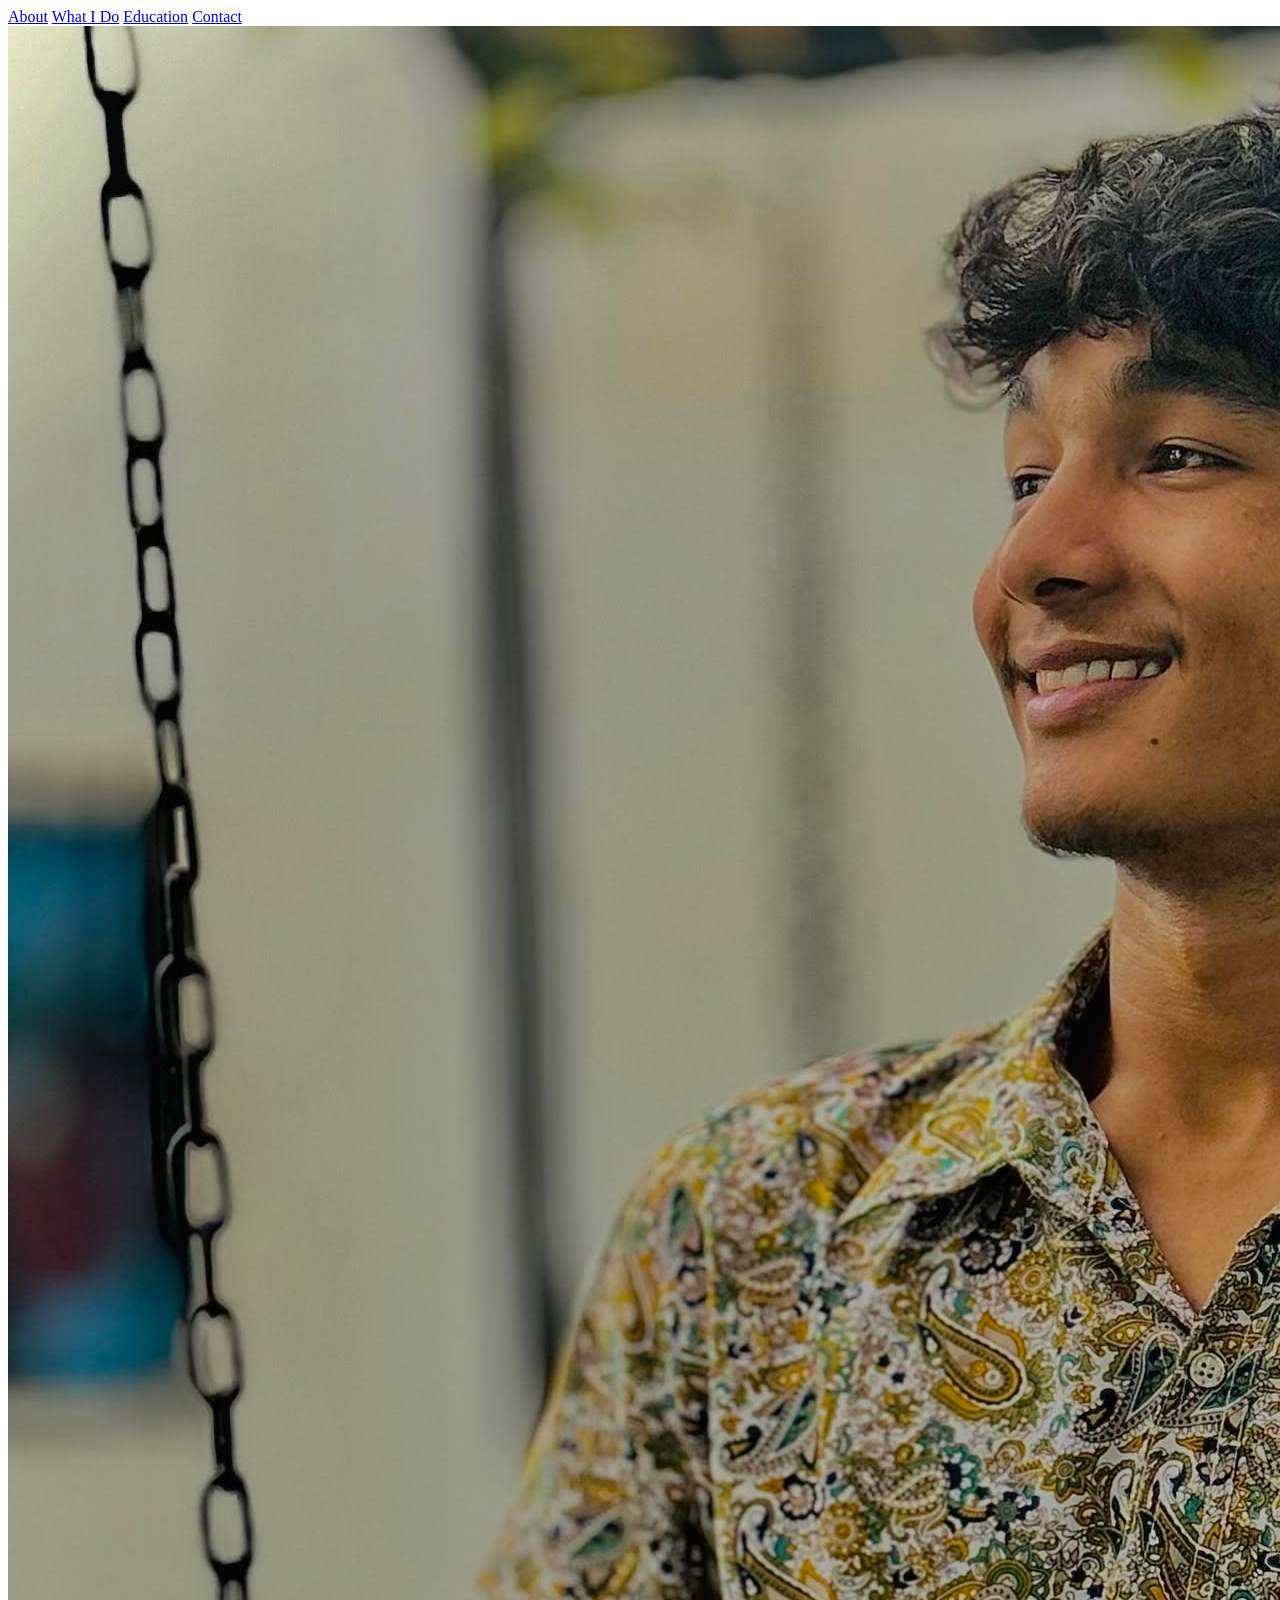
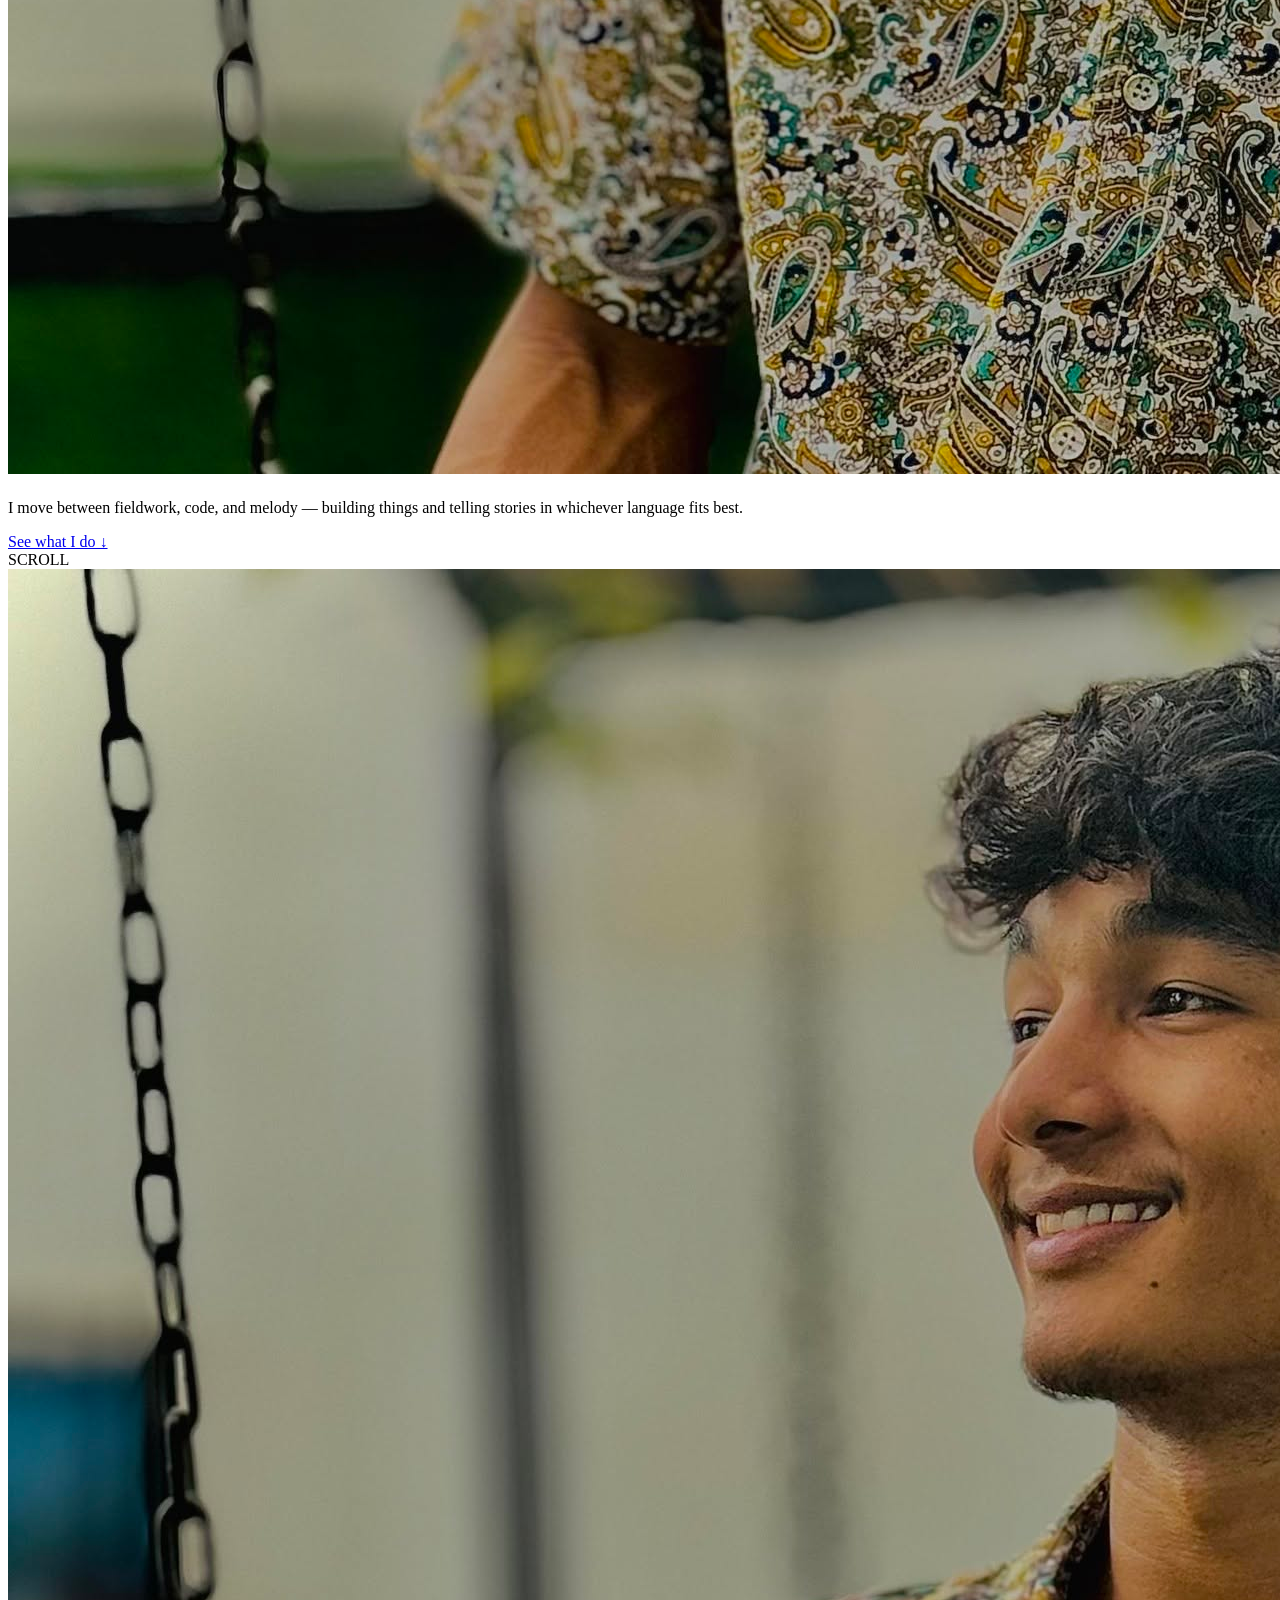
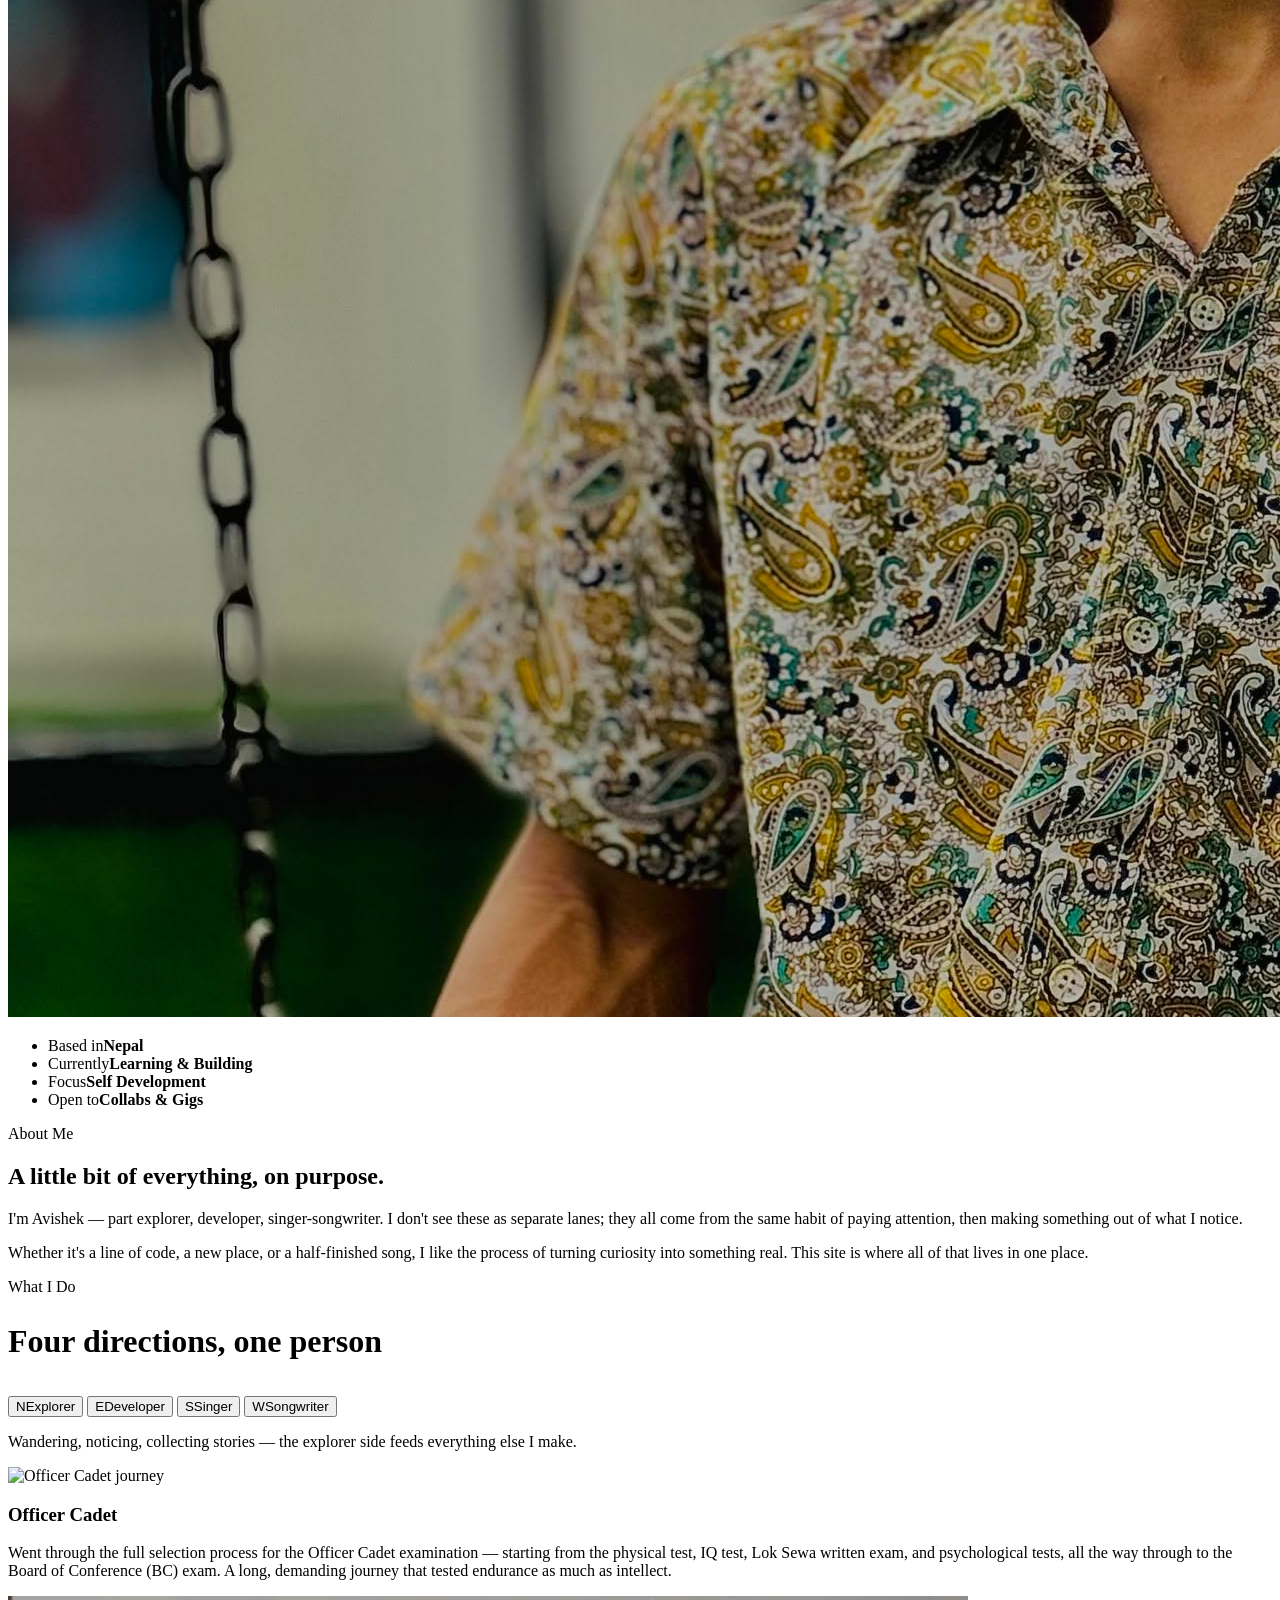
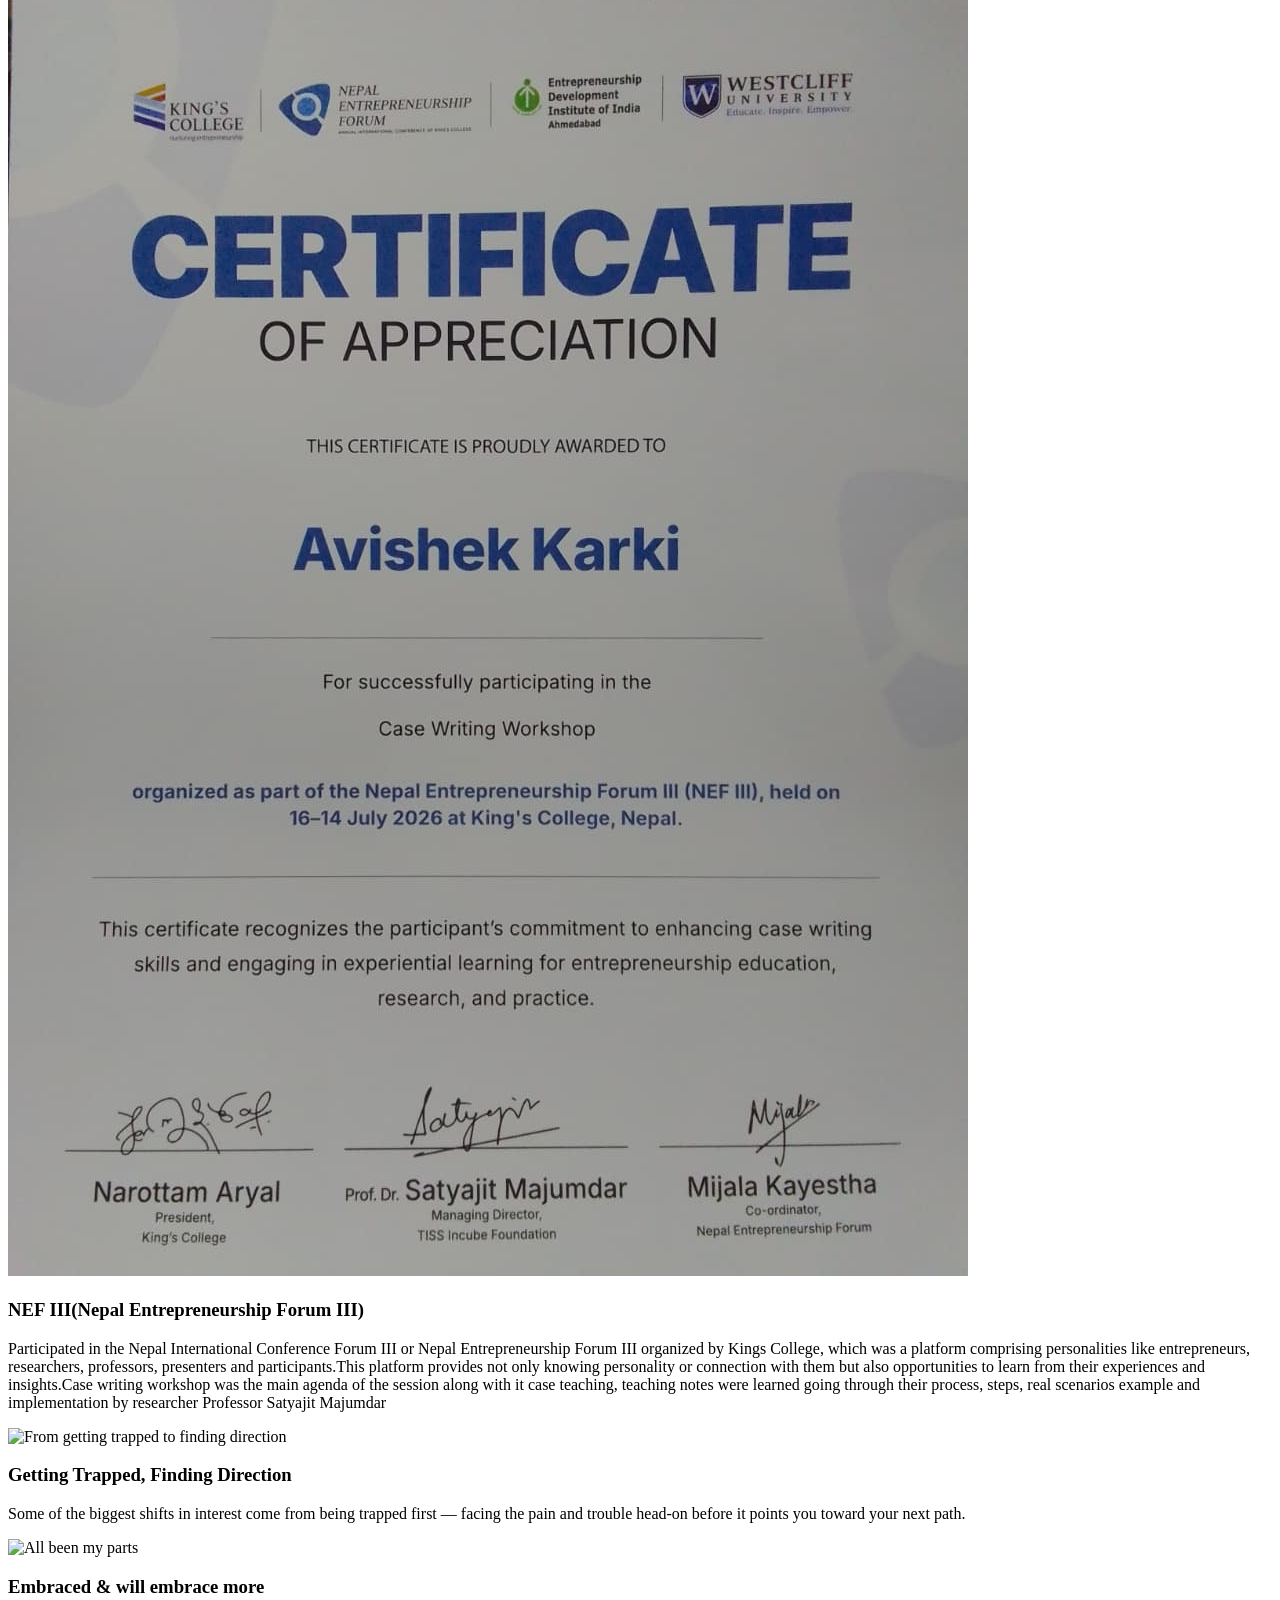
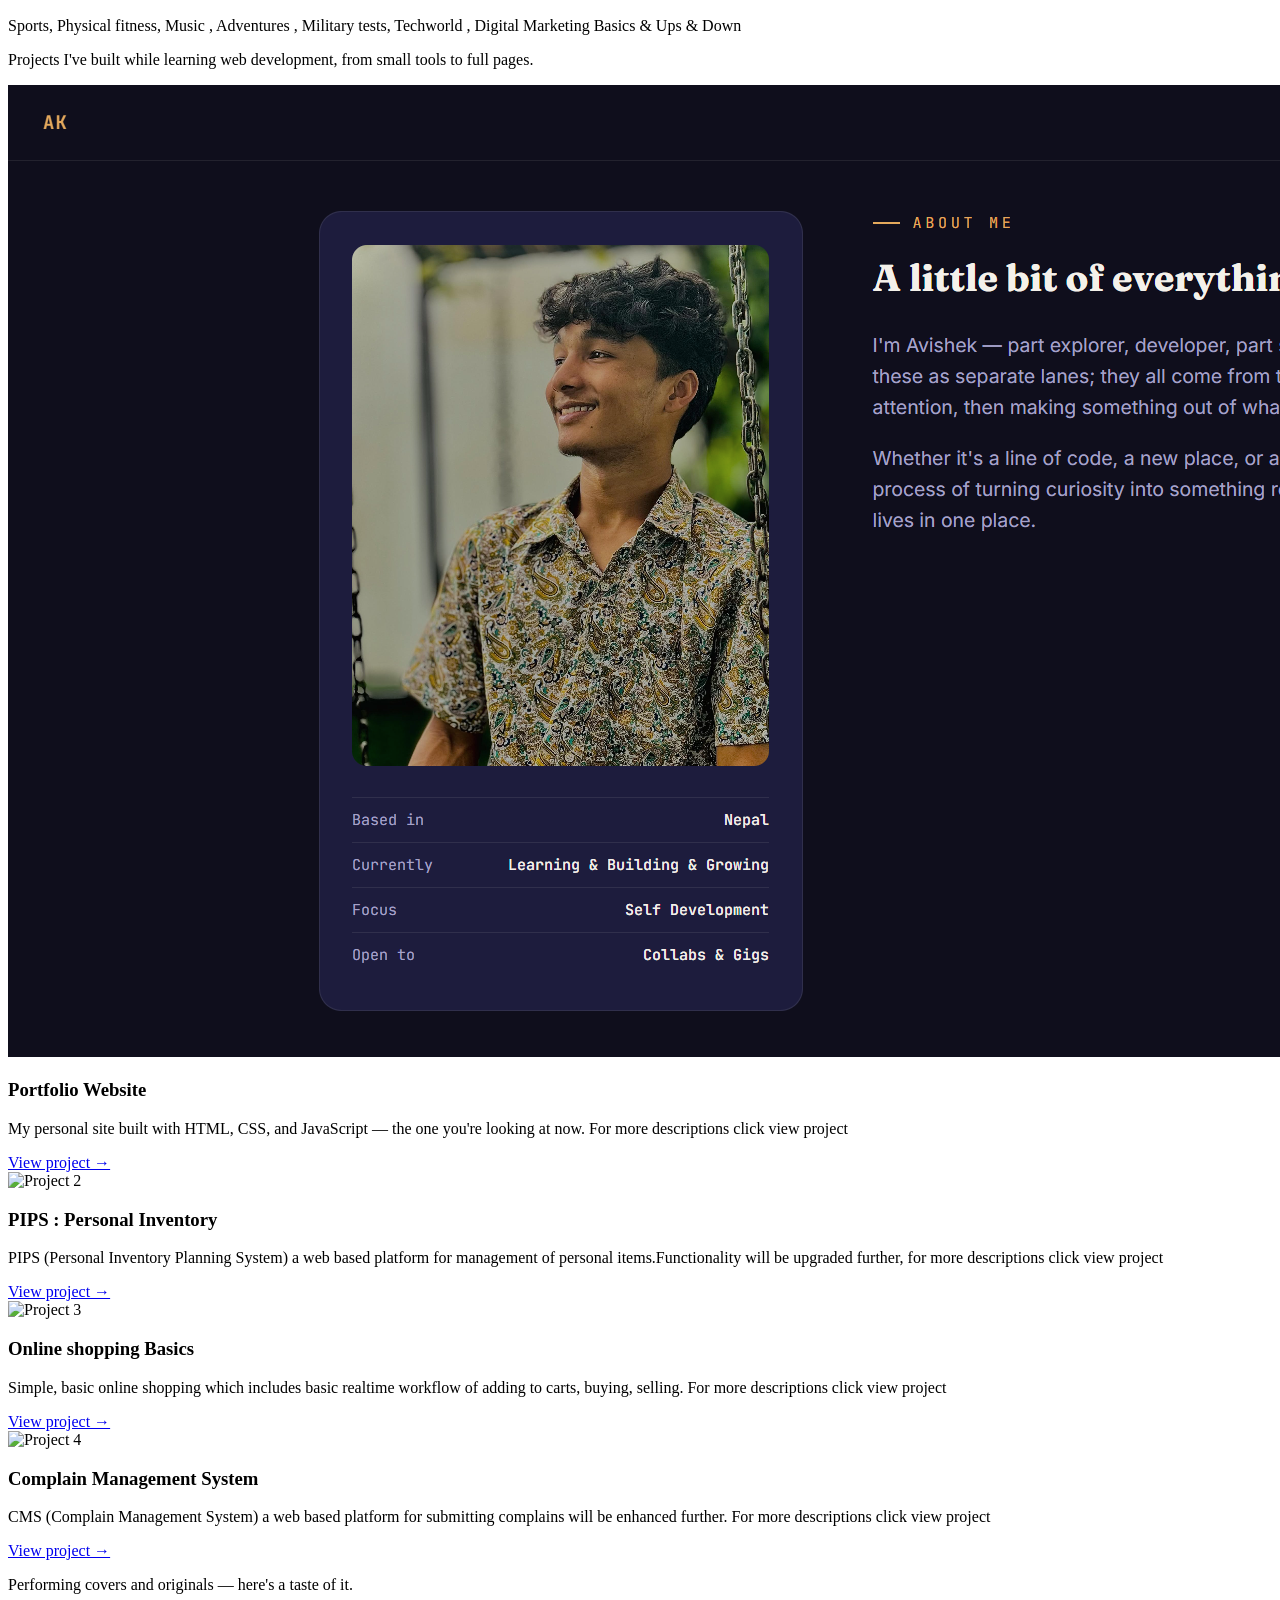
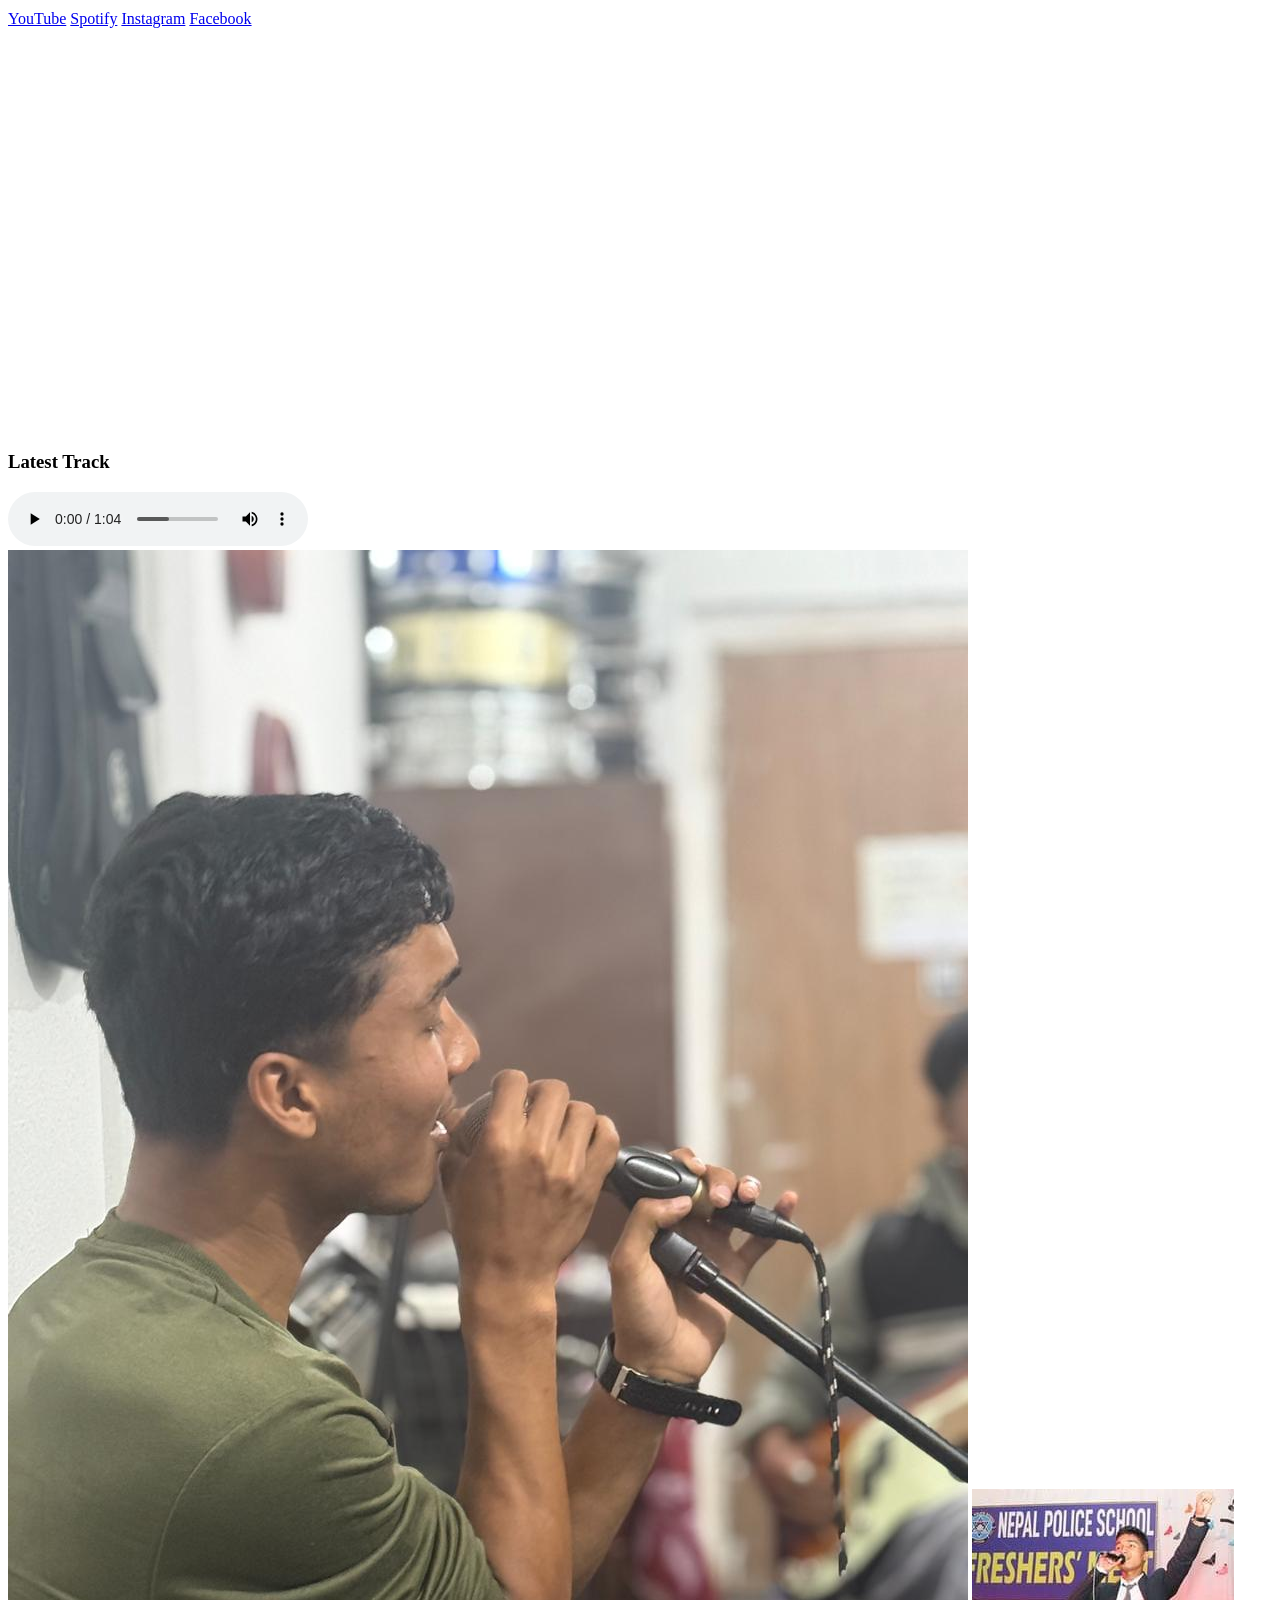
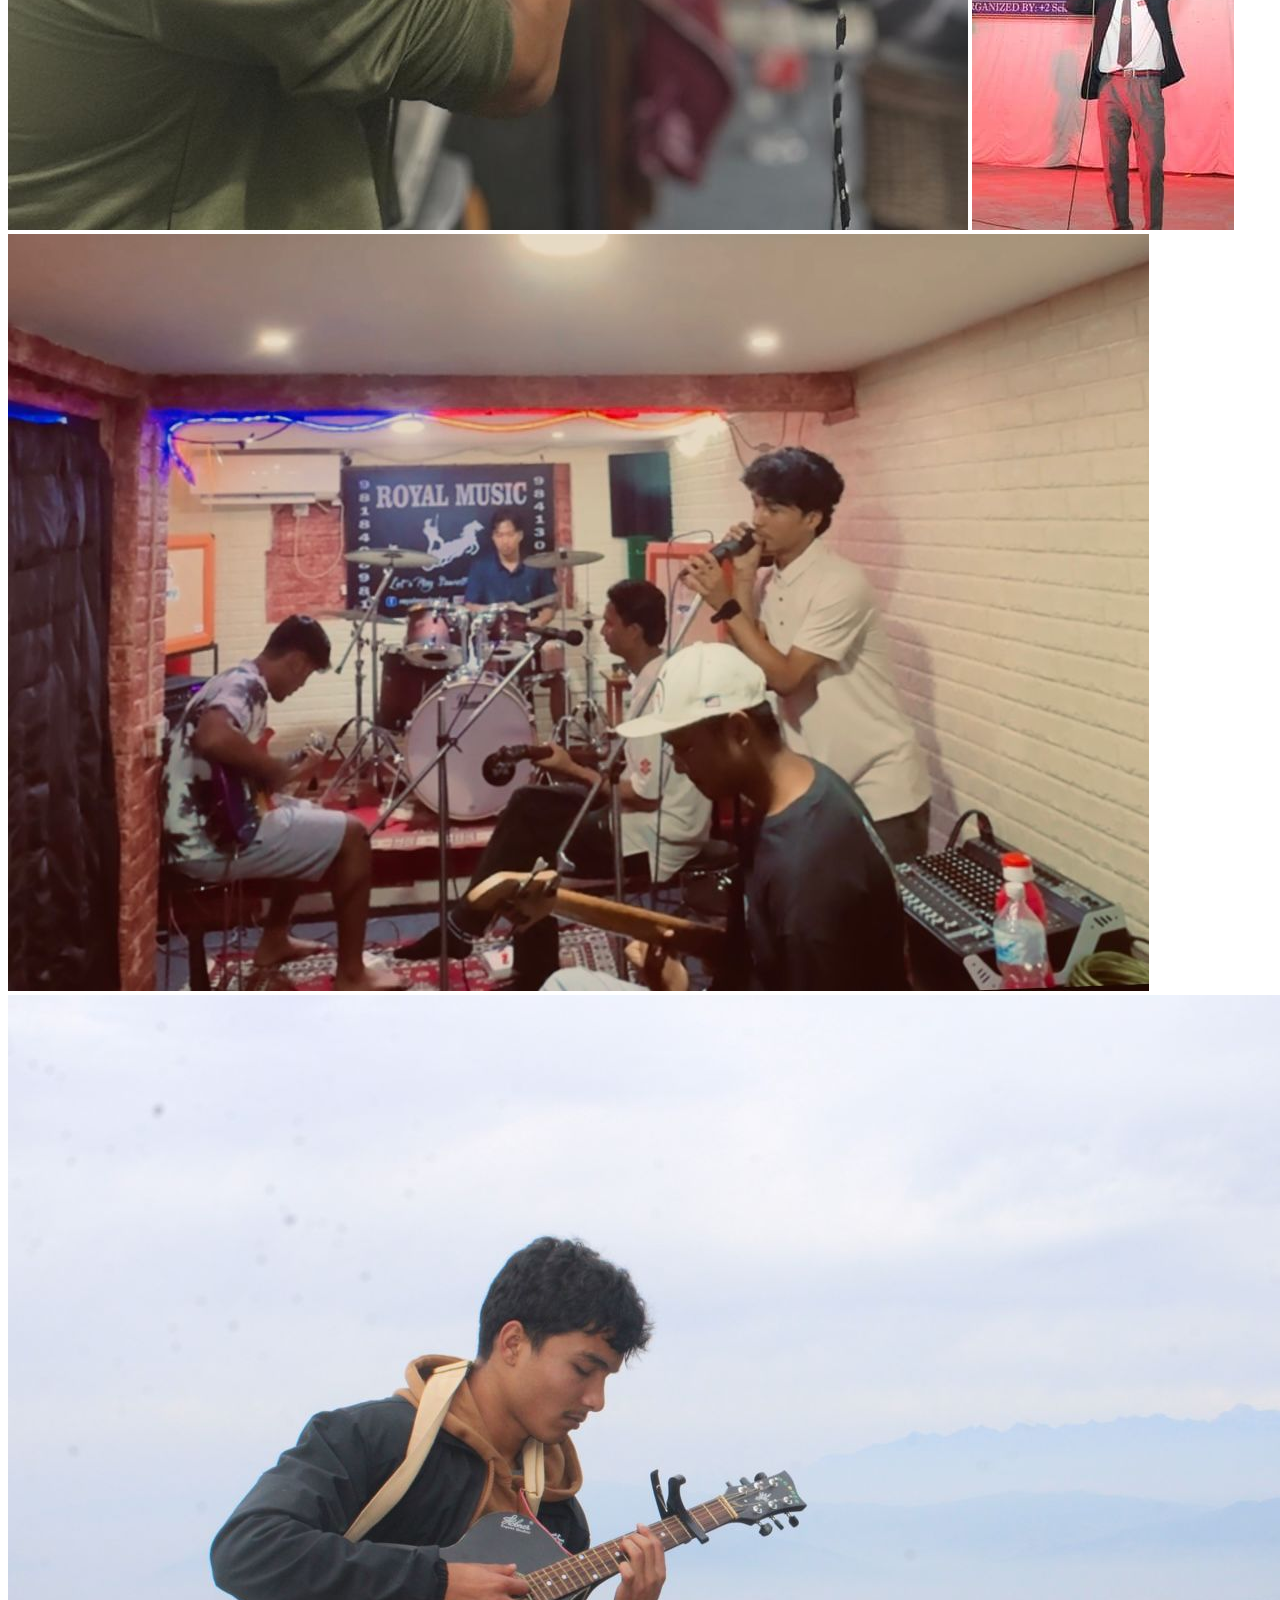
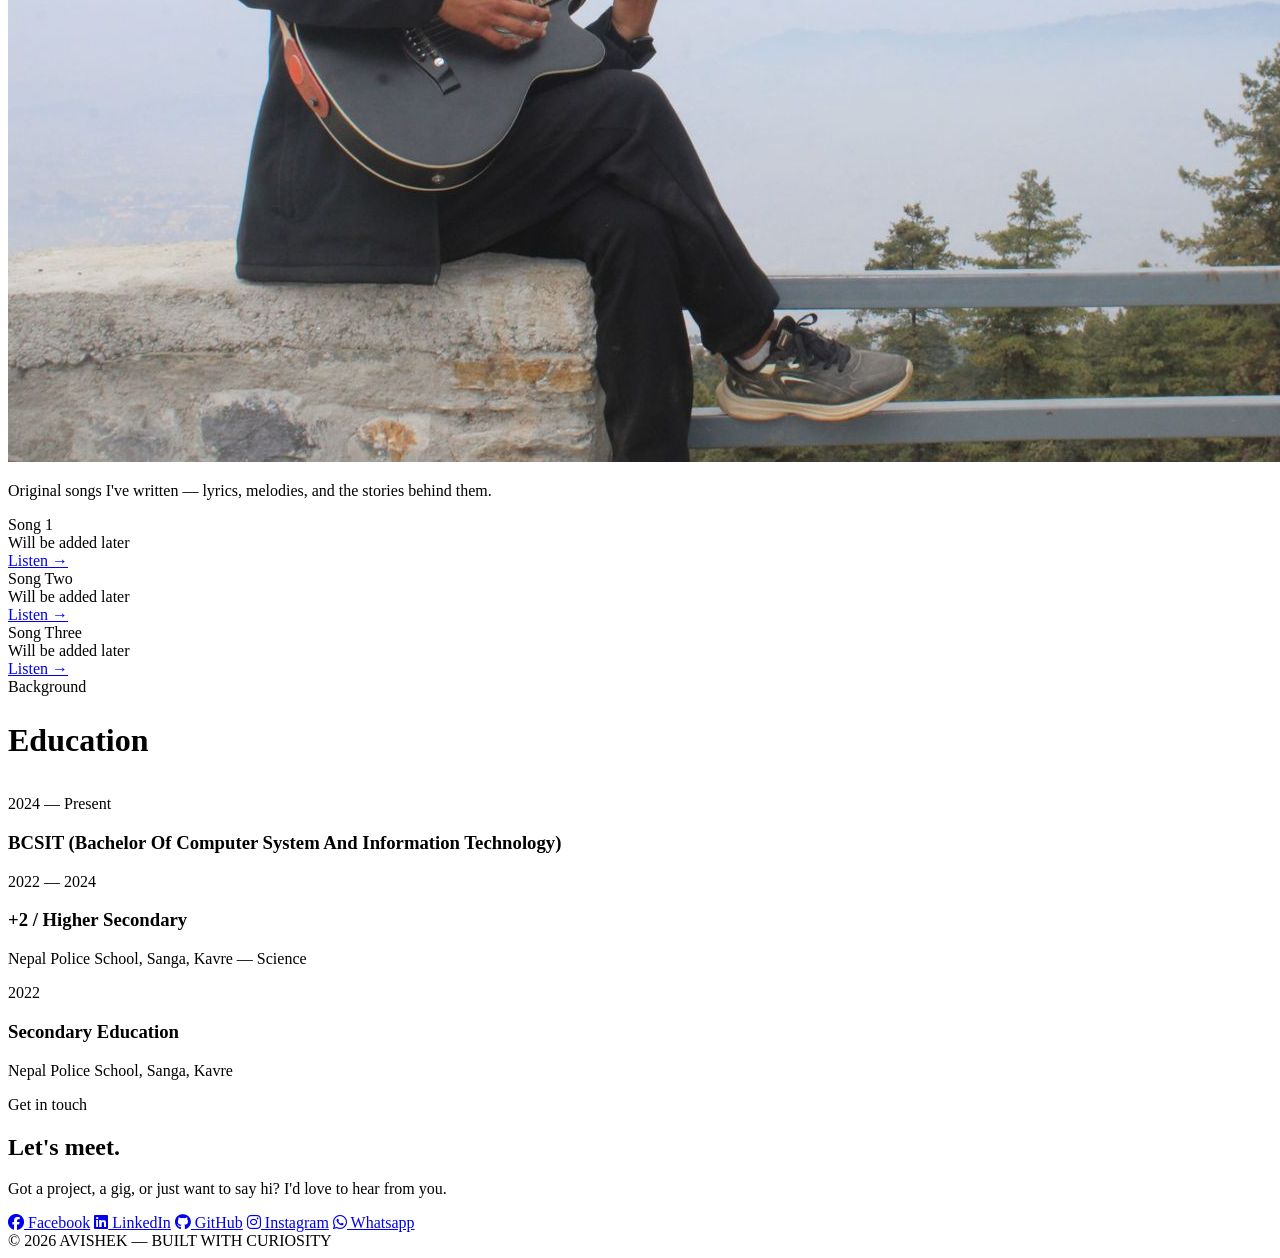
==== index.html @ e97c60f5 "index.html inside folder not in file" ====
<!DOCTYPE html>
<html lang="en">
<head>
<meta charset="UTF-8">
<meta name="viewport" content="width=device-width, initial-scale=1.0">
<title>Avishek Karki</title>
<link rel="preconnect" href="https://fonts.googleapis.com">
<!-- added for icon specifically -->
<link rel="stylesheet" href="https://cdnjs.cloudflare.com/ajax/libs/font-awesome/6.7.2/css/all.min.css">
<!-- ends of icon adding -->
<link rel="preconnect" href="https://fonts.gstatic.com" crossorigin>
<link href="https://fonts.googleapis.com/css2?family=Fraunces:ital,wght@0,400;0,600;0,700;1,500&family=Inter:wght@400;500;600;700&family=JetBrains+Mono:wght@400;500;600&display=swap" rel="stylesheet">
<link rel="stylesheet" href="persolio/css/style.css">
<link rel="stylesheet" href="persolio/js/index.js">
</head>
<body>

  <nav class="navbar">
    <div class="links">
      <a href="#about">About</a>
      <a href="#work">What I Do</a>
      <a href="#education">Education</a>
      <a href="#contact">Contact</a>
    </div>
  </nav>

  <!-- ============ HERO ============ -->
  <div class="hero">
    <div class="hero-photo-wrap">
      <img src="images/image.jpg" alt="Avishek" class="hero-photo">
    </div>
    <h1 id="title"></h1>
    <div id="role"></div>
    <p class="tagline">I move between fieldwork, code, and melody — building things and telling stories in whichever language fits best.</p>
    <a href="#work" class="btn">See what I do ↓</a>
    <div class="scroll-cue"><span></span>SCROLL</div>
  </div>

  <!-- ============ ABOUT ============ -->
  <section id="about">
    <div class="about-grid">
      <div class="about-card">
        <img src="images/image.jpg" alt="Avishek portrait">
        <ul class="facts">
          <li><span>Based in</span><b>Nepal</b></li>
          <li><span>Currently</span><b>Learning &amp; Building </b></li>
          <li><span>Focus</span><b>Self Development</b></li>
          <li><span>Open to</span><b>Collabs &amp; Gigs</b></li>
        </ul>
      </div>
      <div class="about-text">
        <div class="eyebrow">About Me</div>
        <h2>A little bit of everything, on purpose.</h2>
        <p>I'm Avishek — part explorer, developer, singer-songwriter. I don't see these as separate lanes; they all come from the same habit of paying attention, then making something out of what I notice.</p>
        <p>Whether it's a line of code, a new place, or a half-finished song, I like the process of turning curiosity into something real. This site is where all of that lives in one place.</p>
      </div>
    </div>
  </section>

  <!-- ============ WORK (TABS) ============ -->
  <section id="work">
    <div class="eyebrow">What I Do</div>
    <h2 style="font-size:32px; margin-bottom:36px;">Four directions, one person</h2>

    <div class="tabs" id="tabs">
      <button class="tab-btn active" data-panel="explorer"><span class="dir">N</span>Explorer</button>
      <button class="tab-btn" data-panel="developer"><span class="dir">E</span>Developer</button>
      <button class="tab-btn" data-panel="singer"><span class="dir">S</span>Singer</button>
      <button class="tab-btn" data-panel="songwriter"><span class="dir">W</span>Songwriter</button>
      <div class="tab-underline" id="tabUnderline"></div>
    </div>

    <!-- EXPLORER PANEL -->
    <div class="panel active" id="panel-explorer">
      <p class="blurb">Wandering, noticing, collecting stories — the explorer side feeds everything else I make.</p>
      <div class="grid-cards">
        <!-- duplicate this .card block to add more places/experiences -->
        <div class="card">
  <img src="images/explore1.jpg" alt="Officer Cadet journey">
  <div class="body">
    <h3>Officer Cadet </h3>
    <p>Went through the full selection process for the Officer Cadet examination — starting from the physical test, IQ test, Lok Sewa written exam, and psychological tests, all the way through to the Board of Conference (BC) exam. A long, demanding journey that tested endurance as much as intellect.</p>
  </div>
</div>
<!-- nef iii -->
  <div class="card">
  <img src="images/nef.jpeg" alt="NEF III">
  <div class="body">
    <h3>NEF III(Nepal Entrepreneurship Forum III)</h3>
    <p>Participated in the Nepal International Conference Forum III or Nepal Entrepreneurship Forum III organized by Kings College, which was a platform comprising personalities like entrepreneurs, researchers, professors, presenters and participants.This platform provides not only knowing personality or connection with them but also opportunities to learn from their experiences and insights.Case writing workshop was the main agenda of the session along with it case teaching, teaching notes were learned going through their process, steps, real scenarios example and implementation by researcher Professor Satyajit Majumdar</p>
  </div>
</div>
<!-- nef iii ends -->
        <div class="card">
  <img src="images/explore2.jpg" alt="From getting trapped to finding direction">
  <div class="body">
    <h3>Getting Trapped, Finding Direction</h3>
    <p>Some of the biggest shifts in interest come from being trapped first — facing the pain and trouble head-on before it points you toward your next path.</p>
  </div>
</div>
       <div class="card">
  <img src="images/explore3.jpg" alt="All been my parts">
  <div class="body">
    <h3>Embraced & will embrace more</h3>
    <p>Sports, Physical fitness, Music , Adventures , Military tests, Techworld , Digital Marketing Basics &amp; Ups & Down</p>
  </div>
</div>
      </div>
    </div>

    <!-- DEVELOPER PANEL -->
    <div class="panel" id="panel-developer">
      <p class="blurb">Projects I've built while learning web development, from small tools to full pages.</p>
      <div class="grid-cards">
        <!-- duplicate this .card block to add more projects -->
        <div class="card">
          <img src="images/portfolio.png" alt="Project 1">
          <div class="body">
            <h3>Portfolio Website</h3>
            <p>My personal site built with HTML, CSS, and JavaScript — the one you're looking at now. For more descriptions click view project</p>
            <a class="link" href="https://github.com/Avishek11K/persolio.git" target="_blank" rel="noopener">View project →</a>
          </div>
        </div>
        <div class="card">
          <img src="images/project2.jpg" alt="Project 2">
          <div class="body">
            <h3>PIPS : Personal Inventory</h3>
            <p>PIPS (Personal Inventory Planning System) a web based platform for management of personal items.Functionality will be upgraded further, for more descriptions click view project</p>
            <a class="link" href="https://github.com/Avishek11K/PIPS.git" target="_blank" rel="noopener">View project →</a>
          </div>
        </div>
        <div class="card">
          <img src="images/project3.jpg" alt="Project 3">
          <div class="body">
            <h3>Online shopping Basics</h3>
            <p>Simple, basic online shopping which includes basic realtime workflow of adding to carts, buying, selling. For more descriptions click view project</p>
            <a class="link" href="https://github.com/Avishek11K/online-shopping.git" target="_blank" rel="noopener">View project →</a>
          </div>
        </div>
        <!-- added for 4th project -->
          <div class="card">
          <img src="images/project4.jpg" alt="Project 4">
          <div class="body">
            <h3>Complain Management System</h3>
            <p>CMS (Complain Management System) a web based platform for submitting complains will be enhanced further. For more descriptions click view project </p>
            <a class="link" href="https://github.com/Avishek11K/complaint.git" target="_blank" rel="noopener">View project →</a>
          </div>
        </div>
        <!-- added 4th ends here -->
      </div>
    </div>

    <!-- SINGER PANEL -->
    <div class="panel" id="panel-singer">
      <p class="blurb">Performing covers and originals — here's a taste of it.</p>
      <div class="music-links">
        <a href="#" target="_blank" rel="noopener"> YouTube</a>
        <a href="#" target="_blank" rel="noopener"> Spotify</a>
        <a href="#" target="_blank" rel="noopener"> Instagram</a>
        <a href="https://www.facebook.com/share/r/1GJztR1WgJ/" target="_blank" rel="noopener"> Facebook</a>
      </div>
      <div class="video-embed">
        <!-- <iframe src="https://youtube.com/shorts/_JmPWdkuGZk?si=_0M7LmY6zBCqa7Qa" title="Singing performance" allowfullscreen></iframe> -->
        <iframe height="400px" width="550px" src="https://www.youtube.com/embed/JZJj02I799E?si=xvsjwxrYvmiidNTg" title="Song Cover" frameborder="0" allow="accelerometer; autoplay; clipboard-write; encrypted-media; gyroscope; picture-in-picture; web-share" referrerpolicy="strict-origin-when-cross-origin" allowfullscreen></iframe>
      </div>
      
      <div class="audio-block">
        <h3>Latest Track</h3>
        <audio controls>
          <source src="audio/audio.mp3" type="audio/mpeg">
          Your browser does not support the audio element thanks.
        </audio>
      </div>
      <div class="photo-gallery">
        <img src="images/sing1.png" alt="sing1">
        <img src="images/sing2.png" alt="sing2">
        <img src="images/sing3.png" alt="sing3">
        <img src="images/sing4.png" alt="Will be added later">
      </div>
    </div>

    <!-- SONGWRITER PANEL -->
    <div class="panel" id="panel-songwriter">
      <p class="blurb">Original songs I've written — lyrics, melodies, and the stories behind them.</p>
      <div class="track-list">
        <!-- duplicate this .track-row block to add more songs -->
        <div class="track-row">
          <div>
            <div class="t-name">Song 1</div>
            <div class="t-tag">Will be added later</div>
          </div>
          <a class="link" href="#" target="_blank" rel="noopener">Listen →</a>
        </div>
        <div class="track-row">
          <div>
            <div class="t-name">Song Two</div>
            <div class="t-tag">Will be added later</div>
          </div>
          <a class="link" href="#" target="_blank" rel="noopener">Listen →</a>
        </div>
        <div class="track-row">
          <div>
            <div class="t-name">Song Three</div>
            <div class="t-tag">Will be added later</div>
          </div>
          <a class="link" href="#" target="_blank" rel="noopener">Listen →</a>
        </div>
      </div>
    </div>
  </section>

  <!-- ============ EDUCATION ============ -->
  <section id="education">
    <div class="eyebrow">Background</div>
    <h2 style="font-size:32px; margin-bottom:36px;">Education</h2>
    <div class="timeline">
      <div class="timeline-item">
        <div class="years">2024 — Present</div>
        <h3>BCSIT (Bachelor Of Computer System And Information Technology)</h3>
        <!-- <p></p> -->
      </div>
      <div class="timeline-item">
        <div class="years">2022 — 2024</div>
        <h3>+2 / Higher Secondary</h3>
        <p>Nepal Police School, Sanga, Kavre — Science</p>
      </div>
      <div class="timeline-item">
        <div class="years">2022</div>
        <h3>Secondary Education</h3>
        <p>Nepal Police School, Sanga, Kavre</p>
      </div>
    </div>
  </section>

  <!-- ============ CONTACT ============ -->
  <section id="contact">
    <div class="contact-section">
      <div class="eyebrow" style="justify-content:center;">Get in touch</div>
      <h2>Let's meet.</h2>
      <p class="sub">Got a project, a gig, or just want to say hi? I'd love to hear from you.</p>
      <div class="contact-links">
        <a href="https://www.facebook.com/avisheksingh.karki" target="_blank" rel="noopener"> <i class="fab fa-facebook"></i> Facebook</a>
        <a href="https://www.linkedin.com/in/avishek-karki-aa7b4b343" target="_blank" rel="noopener"> <i class="fab fa-linkedin"></i> LinkedIn</a>
        <a href="https://github.com/Avishek11K" target="_blank" rel="noopener"> <i class="fab fa-github"></i> GitHub</a>
        <a href="https://www.instagram.com/avishekkarki11/" target="_blank" rel="noopener"><i class="fab fa-instagram"></i> Instagram</a>
        <a href="https://wa.me/9779761859693?text=Hello, Avishek" target="_blank" rel="noopener"> <i class="fab fa-whatsapp"></i> Whatsapp</a>
      </div>
    </div>
  </section>

  <footer>© 2026 AVISHEK — BUILT WITH CURIOSITY</footer>
</body>
</html>
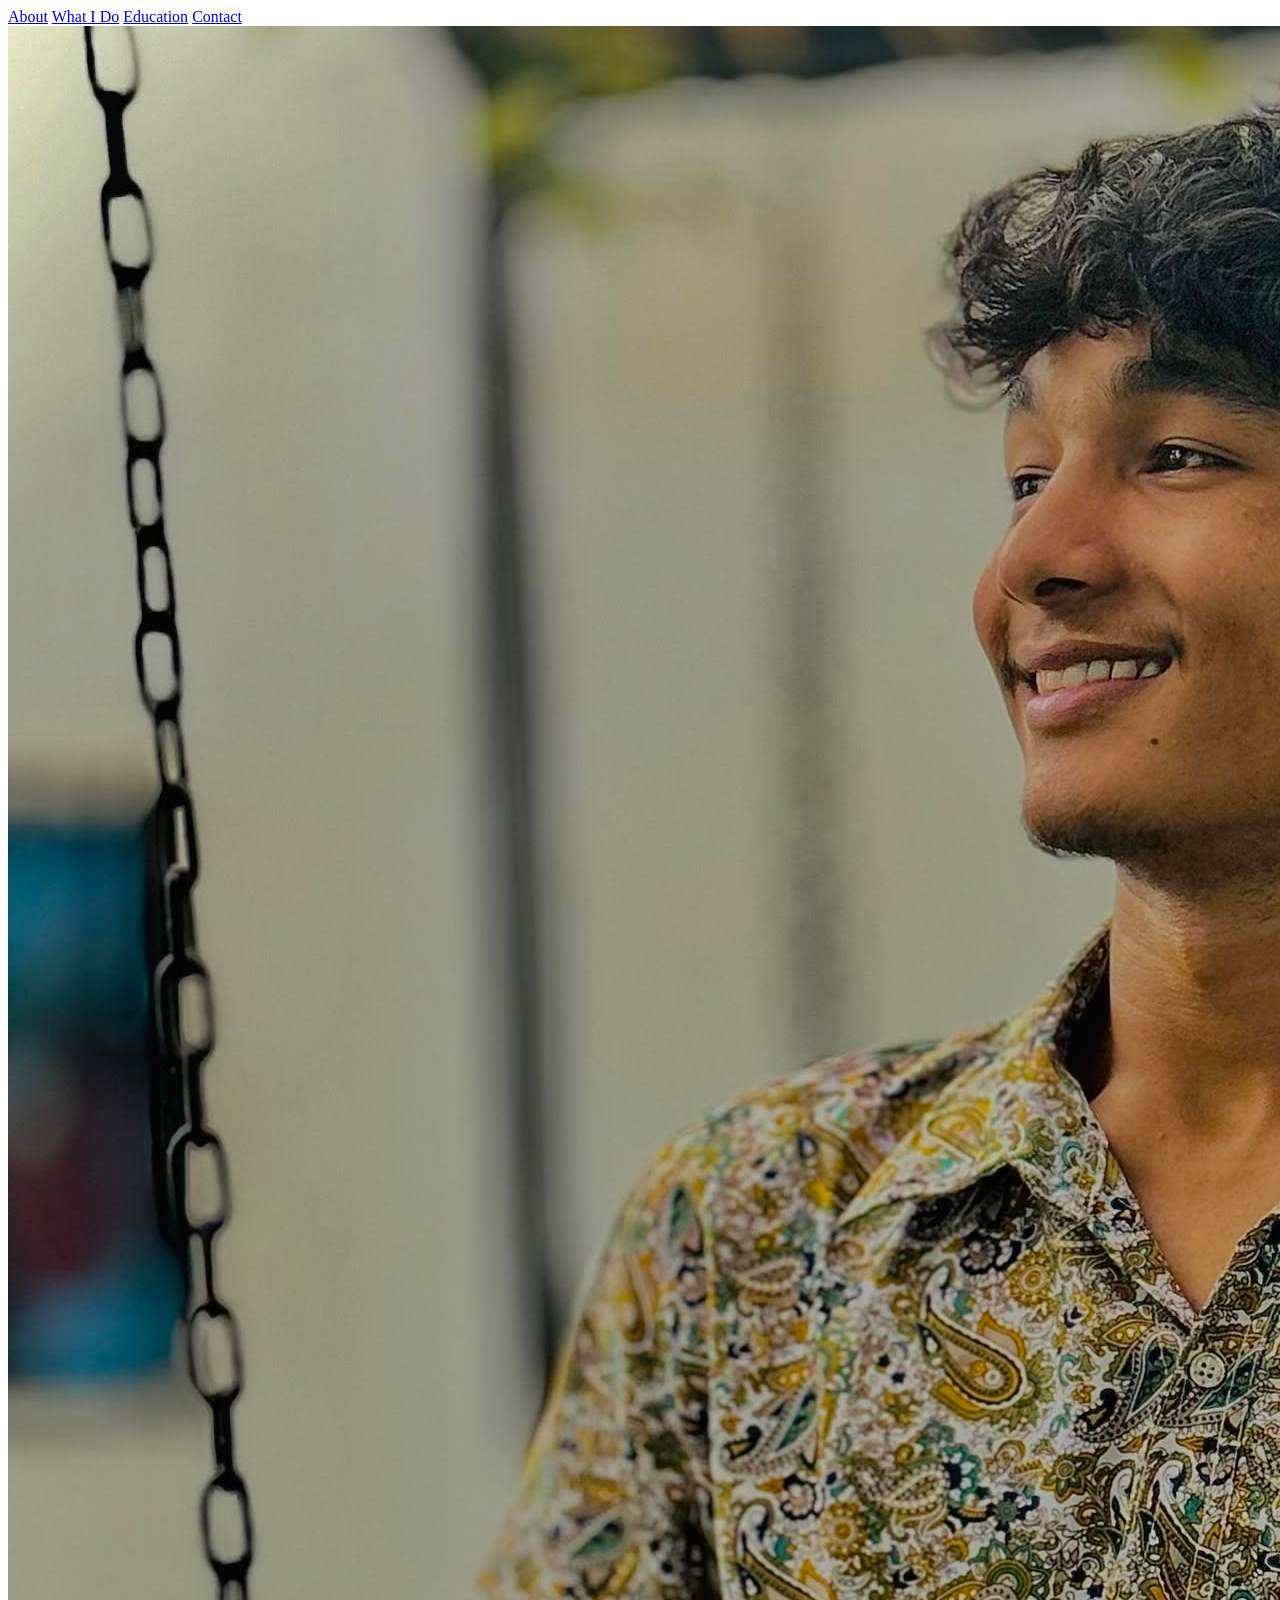
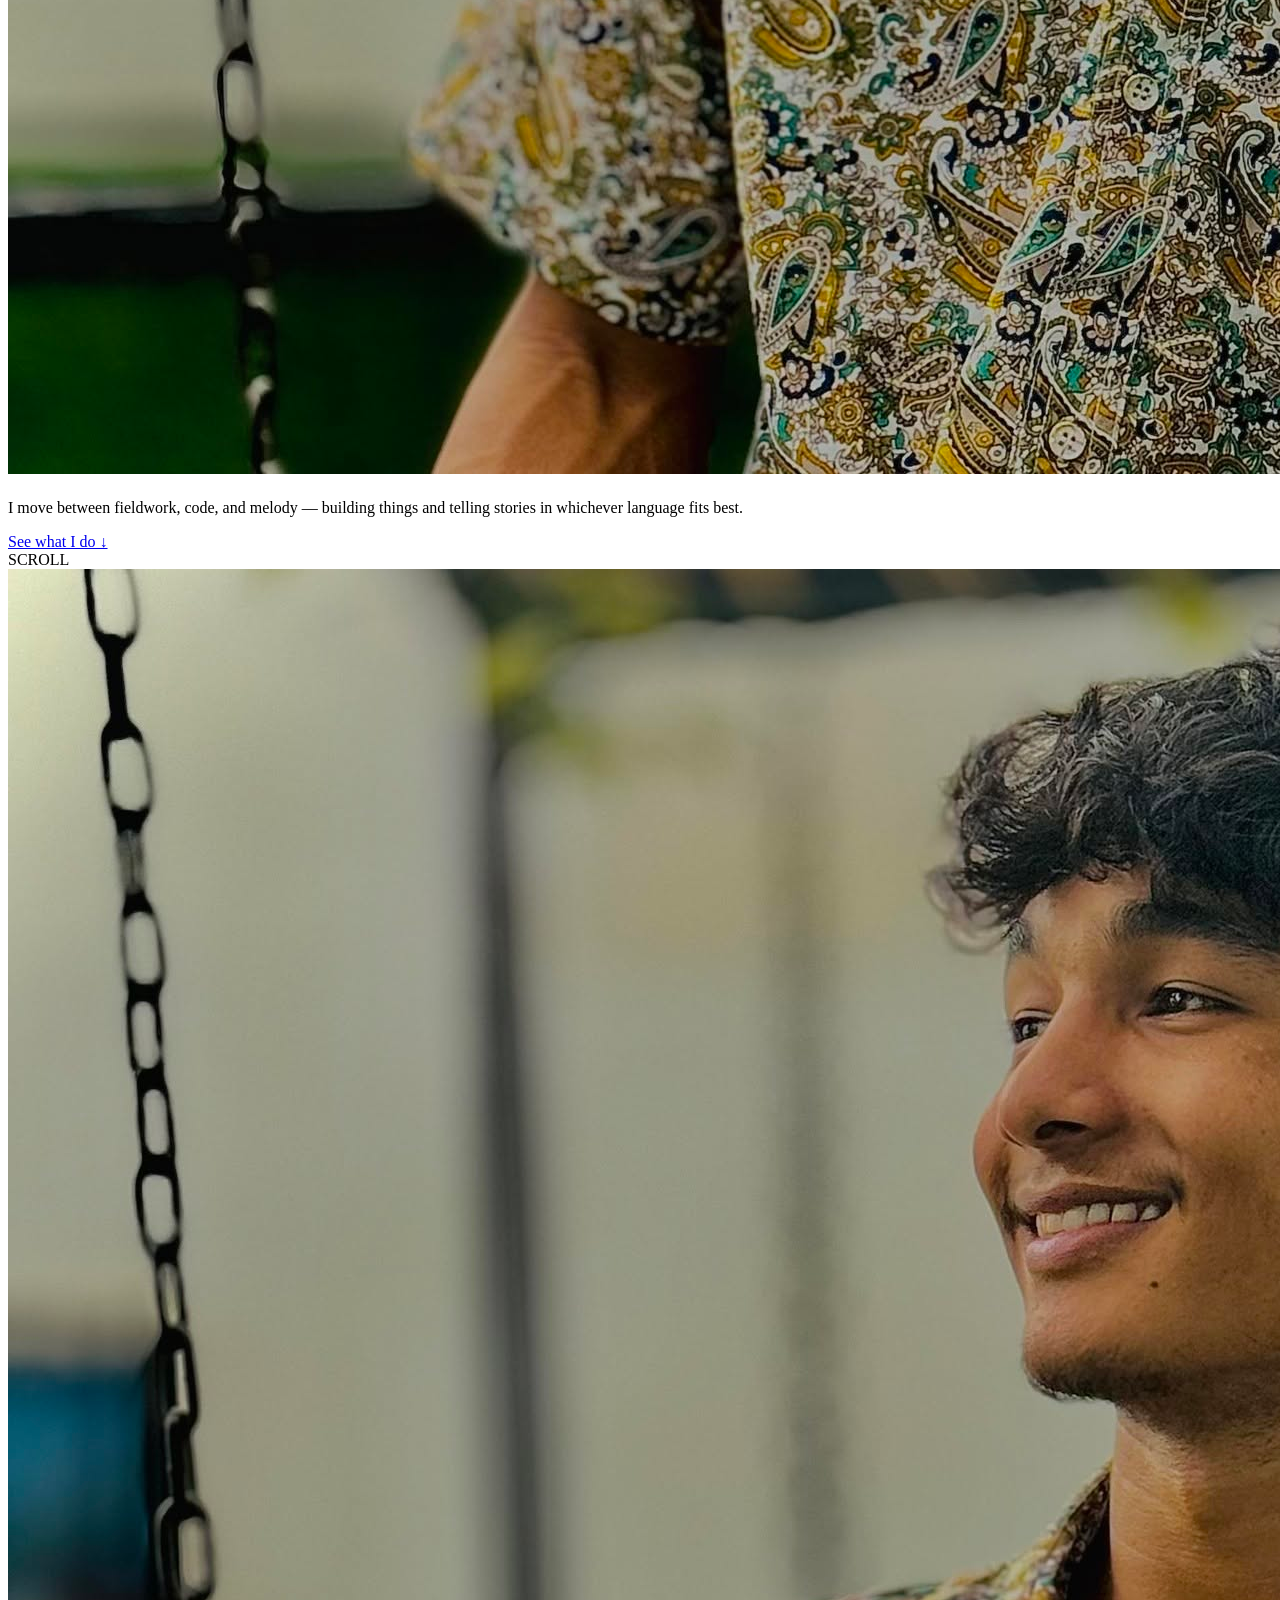
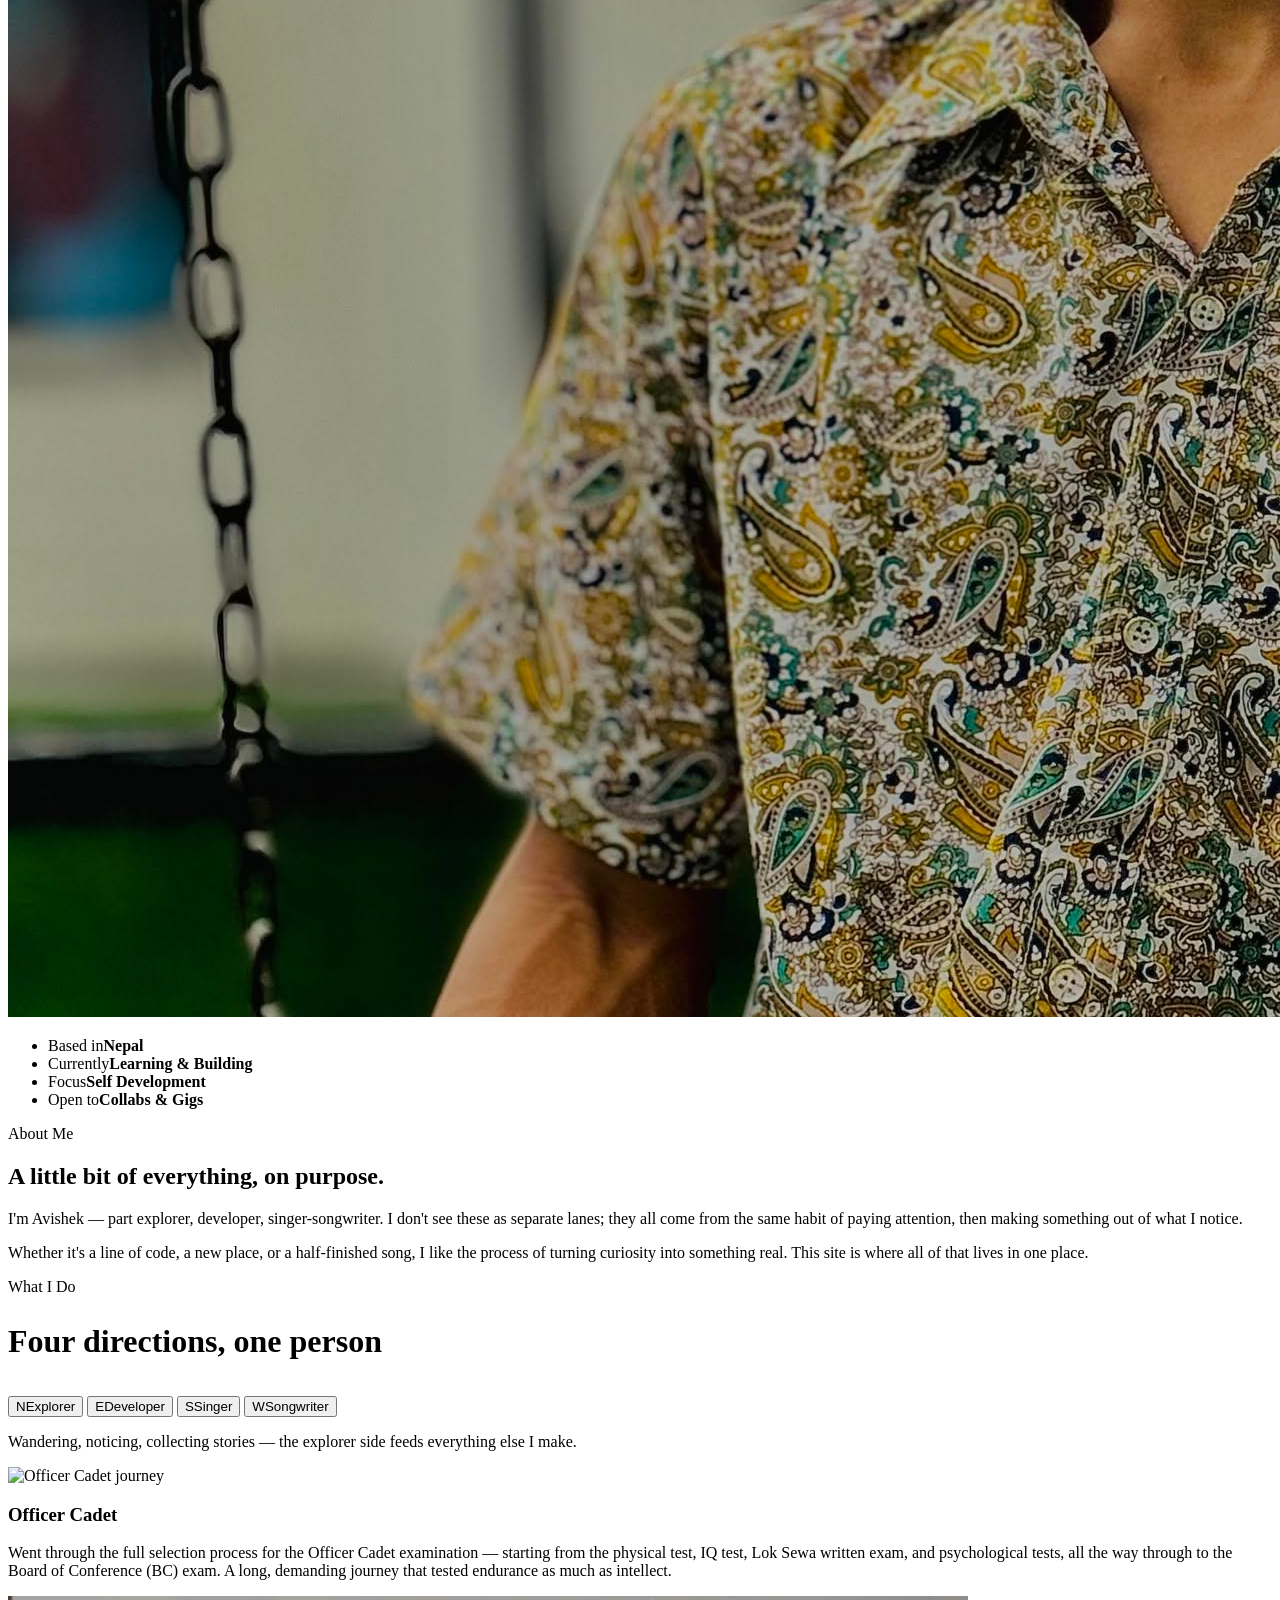
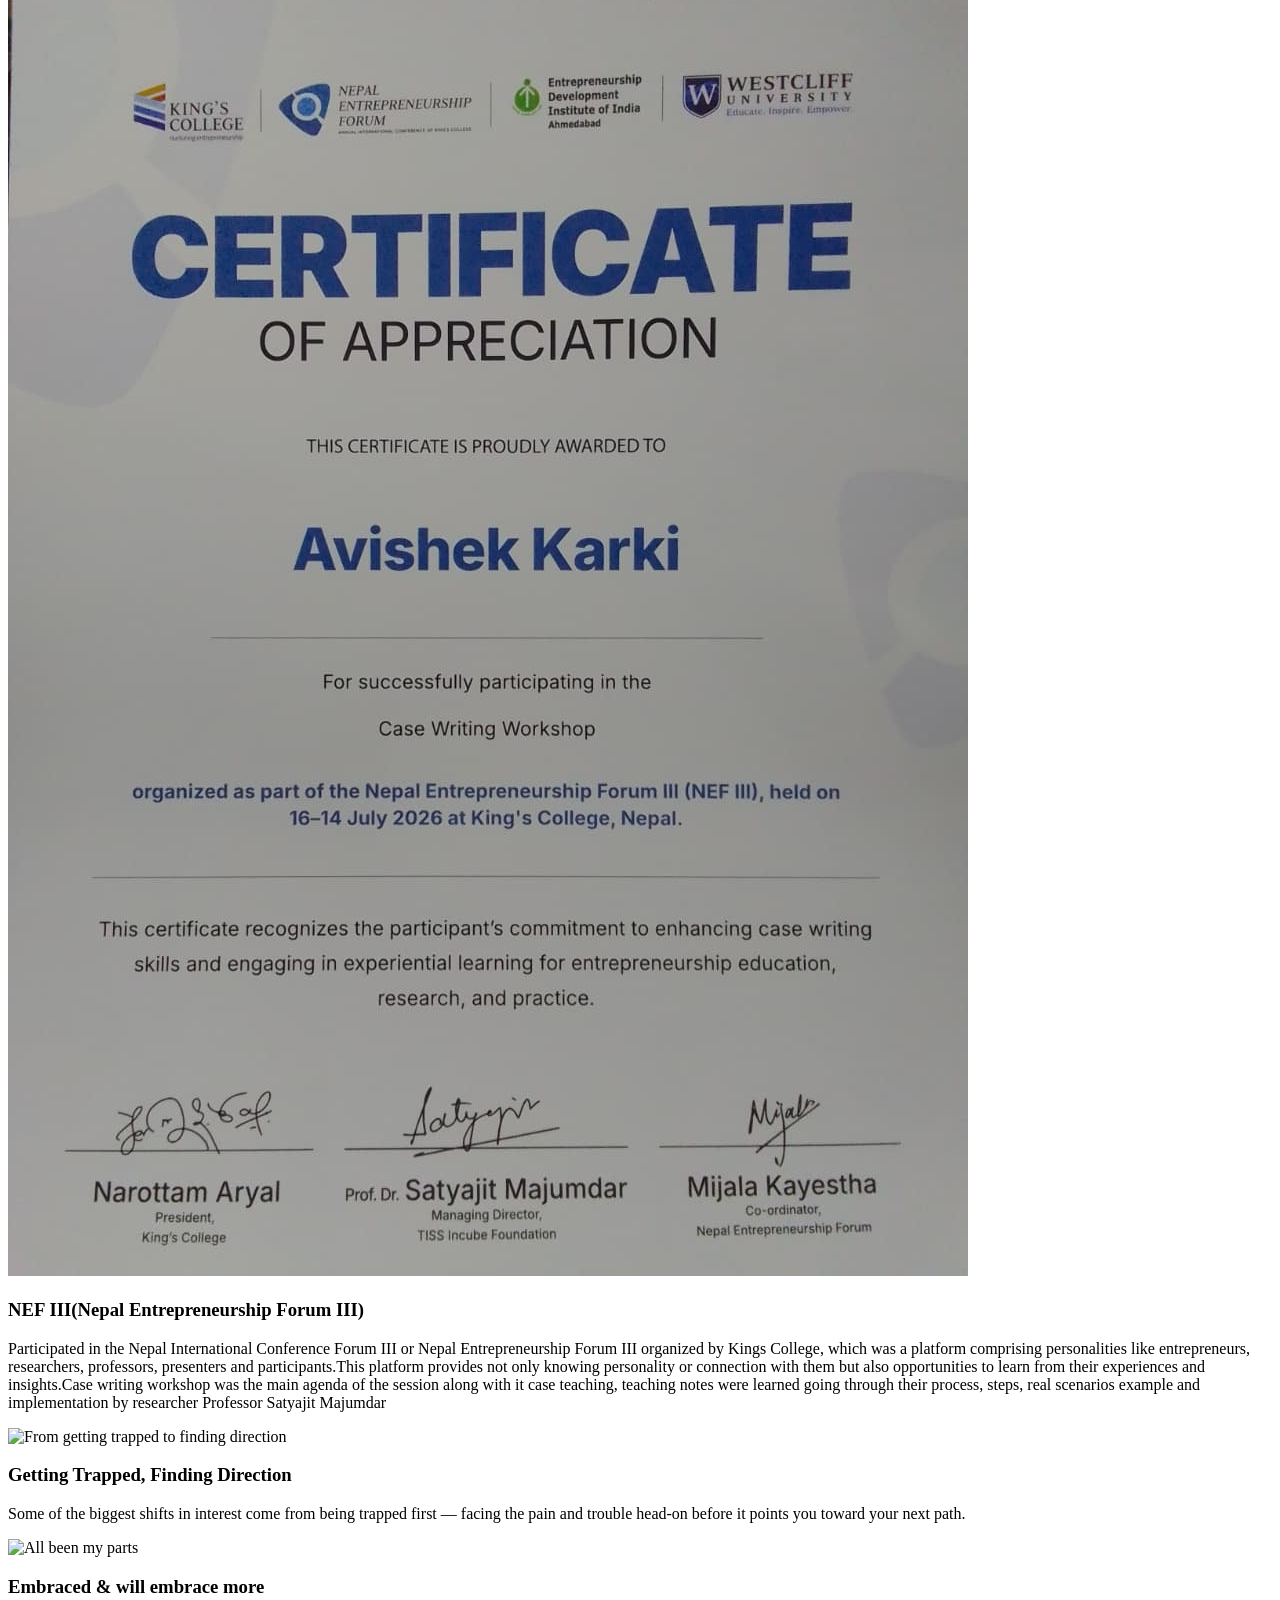
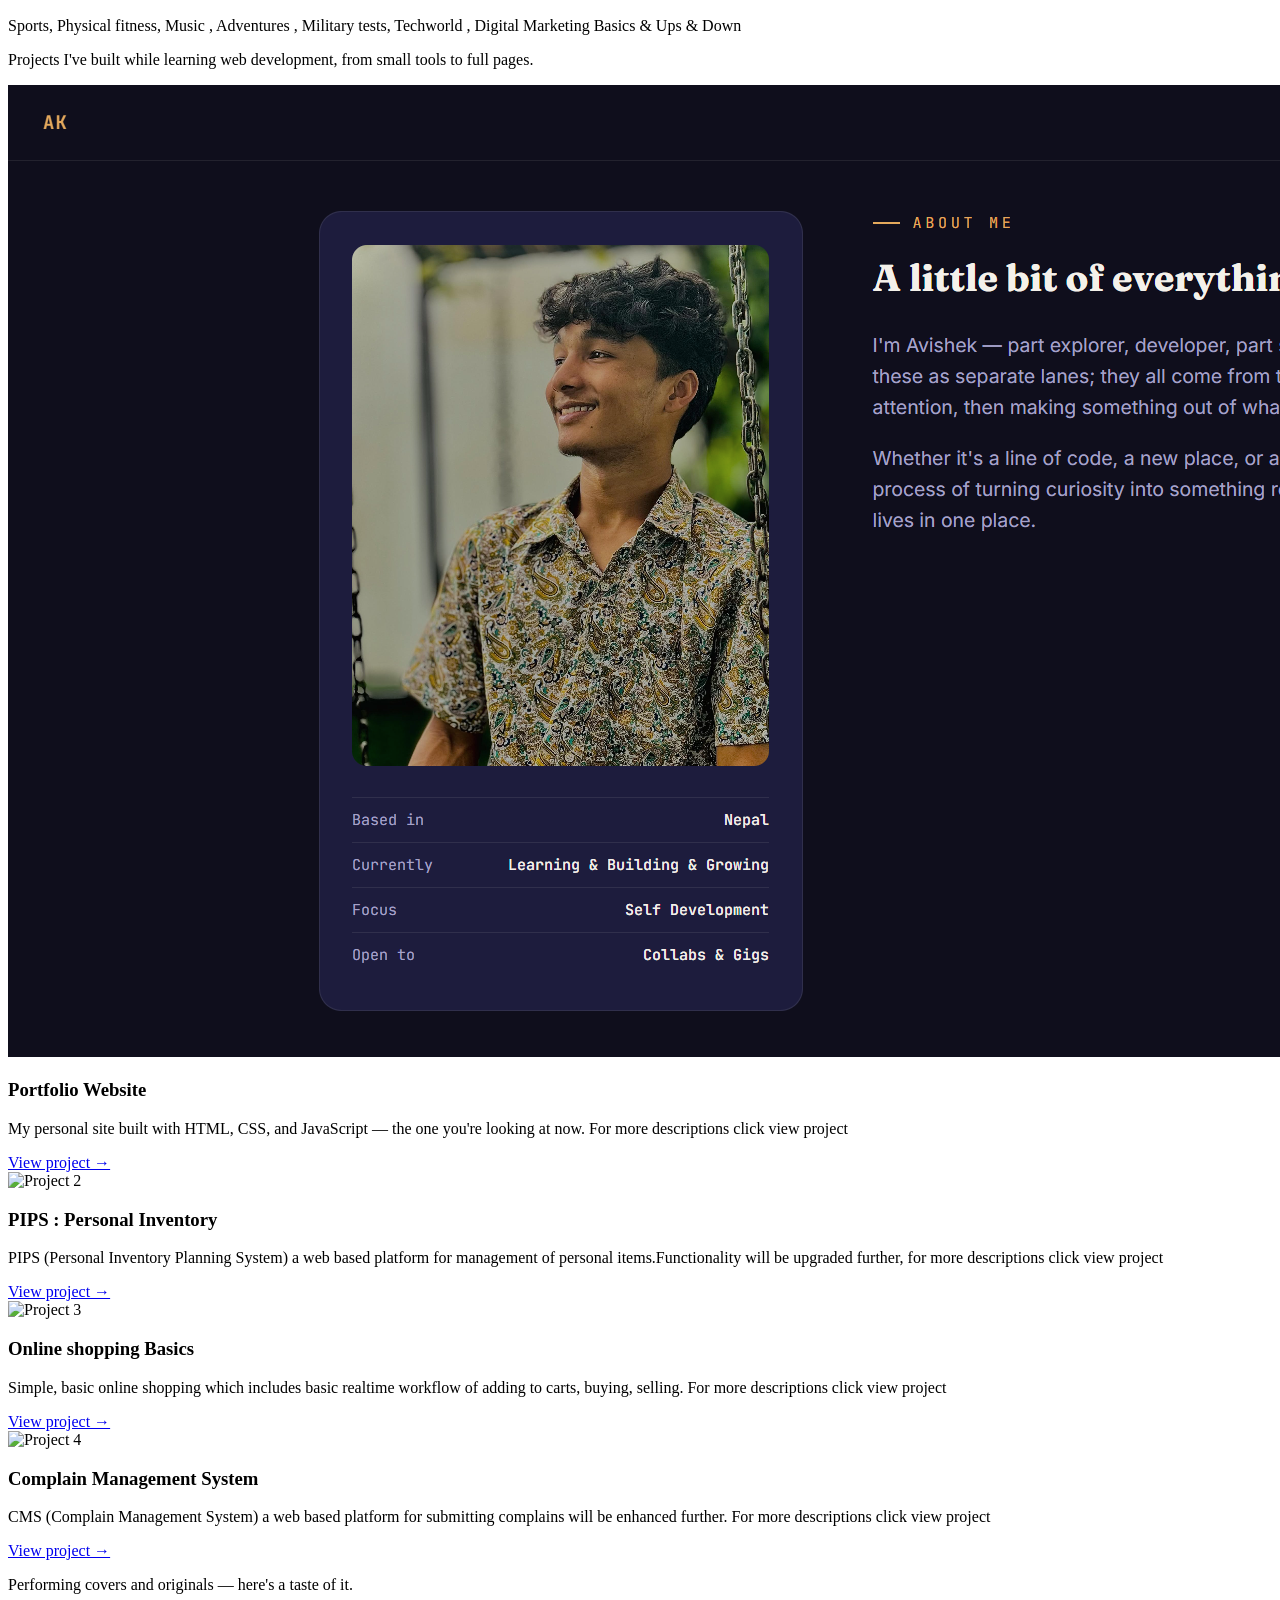
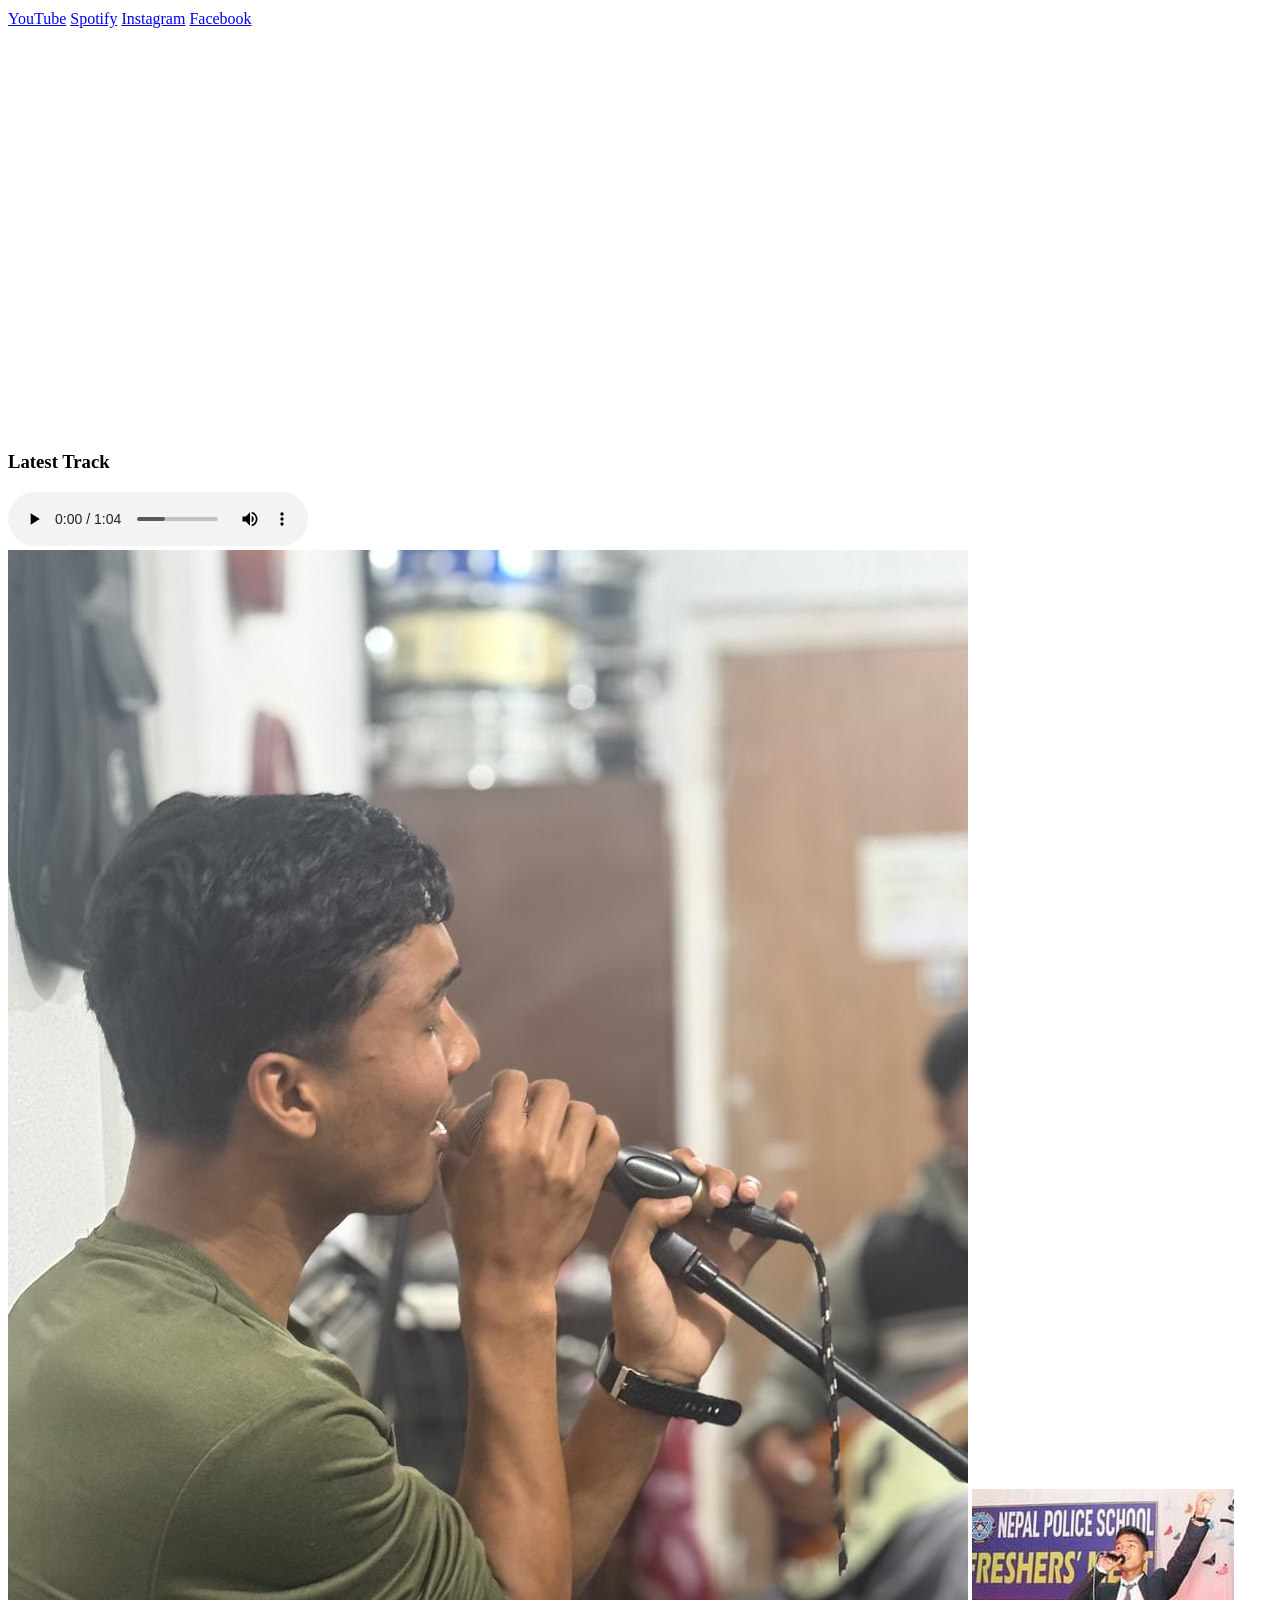
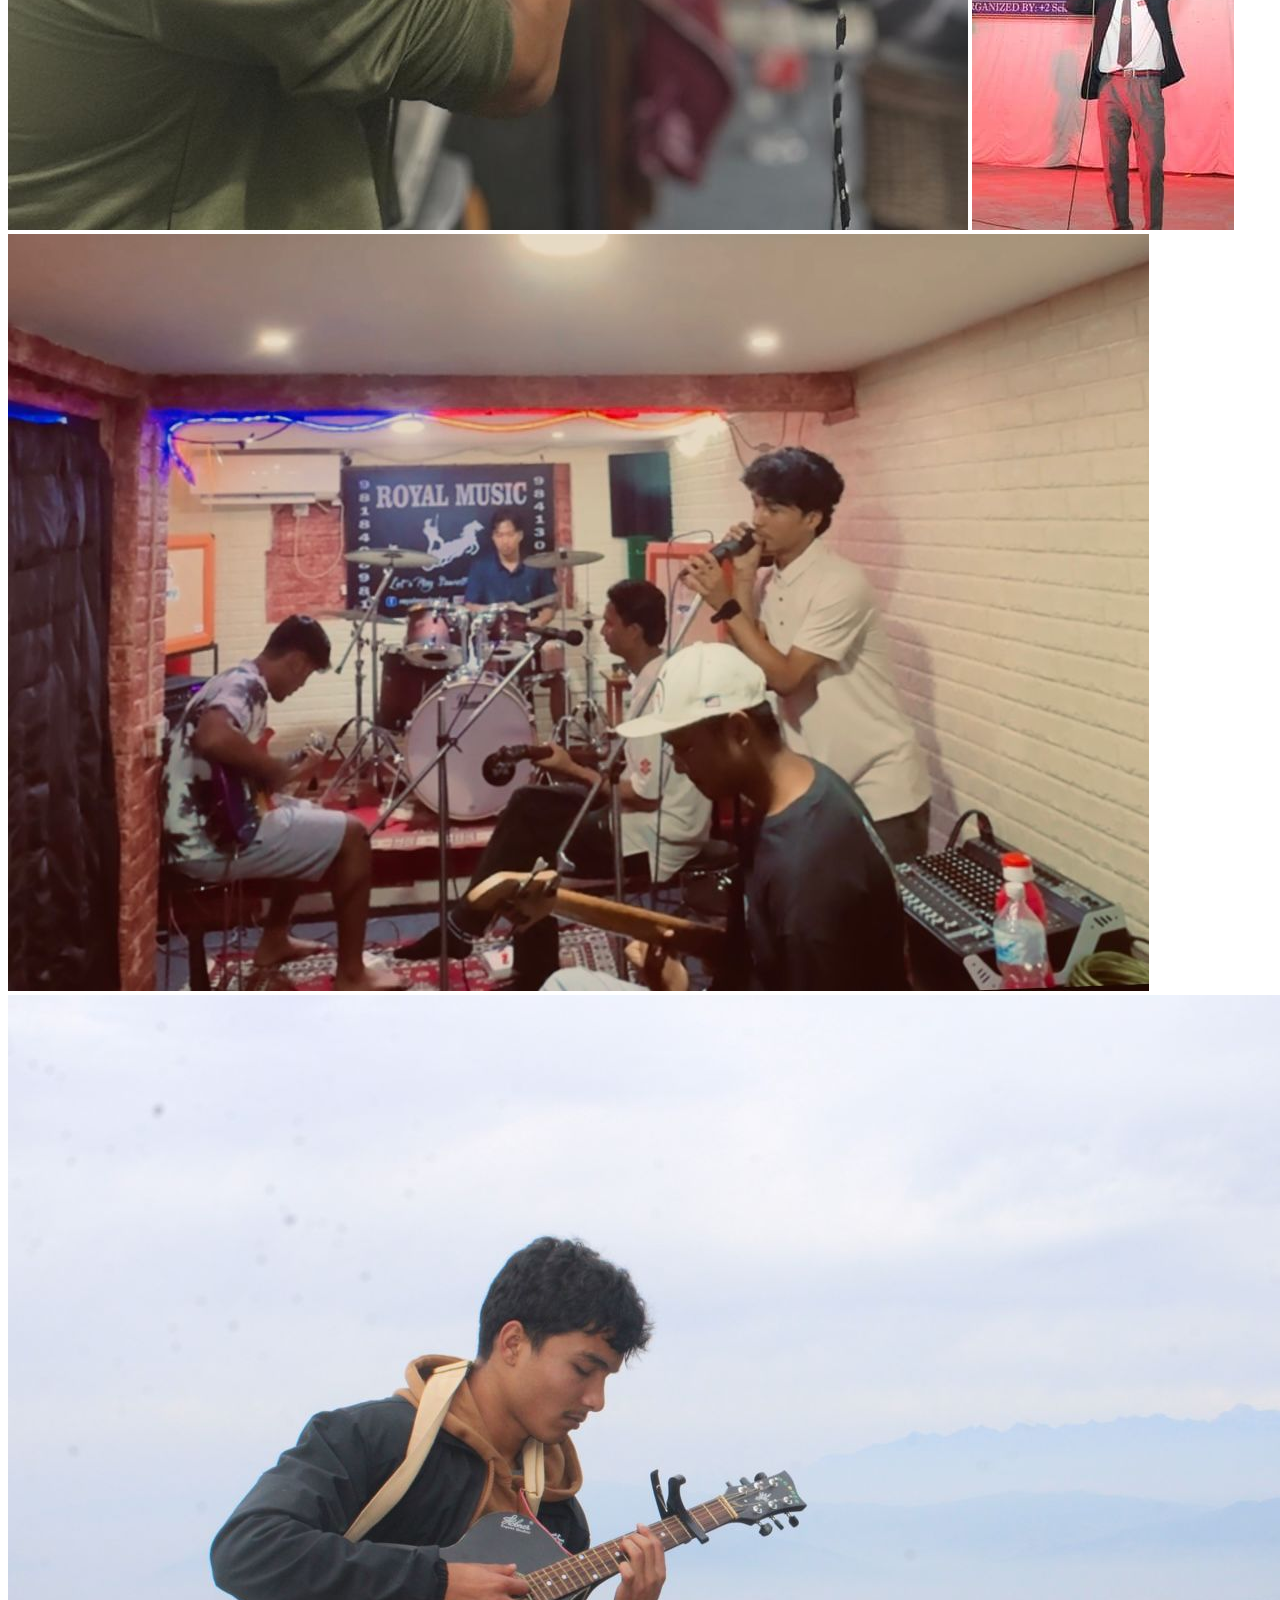
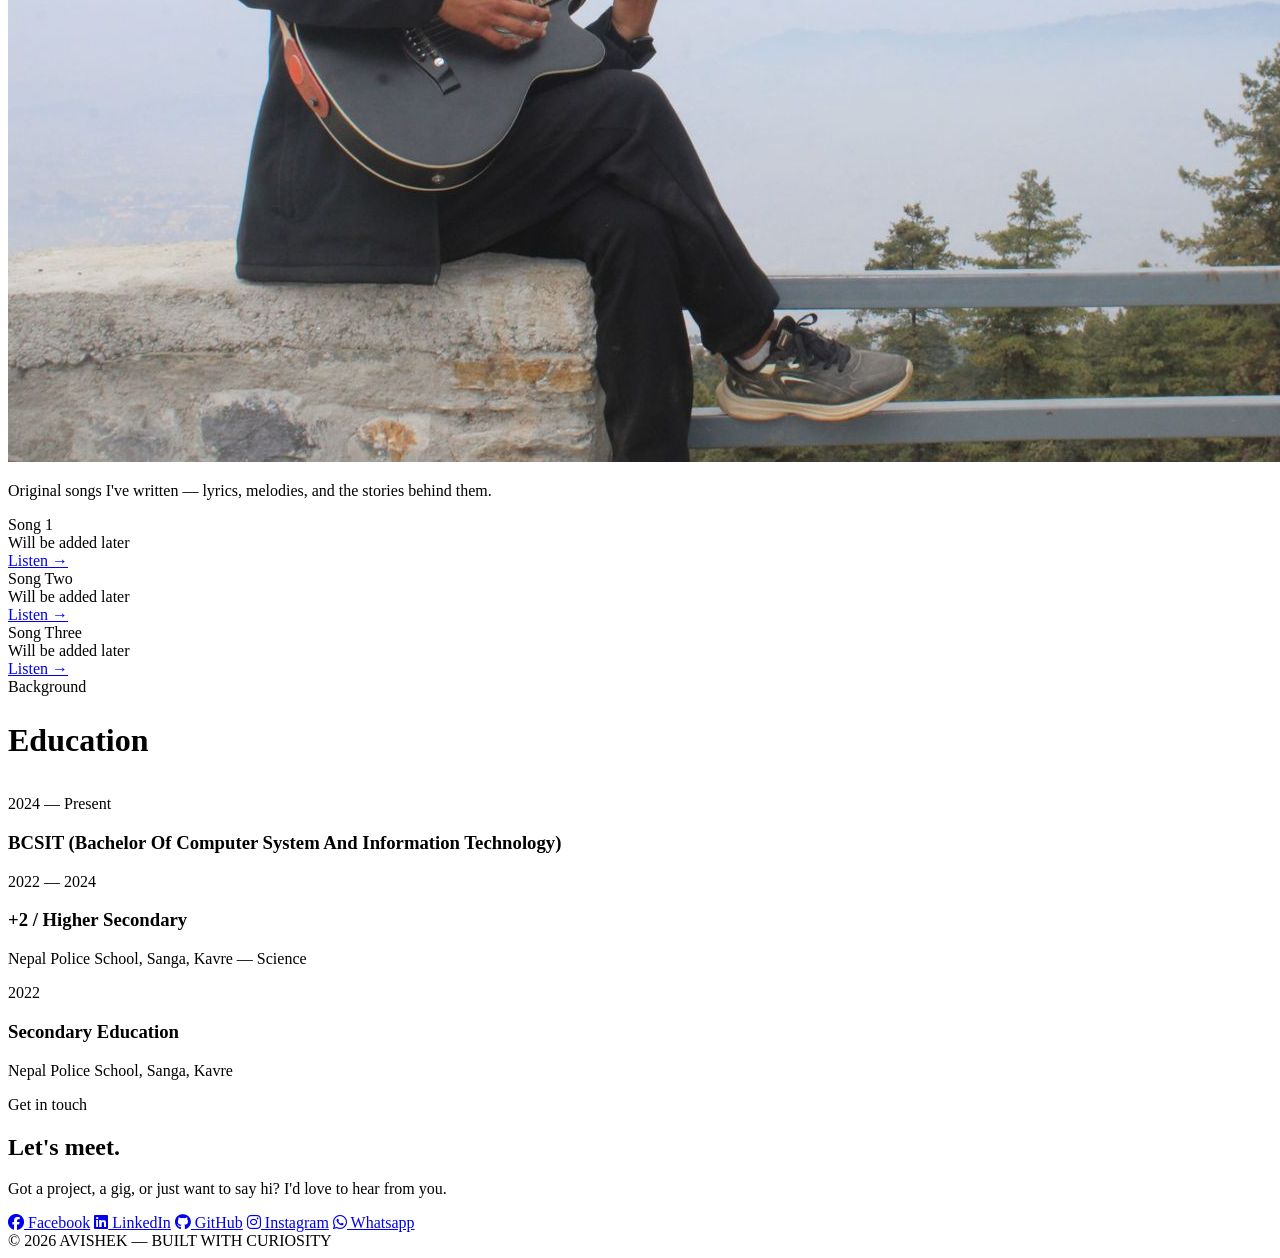
==== commit a537e693: "js replaced" ====
--- a/index.html
+++ b/index.html
@@ -11,7 +11,7 @@
 <link rel="preconnect" href="https://fonts.gstatic.com" crossorigin>
 <link href="https://fonts.googleapis.com/css2?family=Fraunces:ital,wght@0,400;0,600;0,700;1,500&family=Inter:wght@400;500;600;700&family=JetBrains+Mono:wght@400;500;600&display=swap" rel="stylesheet">
 <link rel="stylesheet" href="persolio/css/style.css">
-<link rel="stylesheet" href="persolio/js/index.js">
+ <script src="persolio/js/index.js"></script>
 </head>
 <body>
 
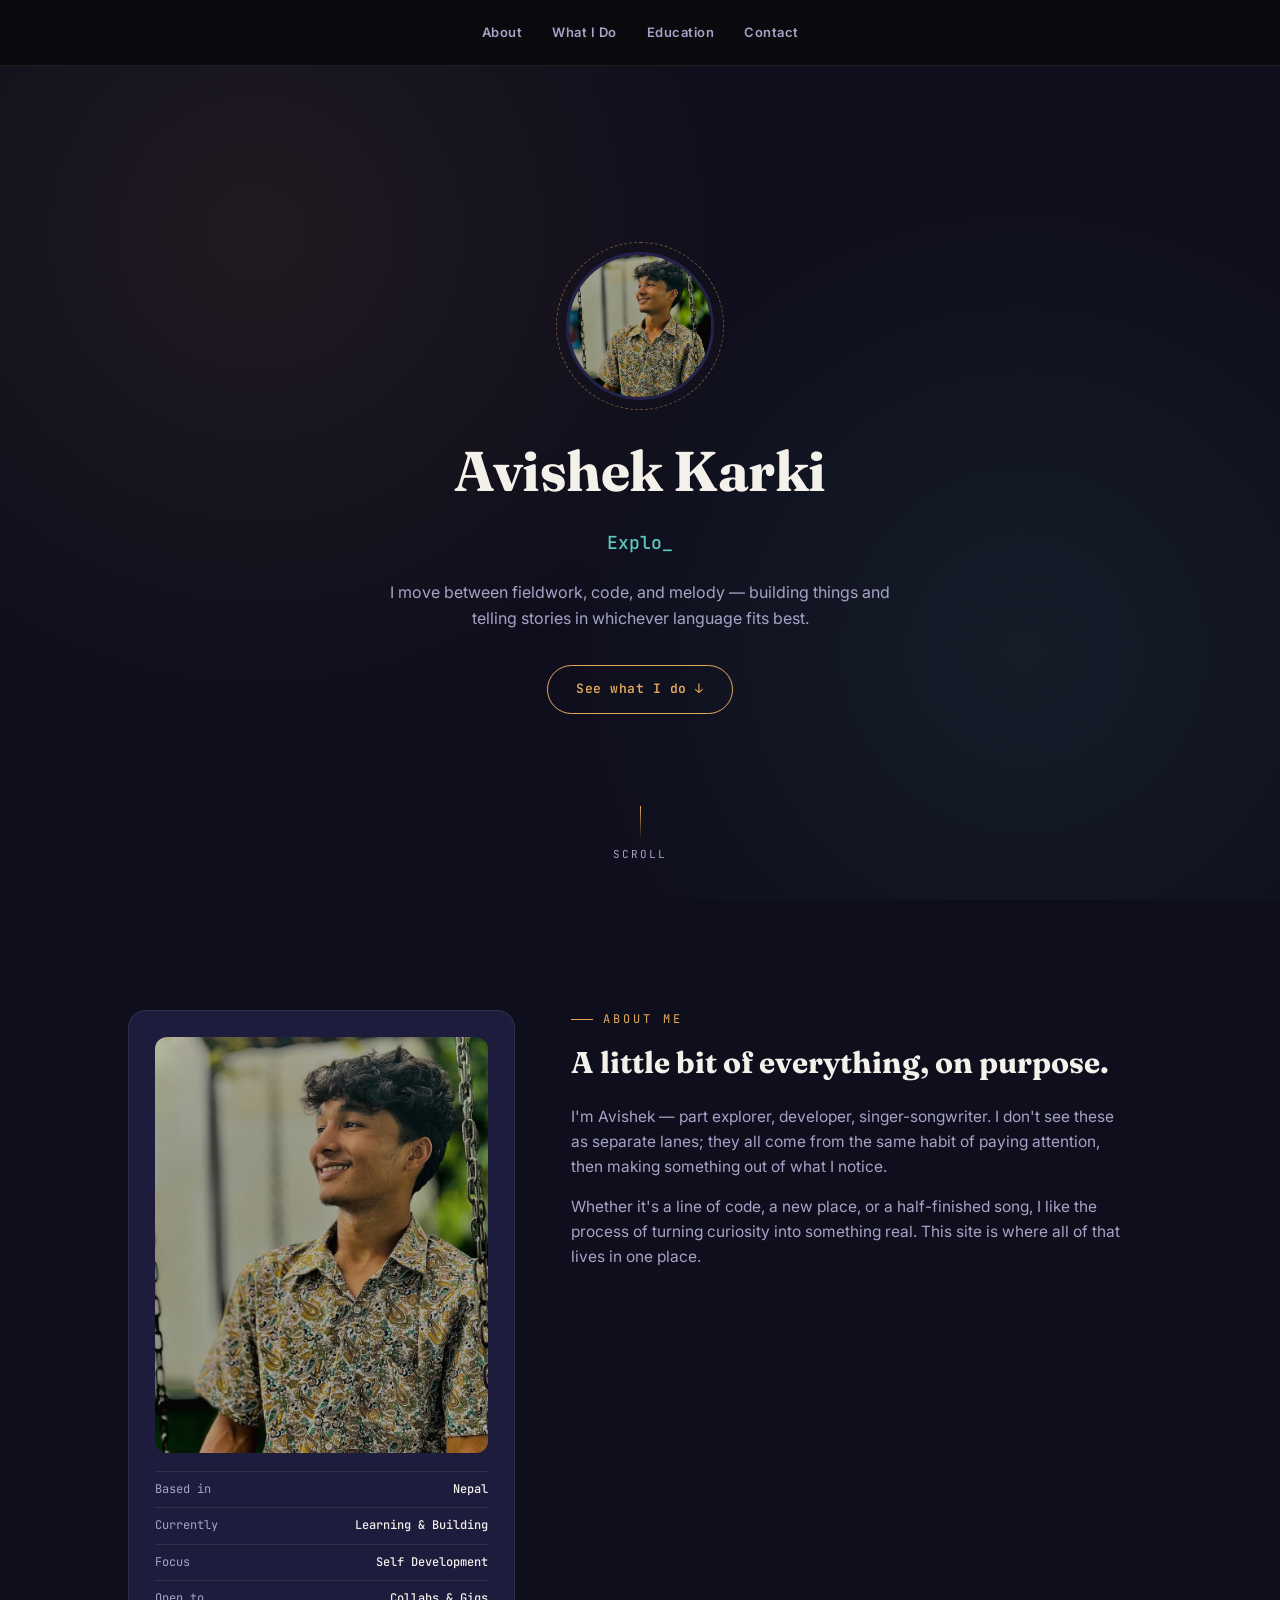
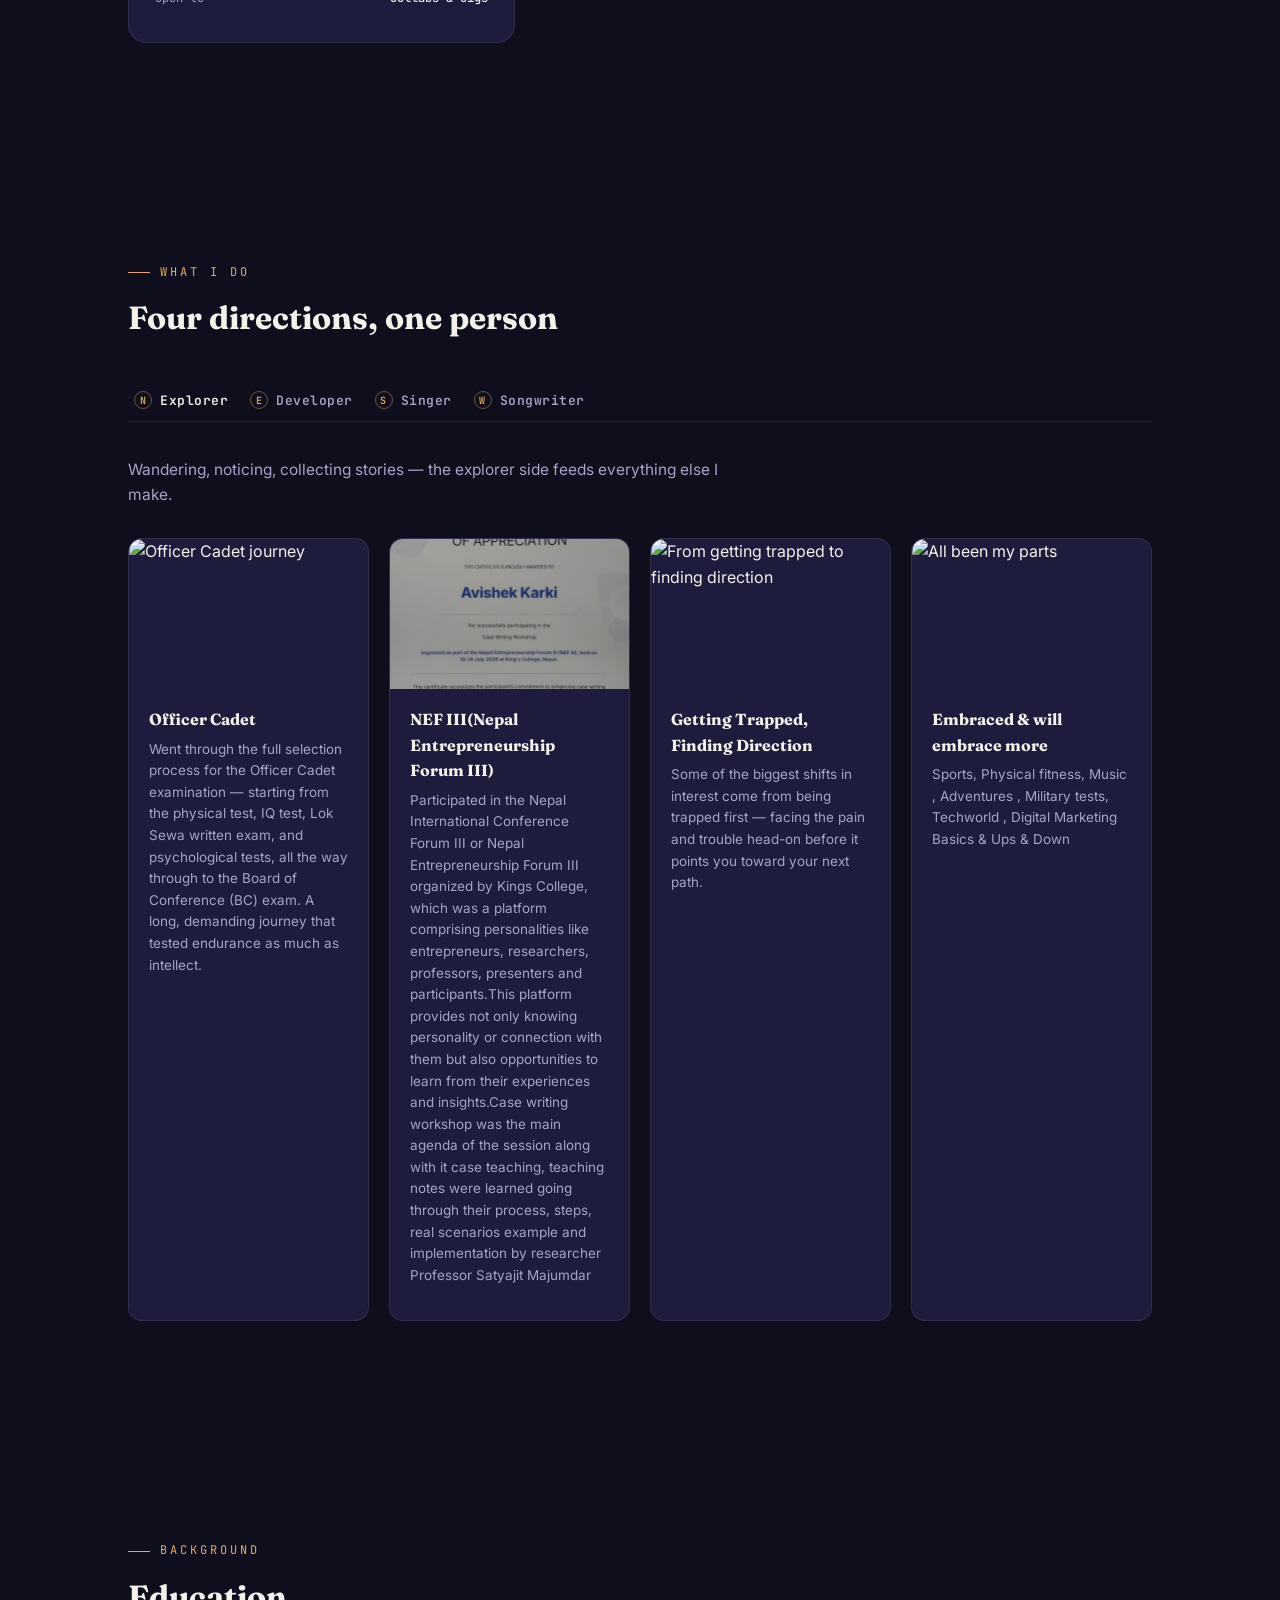
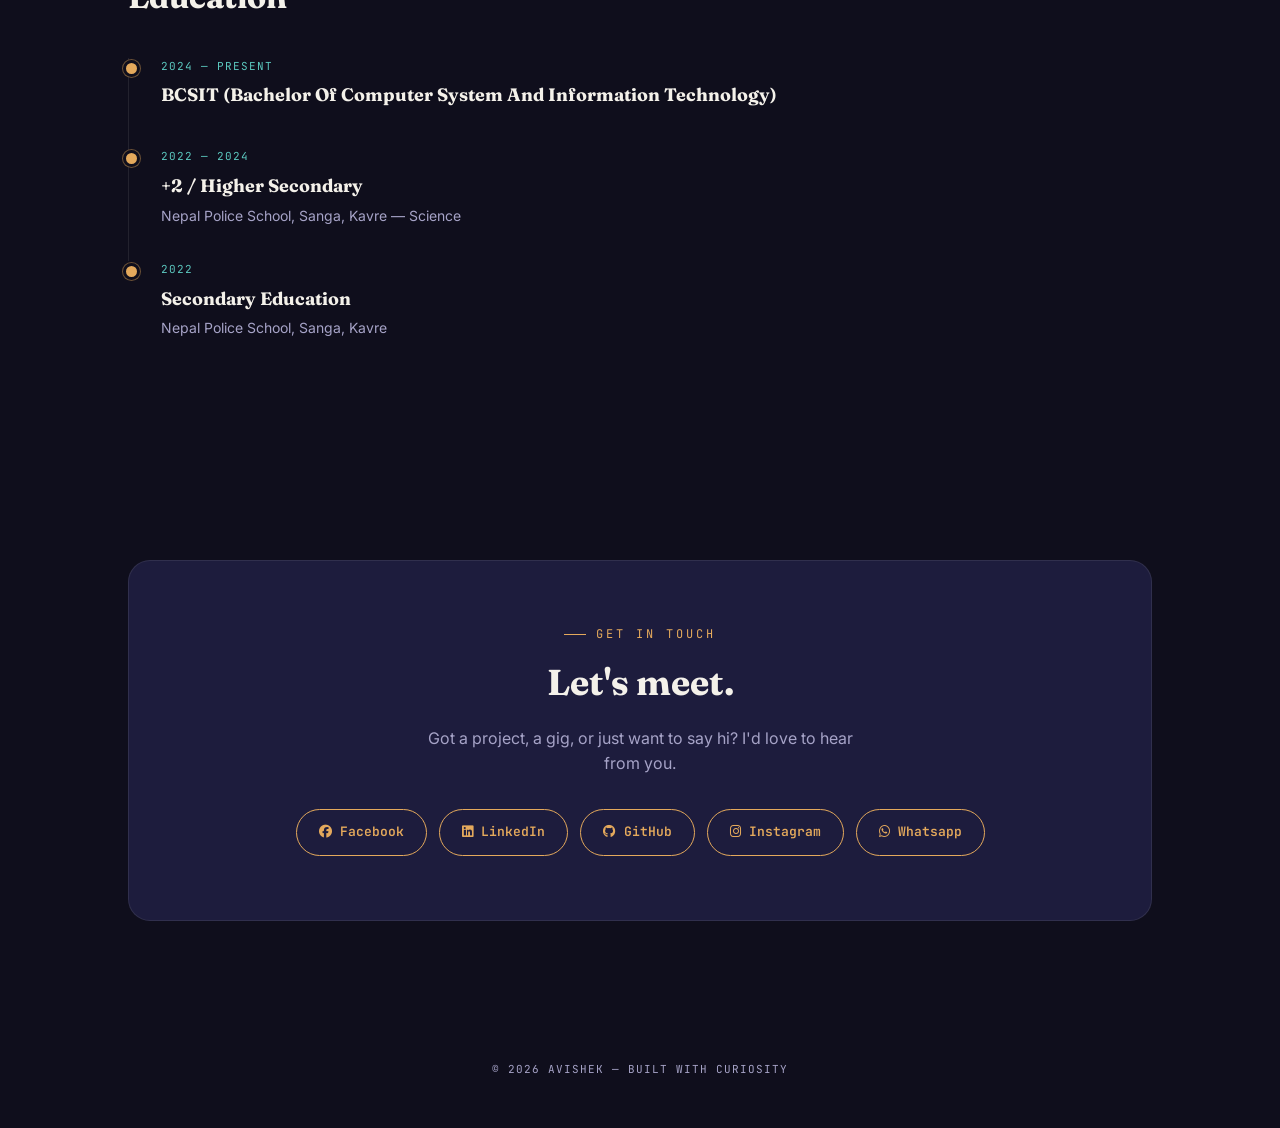
==== commit 063262a9: "changes in linking" ====
--- a/index.html
+++ b/index.html
@@ -10,8 +10,8 @@
 <!-- ends of icon adding -->
 <link rel="preconnect" href="https://fonts.gstatic.com" crossorigin>
 <link href="https://fonts.googleapis.com/css2?family=Fraunces:ital,wght@0,400;0,600;0,700;1,500&family=Inter:wght@400;500;600;700&family=JetBrains+Mono:wght@400;500;600&display=swap" rel="stylesheet">
-<link rel="stylesheet" href="persolio/css/style.css">
- <script src="persolio/js/index.js"></script>
+<link rel="stylesheet" href="css/style.css">
+<script src="js/index.js"></script>
 </head>
 <body>
 
--- a/css/style.css
+++ b/css/style.css
@@ -0,0 +1,616 @@
+
+  :root{
+    --bg:#0f0e1c;
+    --bg-alt:#161530;
+    --surface:#1d1c3d;
+    --surface-2:#25234c;
+    --ink:#f4f1ea;
+    --muted:#a6a3c7;
+    --gold:#e4a95c;
+    --gold-dim:#c8935080;
+    --teal:#5cc9c0;
+    --line: rgba(244,241,234,0.09);
+  }
+
+  * { box-sizing: border-box; }
+
+  html { scroll-behavior: smooth; }
+  
+  body{ overflow-x: hidden; }
+  img { max-width: 100%; display: block; }
+
+  body{
+    margin:0;
+    background: var(--bg);
+    color: var(--ink);
+    font-family: 'Inter', sans-serif;
+    line-height: 1.6;
+    -webkit-font-smoothing: antialiased;
+  }
+
+  h1,h2,h3 { font-family: 'Fraunces', serif; margin: 0; }
+
+  .eyebrow{
+    font-family: 'JetBrains Mono', monospace;
+    font-size: 12px;
+    letter-spacing: 3px;
+    text-transform: uppercase;
+    color: var(--gold);
+    margin-bottom: 10px;
+    display: flex;
+    align-items: center;
+    gap: 10px;
+  }
+
+  .eyebrow::before{
+    content:"";
+    width: 22px;
+    height: 1px;
+    background: var(--gold);
+    display: inline-block;
+  }
+
+  section{
+    max-width: 1080px;
+    margin: 0 auto;
+    padding: 110px 28px;
+  }
+
+  a { color: inherit; }
+
+  /* ---------------- NAV ---------------- */
+  .navbar{
+    position: sticky;
+    top: 0;
+    z-index: 100;
+    display: flex;
+    align-items: center;
+    justify-content: space-between;
+    padding: 18px 28px;
+    background: rgba(15,14,28,0.75);
+    backdrop-filter: blur(10px);
+    border-bottom: 1px solid var(--line);
+  }
+
+  .navbar .logo{
+    font-family: 'JetBrains Mono', monospace;
+    font-weight: 600;
+    color: var(--gold);
+    letter-spacing: 1px;
+    font-size: 15px;
+    text-decoration: none;
+  }
+
+  .navbar .links{
+    display: flex;
+    gap: 26px;
+    overflow-x: auto;
+    scrollbar-width: none;
+  }
+  .navbar .links::-webkit-scrollbar{ display:none; }
+
+  .navbar .links a{
+    text-decoration: none;
+    color: var(--muted);
+    font-size: 13px;
+    font-weight: 600;
+    letter-spacing: .5px;
+    white-space: nowrap;
+    transition: color .2s ease;
+  }
+
+  .navbar .links a:hover{ color: var(--ink); }
+
+  /* ---------------- HERO ---------------- */
+  .hero{
+    min-height: calc(100vh - 66px);
+    display: flex;
+    flex-direction: column;
+    align-items: center;
+    justify-content: center;
+    text-align: center;
+    padding: 60px 24px;
+    position: relative;
+    background:
+      radial-gradient(circle at 20% 20%, rgba(228,169,92,0.08), transparent 40%),
+      radial-gradient(circle at 80% 70%, rgba(92,201,192,0.08), transparent 40%);
+  }
+
+  .hero-photo-wrap{
+    position: relative;
+    width: 148px;
+    height: 148px;
+    margin-bottom: 26px;
+  }
+
+  .hero-photo-wrap::before{
+    content:"";
+    position: absolute;
+    inset: -10px;
+    border: 1px dashed var(--gold-dim);
+    border-radius: 50%;
+    animation: spin 40s linear infinite;
+  }
+
+  @keyframes spin{ to { transform: rotate(360deg); } }
+
+  .hero-photo{
+    width: 100%;
+    height: 100%;
+    border-radius: 50%;
+    object-fit: cover;
+    border: 3px solid var(--surface-2);
+  }
+
+  .hero h1{
+    font-size: clamp(34px, 6vw, 56px);
+    font-weight: 700;
+    letter-spacing: -0.5px;
+  }
+
+  .hero #role{
+    font-family: 'JetBrains Mono', monospace;
+    font-size: clamp(15px, 2.4vw, 18px);
+    color: var(--teal);
+    margin-top: 14px;
+    min-height: 26px;
+    font-weight: 500;
+  }
+
+  .hero #role::after{
+    content: "_";
+    animation: blink 1s step-end infinite;
+  }
+
+  @keyframes blink{ 50% { opacity: 0; } }
+
+  .hero .tagline{
+    max-width: 520px;
+    color: var(--muted);
+    margin: 22px auto 0;
+    font-size: 16px;
+  }
+
+  .btn{
+    display: inline-flex;
+    align-items: center;
+    gap: 8px;
+    margin-top: 34px;
+    padding: 13px 28px;
+    border: 1px solid var(--gold);
+    background: transparent;
+    color: var(--gold);
+    border-radius: 30px;
+    font-family: 'JetBrains Mono', monospace;
+    font-size: 13px;
+    font-weight: 600;
+    letter-spacing: .5px;
+    cursor: pointer;
+    text-decoration: none;
+    transition: background .2s ease, color .2s ease, transform .2s ease;
+  }
+
+  .btn:hover{
+    background: var(--gold);
+    color: var(--bg);
+    transform: translateY(-2px);
+  }
+
+  .scroll-cue{
+    position: absolute;
+    bottom: 36px;
+    font-family: 'JetBrains Mono', monospace;
+    font-size: 11px;
+    letter-spacing: 2px;
+    color: var(--muted);
+    display: flex;
+    flex-direction: column;
+    align-items: center;
+    gap: 6px;
+  }
+
+  .scroll-cue span{
+    width: 1px;
+    height: 34px;
+    background: linear-gradient(var(--gold), transparent);
+    animation: drop 1.8s ease-in-out infinite;
+  }
+
+  @keyframes drop{
+    0% { transform: scaleY(0); transform-origin: top; }
+    50% { transform: scaleY(1); transform-origin: top; }
+    51% { transform-origin: bottom; }
+    100% { transform: scaleY(0); transform-origin: bottom; }
+  }
+
+  /* ---------------- ABOUT ---------------- */
+  .about-grid{
+    display: grid;
+    grid-template-columns: 0.8fr 1.2fr;
+    gap: 56px;
+    align-items: start;
+  }
+
+  .about-card{
+    background: var(--surface);
+    border: 1px solid var(--line);
+    border-radius: 18px;
+    padding: 26px;
+  }
+
+  .about-card img{
+    width: 100%;
+    border-radius: 12px;
+    object-fit: cover;
+    aspect-ratio: 4/5;
+    filter: grayscale(15%);
+  }
+
+  .facts{
+    list-style: none;
+    padding: 0;
+    margin: 18px 0 0;
+    font-family: 'JetBrains Mono', monospace;
+    font-size: 12px;
+    color: var(--muted);
+  }
+
+  .facts li{
+    display: flex;
+    justify-content: space-between;
+    padding: 8px 0;
+    border-top: 1px solid var(--line);
+  }
+
+  .facts li b{ color: var(--ink); font-weight: 500; }
+
+  .about-text h2{
+    font-size: 30px;
+    margin-bottom: 18px;
+  }
+
+  .about-text p{
+    color: var(--muted);
+    font-size: 15.5px;
+    margin-bottom: 16px;
+    max-width: 560px;
+  }
+
+  /* ---------------- WORK / TABS ---------------- */
+  .tabs{
+    display: flex;
+    gap: 10px;
+    flex-wrap: wrap;
+    margin-bottom: 36px;
+    border-bottom: 1px solid var(--line);
+    padding-bottom: 0;
+  }
+
+  .tab-btn{
+    background: none;
+    border: none;
+    color: var(--muted);
+    font-family: 'JetBrains Mono', monospace;
+    font-size: 13px;
+    font-weight: 600;
+    letter-spacing: .5px;
+    padding: 12px 6px;
+    cursor: pointer;
+    position: relative;
+    display: flex;
+    align-items: center;
+    gap: 8px;
+    transition: color .2s ease;
+  }
+
+  .tab-btn .dir{
+    font-size: 10px;
+    color: var(--gold);
+    border: 1px solid var(--gold-dim);
+    border-radius: 50%;
+    width: 18px; height: 18px;
+    display: flex; align-items: center; justify-content: center;
+  }
+
+  .tab-btn.active{ color: var(--ink); }
+
+  .tab-underline{
+    position: absolute;
+    bottom: -1px;
+    height: 2px;
+    background: var(--gold);
+    transition: left .3s ease, width .3s ease;
+  }
+
+  .panel{ display: none; animation: fadeIn .35s ease; }
+  .panel.active{ display: block; }
+
+  @keyframes fadeIn{ from{opacity:0; transform: translateY(6px);} to{opacity:1; transform: translateY(0);} }
+
+  .panel p.blurb{
+    color: var(--muted);
+    max-width: 620px;
+    margin-bottom: 30px;
+    font-size: 15.5px;
+  }
+
+  /* card grid used by explorer + developer panels */
+  .grid-cards{
+    display: grid;
+    grid-template-columns: repeat(auto-fit, minmax(240px, 1fr));
+    gap: 20px;
+  }
+
+  .card{
+    background: var(--surface);
+    border: 1px solid var(--line);
+    border-radius: 14px;
+    overflow: hidden;
+    transition: transform .2s ease, border-color .2s ease;
+  }
+
+  .card:hover{ transform: translateY(-4px); border-color: var(--gold-dim); }
+
+  .card img{ width: 100%; height: 150px; object-fit: cover; }
+
+  .card .body{ padding: 18px 20px 22px; }
+
+  .card h3{ font-size: 16px; margin-bottom: 6px; }
+
+  .card p{ font-size: 13.5px; color: var(--muted); margin: 0 0 12px; }
+
+  .card a.link{
+    font-family: 'JetBrains Mono', monospace;
+    font-size: 12px;
+    color: var(--teal);
+    text-decoration: none;
+    font-weight: 600;
+  }
+
+  /* singer panel */
+  .music-links{ display:flex; flex-wrap: wrap; gap: 10px; margin-bottom: 30px; }
+
+  .music-links a{
+    text-decoration:none;
+    font-family:'JetBrains Mono', monospace;
+    font-size:12px;
+    font-weight:600;
+    color: var(--ink);
+    background: var(--surface);
+    border:1px solid var(--line);
+    padding:9px 16px;
+    border-radius: 30px;
+    transition: border-color .2s ease, color .2s ease;
+  }
+  .music-links a:hover{ border-color: var(--teal); color: var(--teal); }
+
+  .video-embed{
+    position:relative; width:100%; padding-top:56.25%;
+    border-radius:14px; overflow:hidden; margin-bottom: 26px;
+    background:#000; border:1px solid var(--line);
+  }
+  .video-embed iframe{ position:absolute; inset:0; width:100%; height:100%; border:0; }
+
+  .audio-block{
+    background: var(--surface);
+    border:1px solid var(--line);
+    border-radius: 14px;
+    padding: 20px 22px;
+    margin-bottom: 26px;
+  }
+  .audio-block h3{ font-size:15px; margin-bottom:4px; }
+  .audio-block audio{ width:100%; margin-top:12px; }
+
+  .photo-gallery{
+    display:grid;
+    grid-template-columns: repeat(auto-fit, minmax(130px, 1fr));
+    gap: 12px;
+  }
+  .photo-gallery img{
+    width:100%; aspect-ratio:1/1; object-fit:cover; border-radius:10px;
+    border:1px solid var(--line);
+  }
+
+  /* songwriter panel - track list */
+  .track-list{ display:flex; flex-direction:column; border-top:1px solid var(--line); }
+  .track-row{
+    display:flex; align-items:center; justify-content:space-between;
+    padding: 16px 4px; border-bottom: 1px solid var(--line);
+    gap: 12px; flex-wrap: wrap;
+  }
+  .track-row .t-name{ font-weight:600; font-size:15px; }
+  .track-row .t-tag{ font-family:'JetBrains Mono',monospace; font-size:11px; color:var(--muted); }
+  .track-row a.link{ font-family:'JetBrains Mono',monospace; font-size:12px; color: var(--gold); text-decoration:none; font-weight:600; }
+
+  /* ---------------- EDUCATION ---------------- */
+  .timeline-item{
+    position: relative;
+    padding-left: 32px;
+    padding-bottom: 34px;
+    border-left: 1px solid var(--line);
+  }
+  .timeline-item:last-child{ border-left: 1px solid transparent; padding-bottom: 0; }
+  .timeline-item::before{
+    content:"";
+    position:absolute; left:-6px; top:2px;
+    width:11px; height:11px; border-radius:50%;
+    background: var(--gold);
+    border: 3px solid var(--bg);
+    box-shadow: 0 0 0 1px var(--gold-dim);
+  }
+  .timeline-item .years{
+    font-family:'JetBrains Mono', monospace;
+    font-size:11px; letter-spacing:1px; text-transform:uppercase; color: var(--teal);
+  }
+  .timeline-item h3{ font-size:18px; margin: 6px 0 4px; }
+  .timeline-item p{ margin:0; color: var(--muted); font-size:14px; }
+
+  /* ---------------- CONTACT ---------------- */
+  .contact-section{
+    background: var(--surface);
+    border: 1px solid var(--line);
+    border-radius: 22px;
+    padding: 64px 40px;
+    text-align: center;
+  }
+  .contact-section h2{ font-size: 36px; margin-bottom: 14px; }
+  .contact-section p.sub{ color: var(--muted); max-width: 460px; margin: 0 auto 32px; }
+
+  .contact-links{ display:flex; justify-content:center; flex-wrap:wrap; gap: 12px; }
+  .contact-links a{
+    text-decoration:none; font-family:'JetBrains Mono', monospace; font-weight:600; font-size:13px;
+    padding: 12px 22px; border-radius: 30px; border: 1px solid var(--gold);
+    color: var(--gold); transition: background .2s ease, color .2s ease, transform .2s ease;
+  }
+  .contact-links a:hover{ background: var(--gold); color: var(--bg); transform: translateY(-2px); }
+
+  footer{
+    text-align:center;
+    padding: 30px 20px 50px;
+    color: var(--muted);
+    font-family:'JetBrains Mono', monospace;
+    font-size: 11px;
+    letter-spacing: 1px;
+  }
+
+  /* ---------------- RESPONSIVE ---------------- */
+  /* @media (max-width: 760px){
+    section{ padding: 80px 20px; }
+    .about-grid{ grid-template-columns: 1fr; }
+    .about-card img{ aspect-ratio: 16/9; }
+    .contact-section{ padding: 48px 22px; }
+  }
+
+  @media (prefers-reduced-motion: reduce){
+    *{ animation: none !important; transition: none !important; }
+  } */
+
+
+
+@media (max-width: 900px){
+    .about-grid{ grid-template-columns: 1fr; gap: 36px; }
+    .about-card{ max-width: 360px; margin: 0 auto; }
+    .about-card img{ aspect-ratio: 16/9; }
+    .grid-cards{ grid-template-columns: repeat(auto-fit, minmax(220px, 1fr)); }
+  }
+
+  @media (max-width: 760px){
+    section{ padding: 70px 20px; }
+    .navbar{ padding: 14px 16px; }
+    .contact-section{ padding: 46px 22px; }
+    .hero{ padding: 50px 20px; }
+    .hero-photo-wrap{ width: 128px; height: 128px; }
+    h2{ font-size: clamp(24px, 5.5vw, 30px) !important; }
+
+    .tabs{
+      flex-wrap: nowrap;
+      overflow-x: auto;
+      scrollbar-width: none;
+      padding-bottom: 2px;
+    }
+    .tabs::-webkit-scrollbar{ display: none; }
+    .tab-btn{ flex-shrink: 0; }
+
+    .work-item, .timeline-item{ padding-left: 26px; }
+    .contact-links{ gap: 10px; }
+  }
+
+  @media (max-width: 480px){
+    section{ padding: 56px 16px; }
+    .navbar .links{ gap: 10px 16px; }
+    .navbar .links a{ font-size: 12px; }
+    .hero-photo-wrap{ width: 108px; height: 108px; }
+    .hero .tagline{ font-size: 14.5px; padding: 0 6px; }
+    .btn{ padding: 12px 22px; font-size: 12px; }
+    .about-card{ padding: 20px; max-width: 100%; }
+    .about-text h2{ font-size: 24px; }
+    .tabs{ gap: 18px; }
+    .tab-btn{ font-size: 12px; padding: 10px 2px; }
+    .grid-cards{ grid-template-columns: 1fr; }
+    .card .body{ padding: 16px 16px 18px; }
+    .music-links a{ font-size: 11.5px; padding: 8px 13px; }
+    .photo-gallery{ grid-template-columns: repeat(2, 1fr); }
+    .timeline-item h3{ font-size: 16.5px; }
+    .contact-section h2{ font-size: 28px; }
+    .contact-links{ flex-direction: column; align-items: stretch; }
+    .contact-links a{ padding: 12px 18px; font-size: 12.5px; text-align: center; }
+    .track-row{ padding: 14px 2px; flex-direction: column; align-items: flex-start; gap: 6px; }
+  }
+
+  @media (max-width: 360px){
+    .navbar .links a{ font-size: 11.5px; }
+    .hero h1{ font-size: 30px; }
+    .eyebrow{ font-size: 11px; }
+  }
+ /* ================= NAVBAR ================= */
+
+.navbar{
+    position: sticky;
+    top: 0;
+    z-index: 100;
+    display: flex;
+    align-items: center;
+    justify-content: center;
+    padding: 18px 20px;
+    background: rgba(10,10,10,0.75);
+    backdrop-filter: blur(10px);
+    border-bottom: 1px solid var(--line);
+    width: 100%;
+  }
+
+  .navbar .links{
+    display: flex;
+    flex-wrap: wrap;
+    justify-content: center;
+    align-items: center;
+    gap: 14px 26px;
+    max-width: 100%;
+  }
+
+  .navbar .links a{
+    text-decoration: none;
+    color: var(--muted);
+    font-size: 13px;
+    font-weight: 600;
+    letter-spacing: .5px;
+    white-space: nowrap;
+    transition: color .2s ease;
+    padding: 4px 2px;
+  }
+
+  .navbar .links a:hover{ color: var(--ink); }
+
+/* Hover */
+
+.links a:hover{
+
+    color:#56d5ff;
+
+}
+
+/* Animated underline */
+
+.links a::after{
+
+    content:"";
+
+    position:absolute;
+
+    left:0;
+    bottom:-5px;
+
+    width:0%;
+    height:2px;
+
+    background:#56d5ff;
+
+    transition:.35s;
+
+}
+
+.links a:hover::after{
+
+    width:100%;
+
+}
+
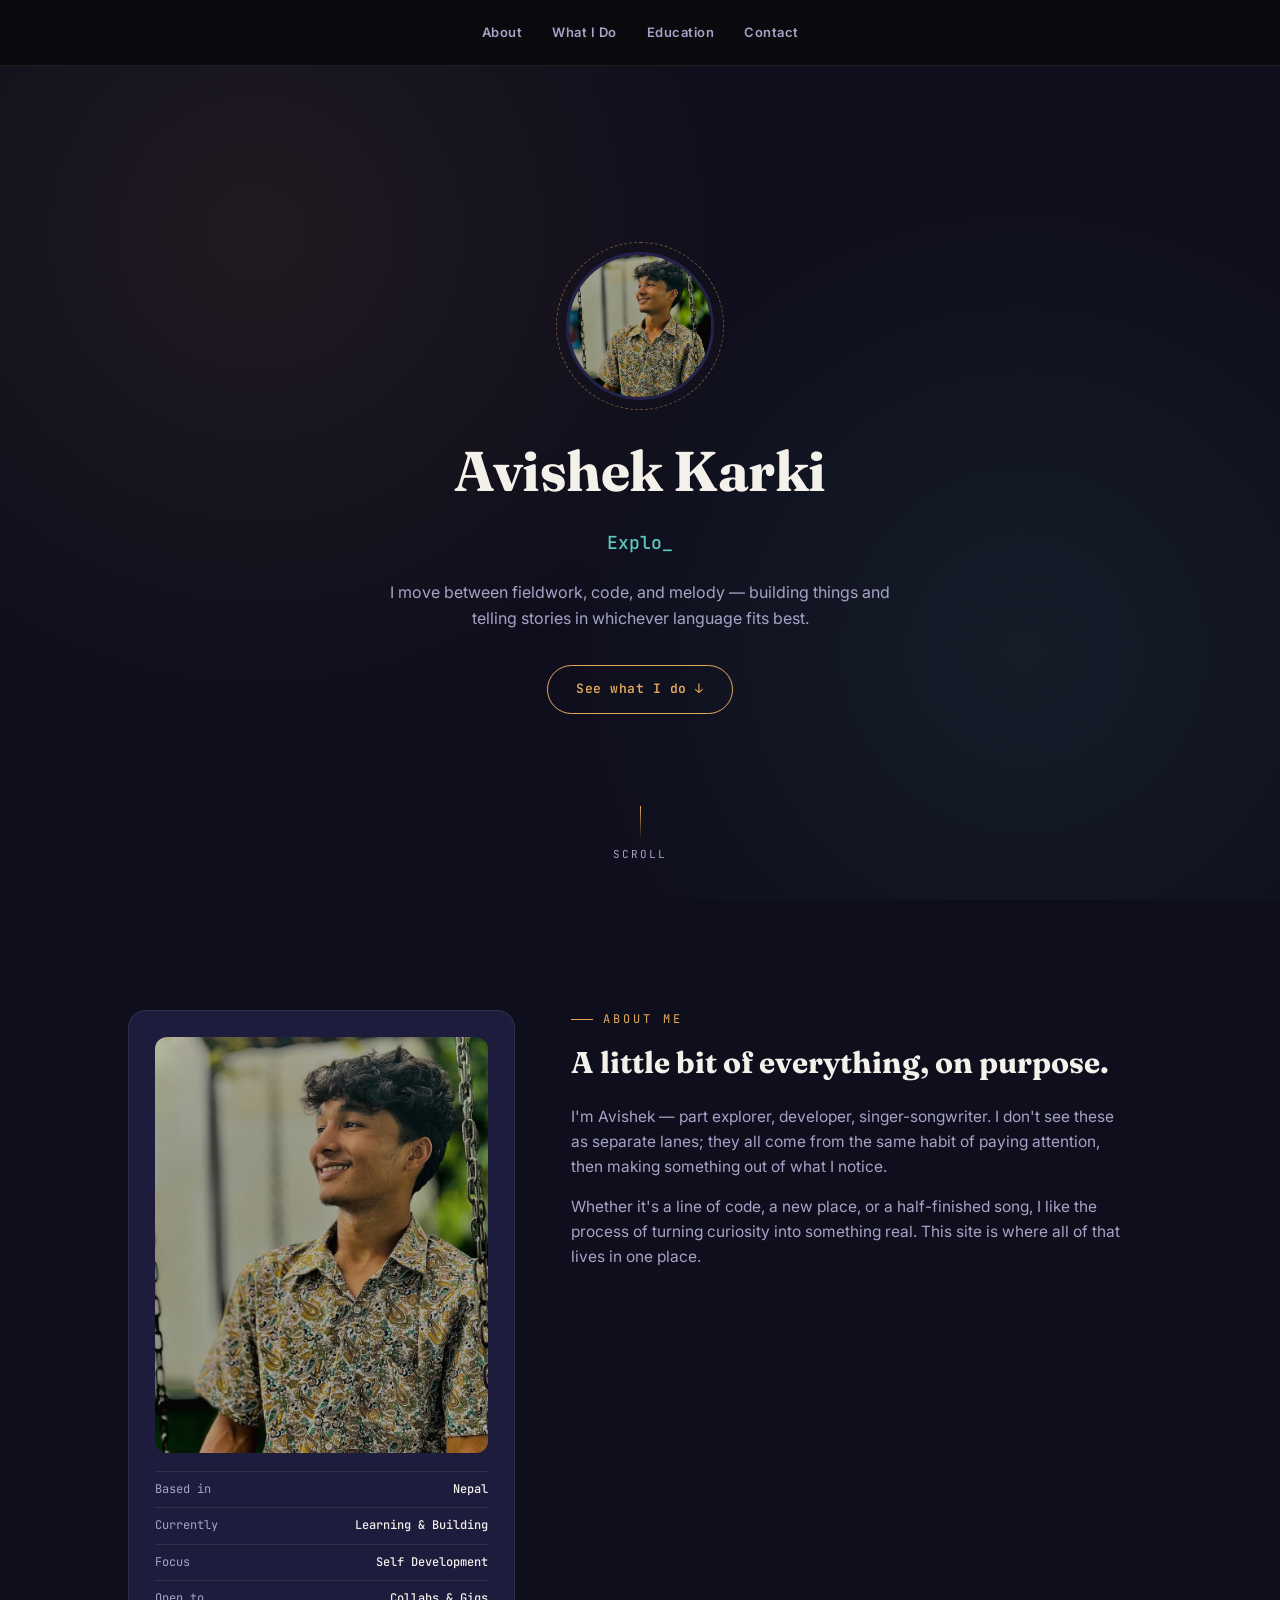
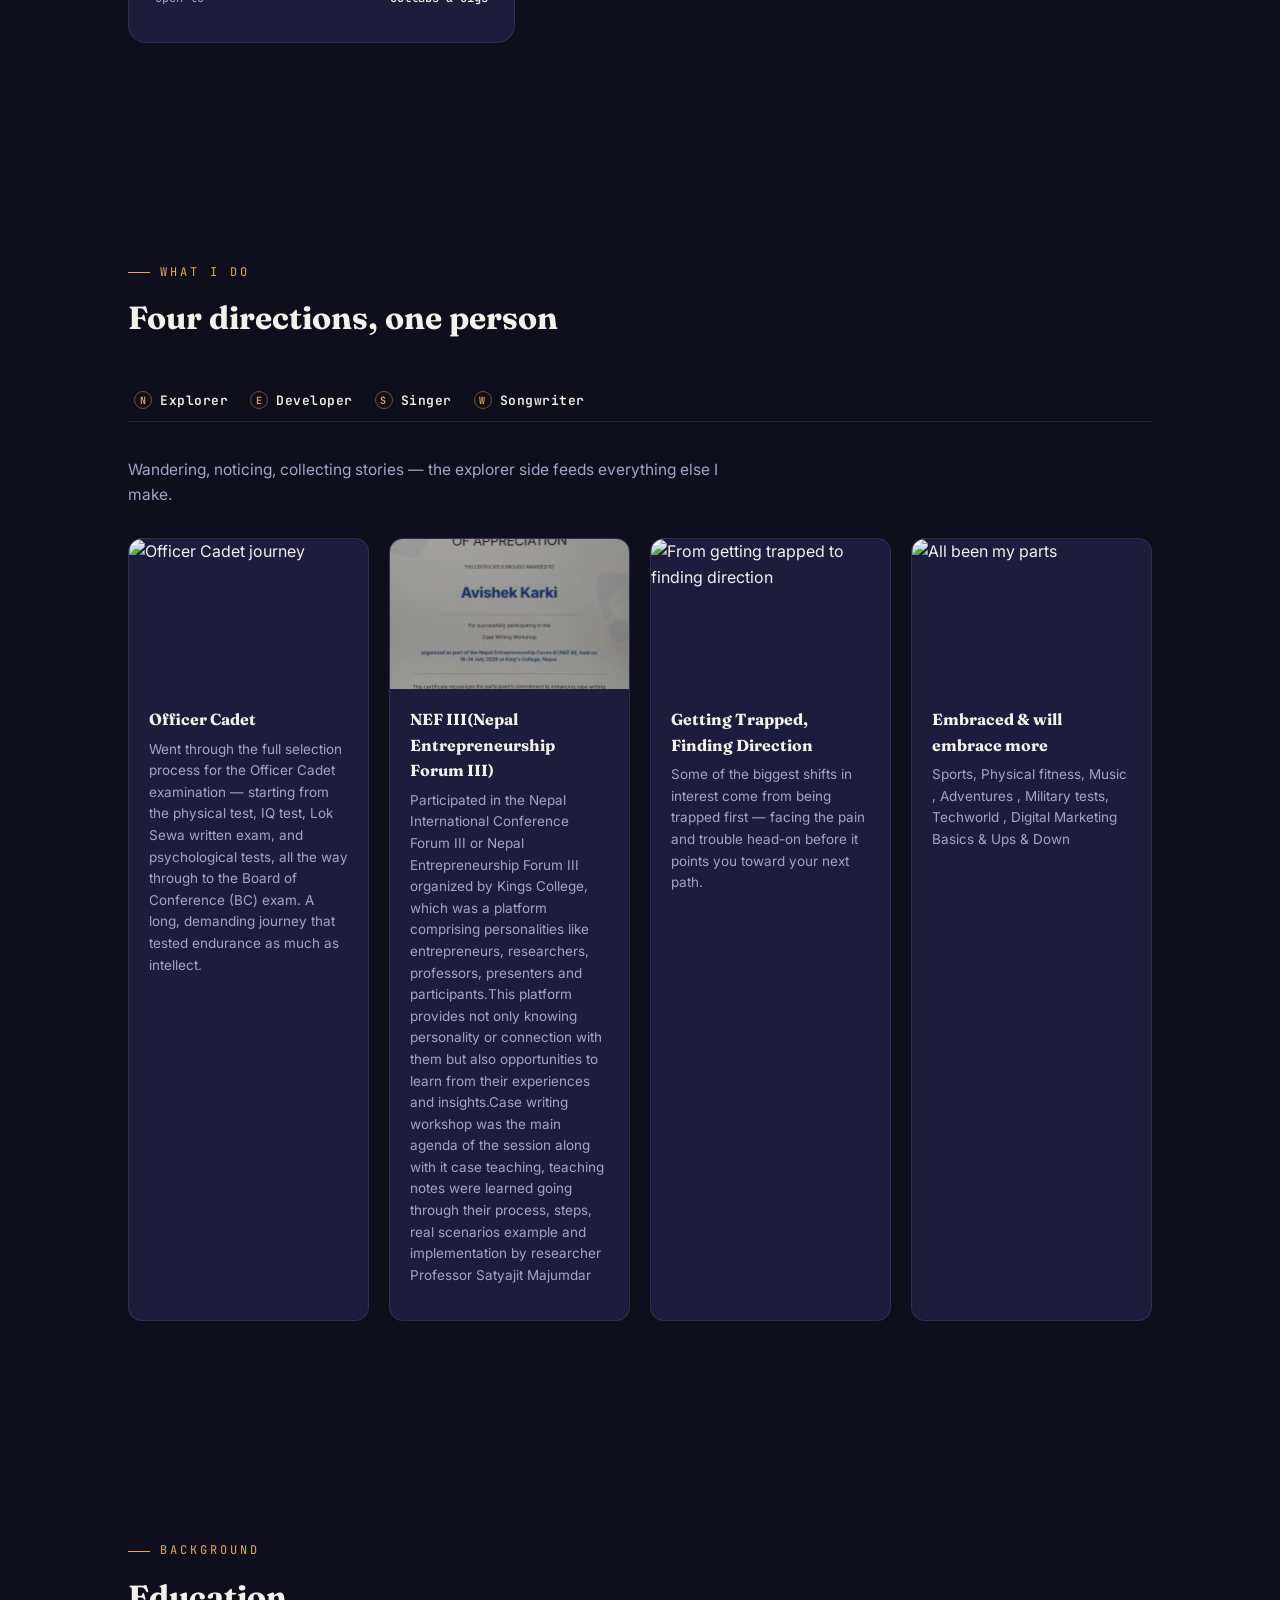
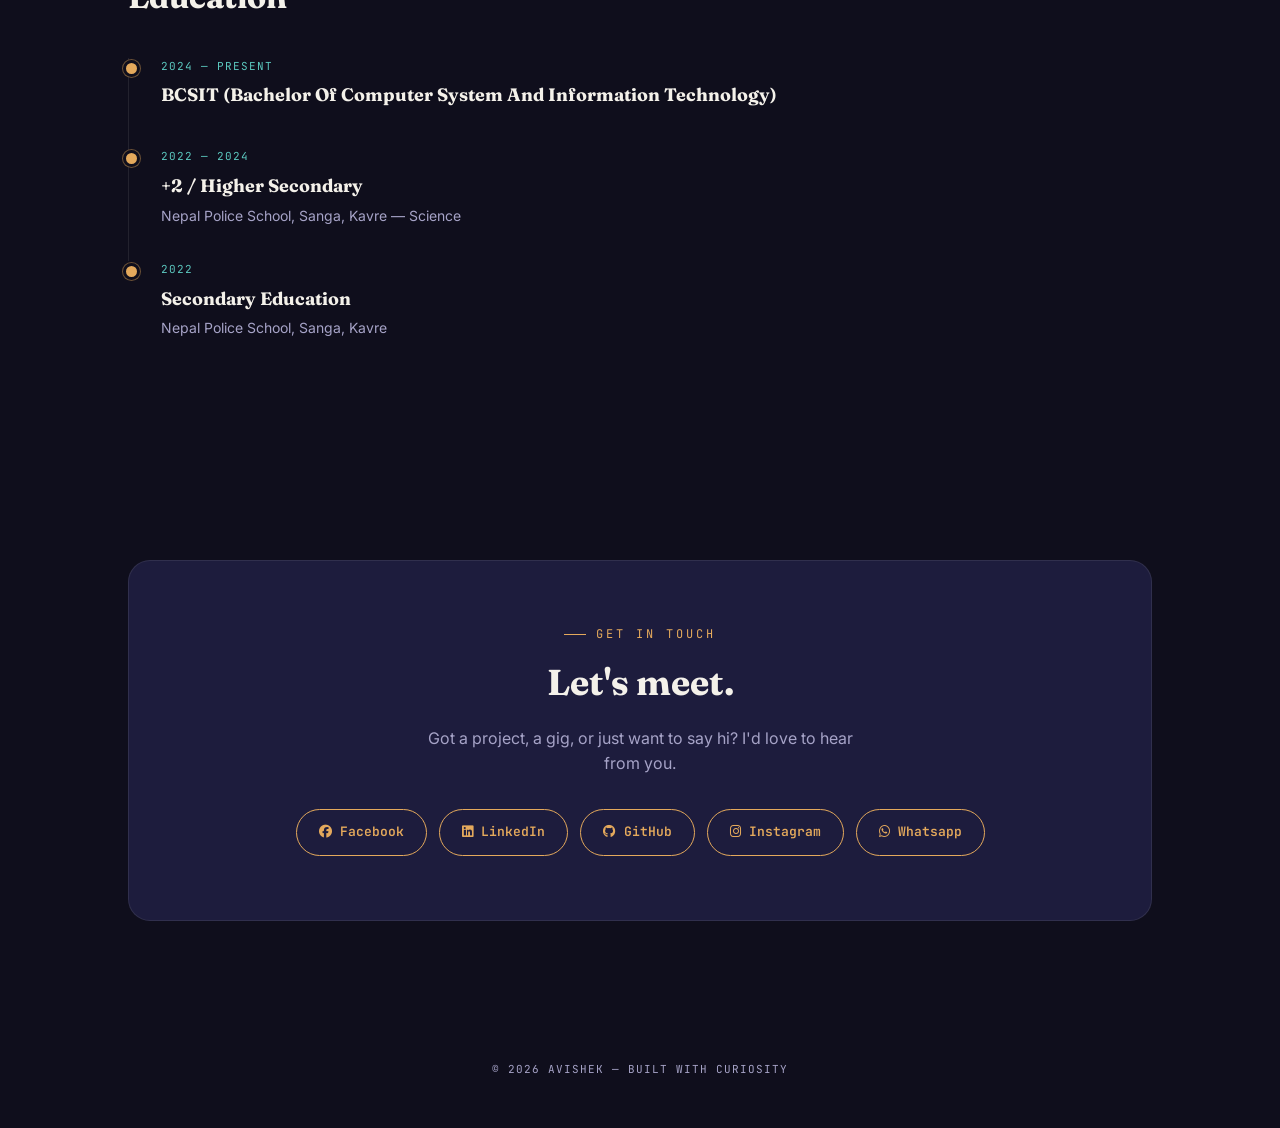
==== commit 5fb4fcce: "activated tab btn" ====
--- a/index.html
+++ b/index.html
@@ -64,9 +64,9 @@
 
     <div class="tabs" id="tabs">
       <button class="tab-btn active" data-panel="explorer"><span class="dir">N</span>Explorer</button>
-      <button class="tab-btn" data-panel="developer"><span class="dir">E</span>Developer</button>
-      <button class="tab-btn" data-panel="singer"><span class="dir">S</span>Singer</button>
-      <button class="tab-btn" data-panel="songwriter"><span class="dir">W</span>Songwriter</button>
+      <button class="tab-btn active" data-panel="developer"><span class="dir">E</span>Developer</button>
+      <button class="tab-btn active" data-panel="singer"><span class="dir">S</span>Singer</button>
+      <button class="tab-btn active" data-panel="songwriter"><span class="dir">W</span>Songwriter</button>
       <div class="tab-underline" id="tabUnderline"></div>
     </div>
 
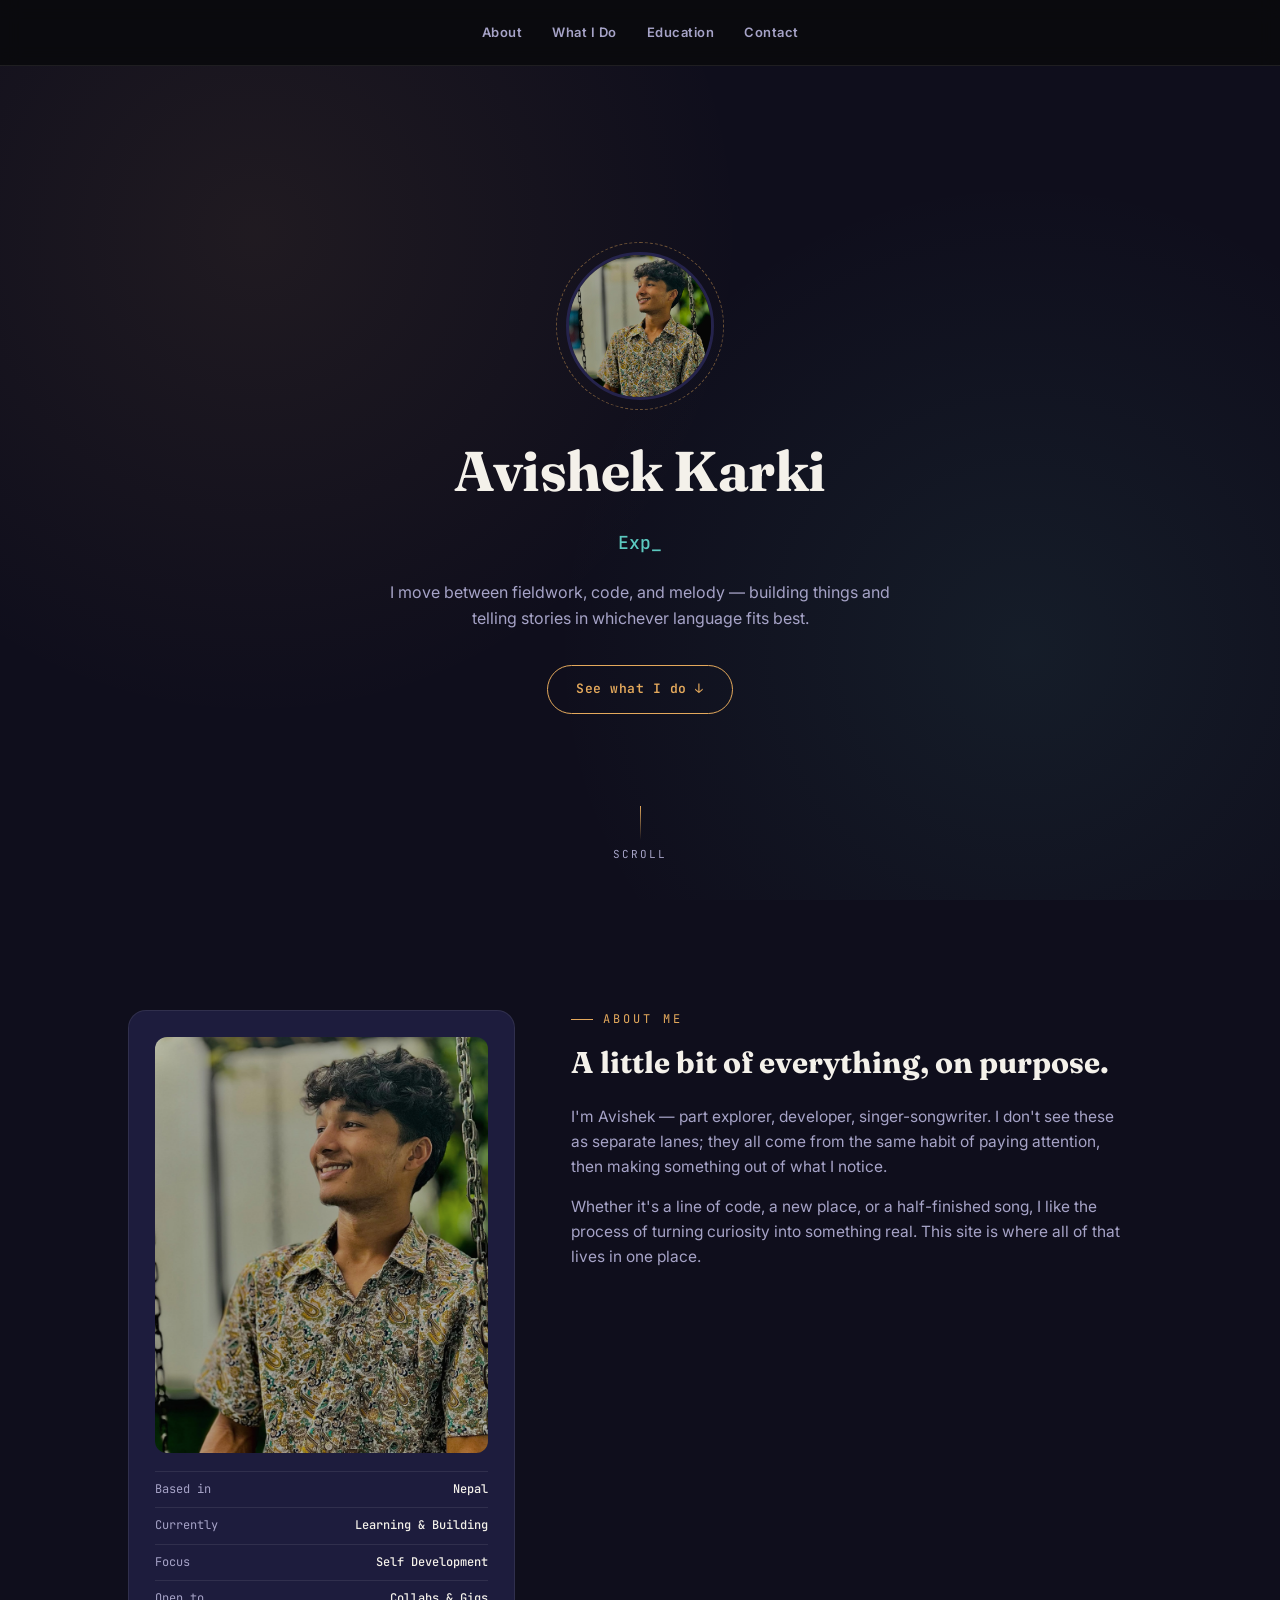
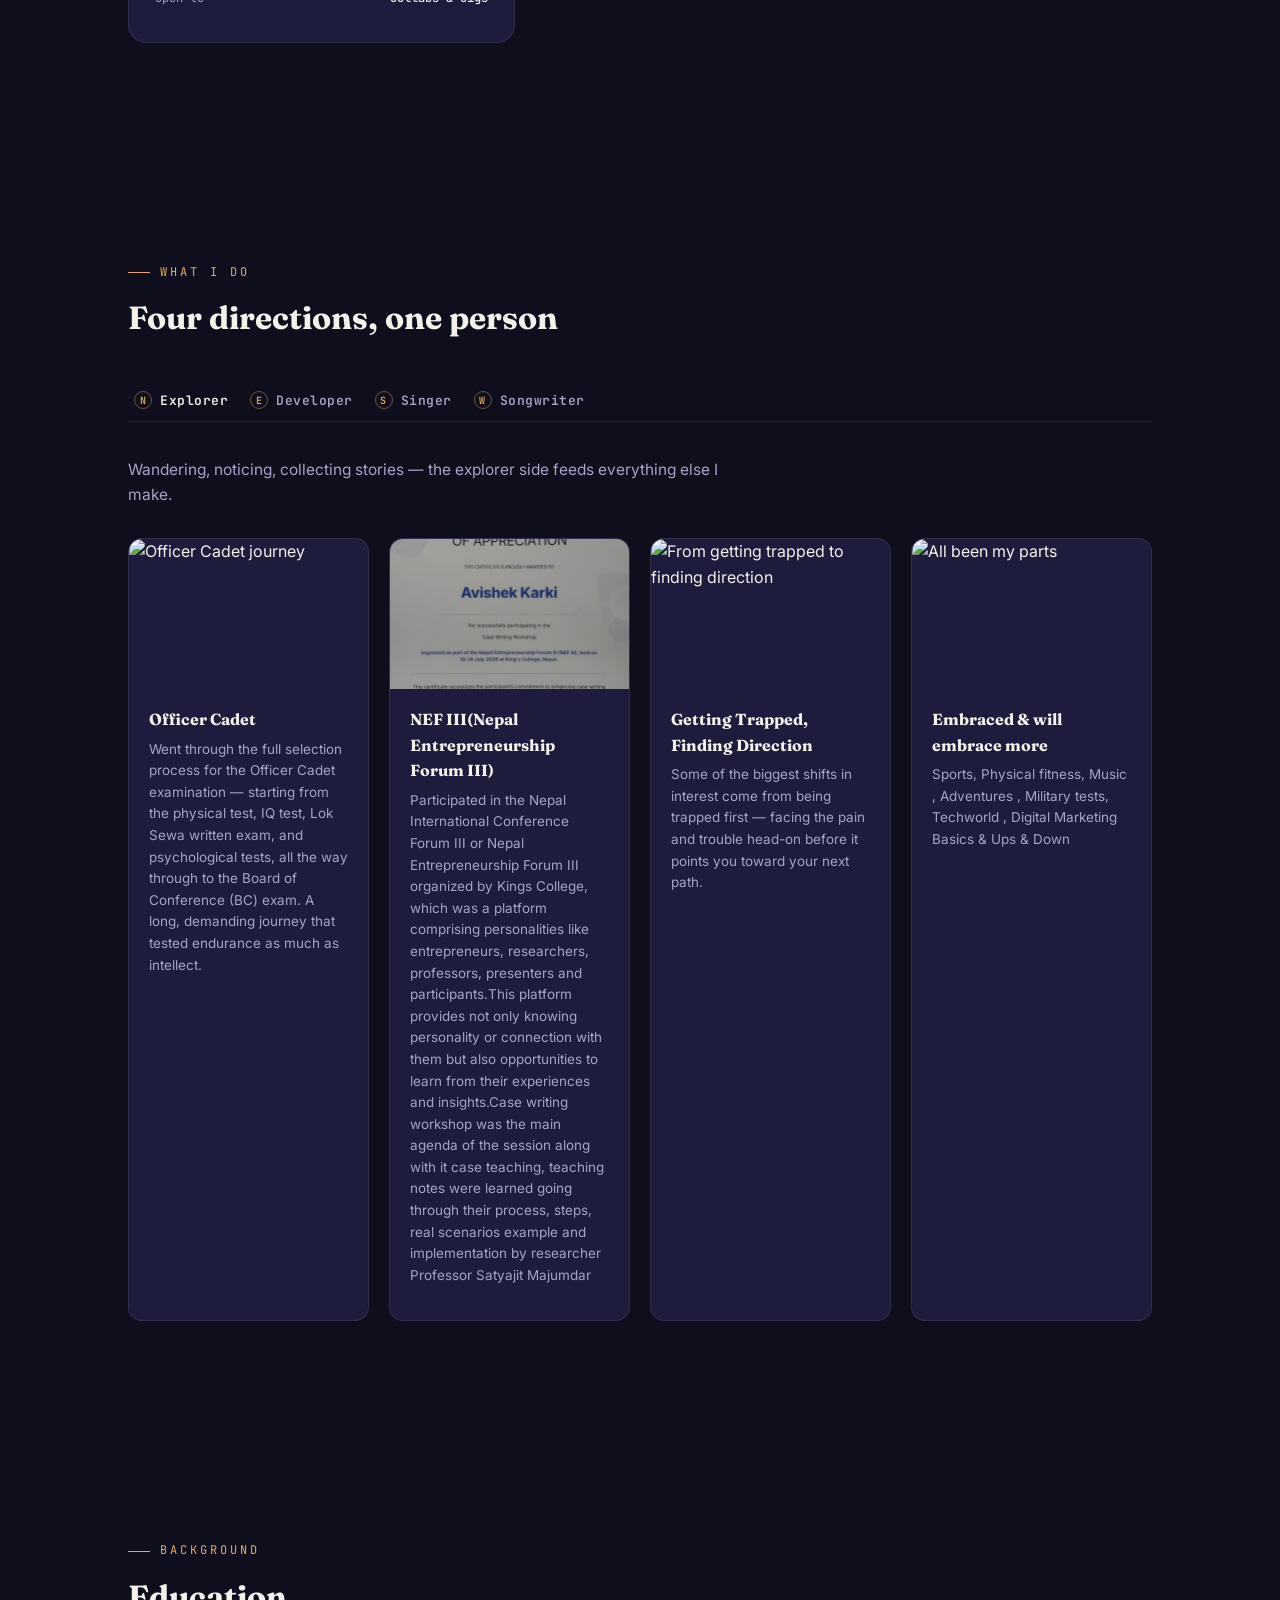
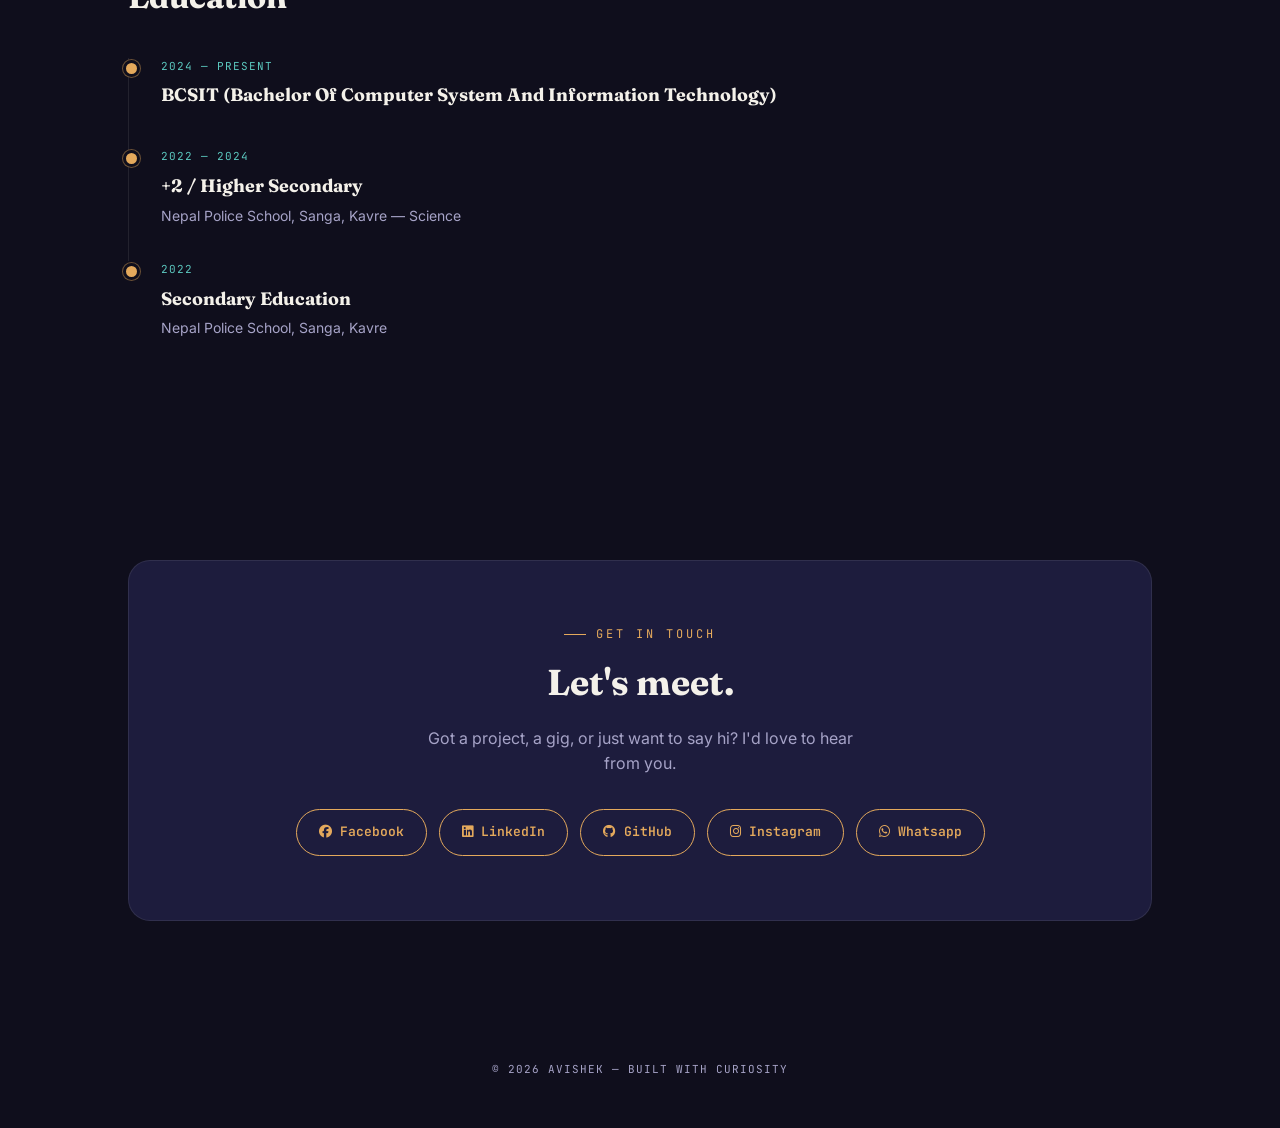
==== commit 75ad2598: "reback activation" ====
--- a/index.html
+++ b/index.html
@@ -64,9 +64,9 @@
 
     <div class="tabs" id="tabs">
       <button class="tab-btn active" data-panel="explorer"><span class="dir">N</span>Explorer</button>
-      <button class="tab-btn active" data-panel="developer"><span class="dir">E</span>Developer</button>
-      <button class="tab-btn active" data-panel="singer"><span class="dir">S</span>Singer</button>
-      <button class="tab-btn active" data-panel="songwriter"><span class="dir">W</span>Songwriter</button>
+      <button class="tab-btn " data-panel="developer"><span class="dir">E</span>Developer</button>
+      <button class="tab-btn " data-panel="singer"><span class="dir">S</span>Singer</button>
+      <button class="tab-btn " data-panel="songwriter"><span class="dir">W</span>Songwriter</button>
       <div class="tab-underline" id="tabUnderline"></div>
     </div>
 
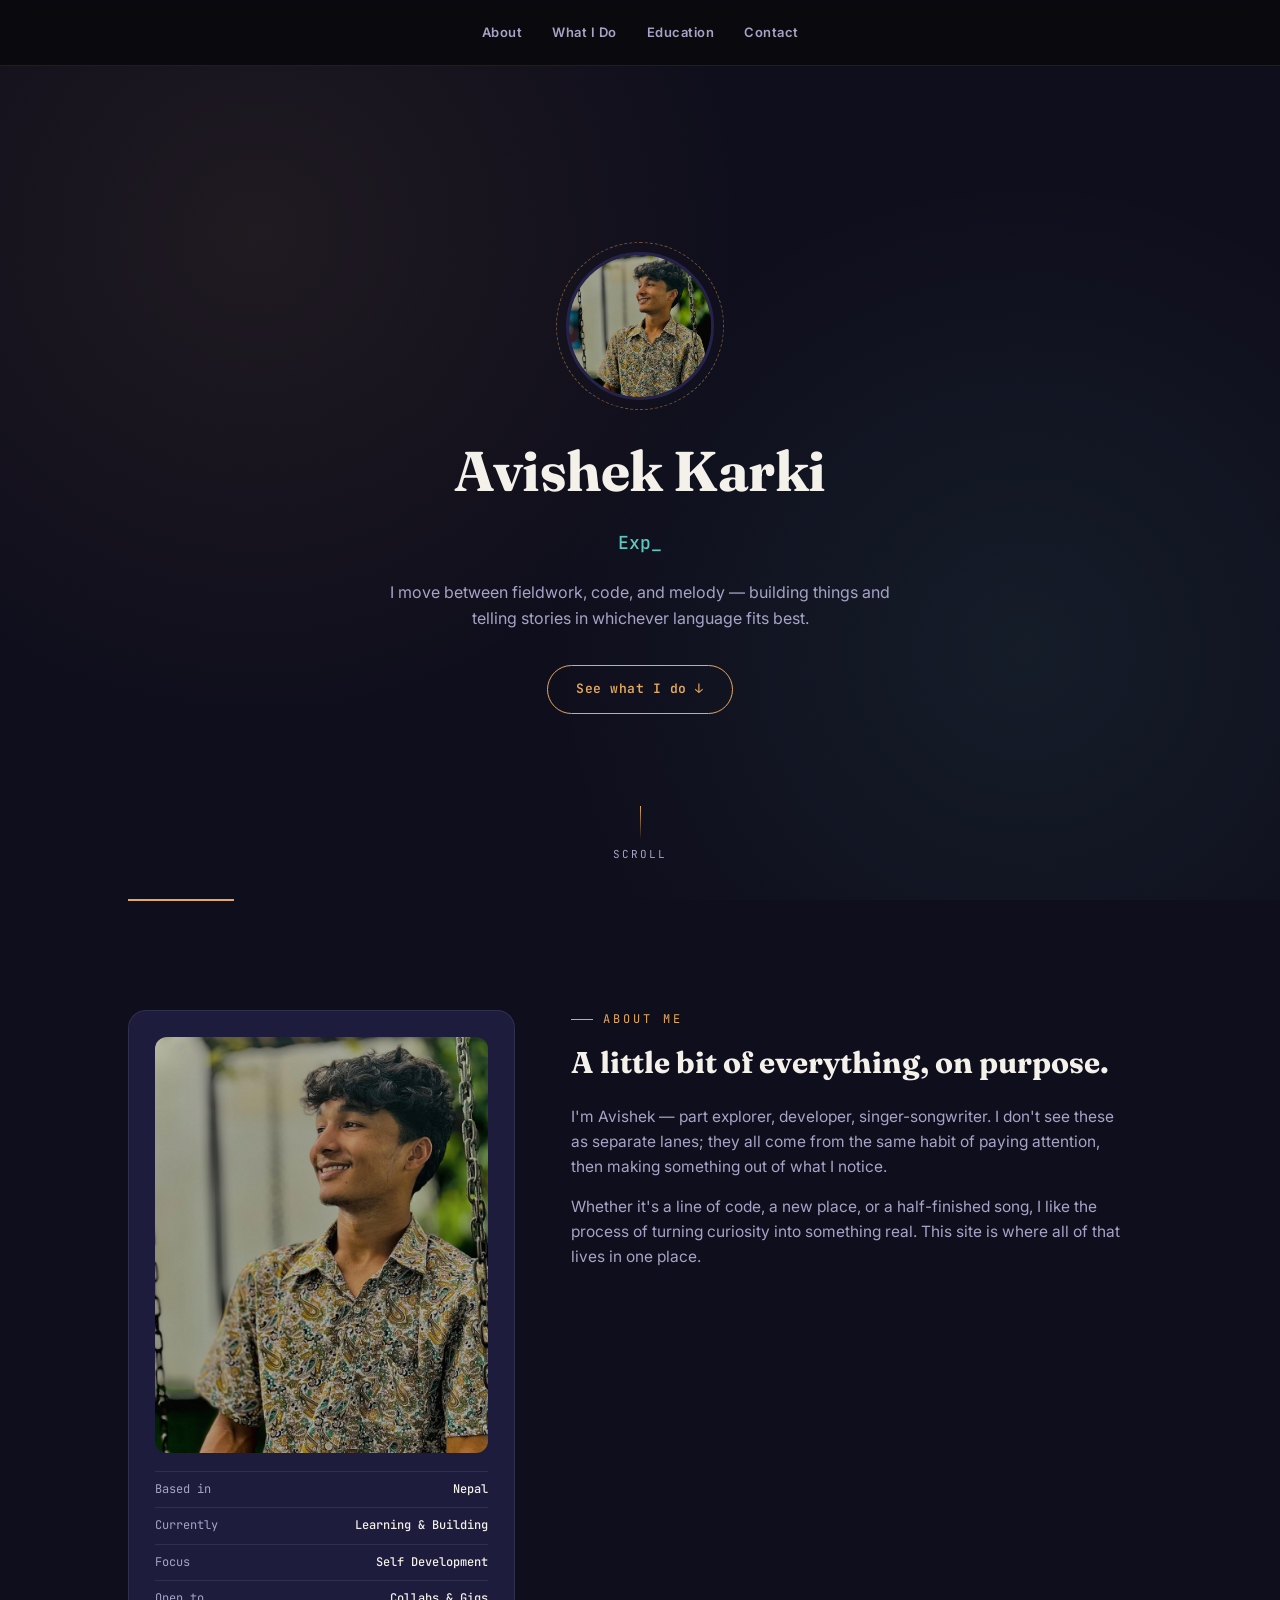
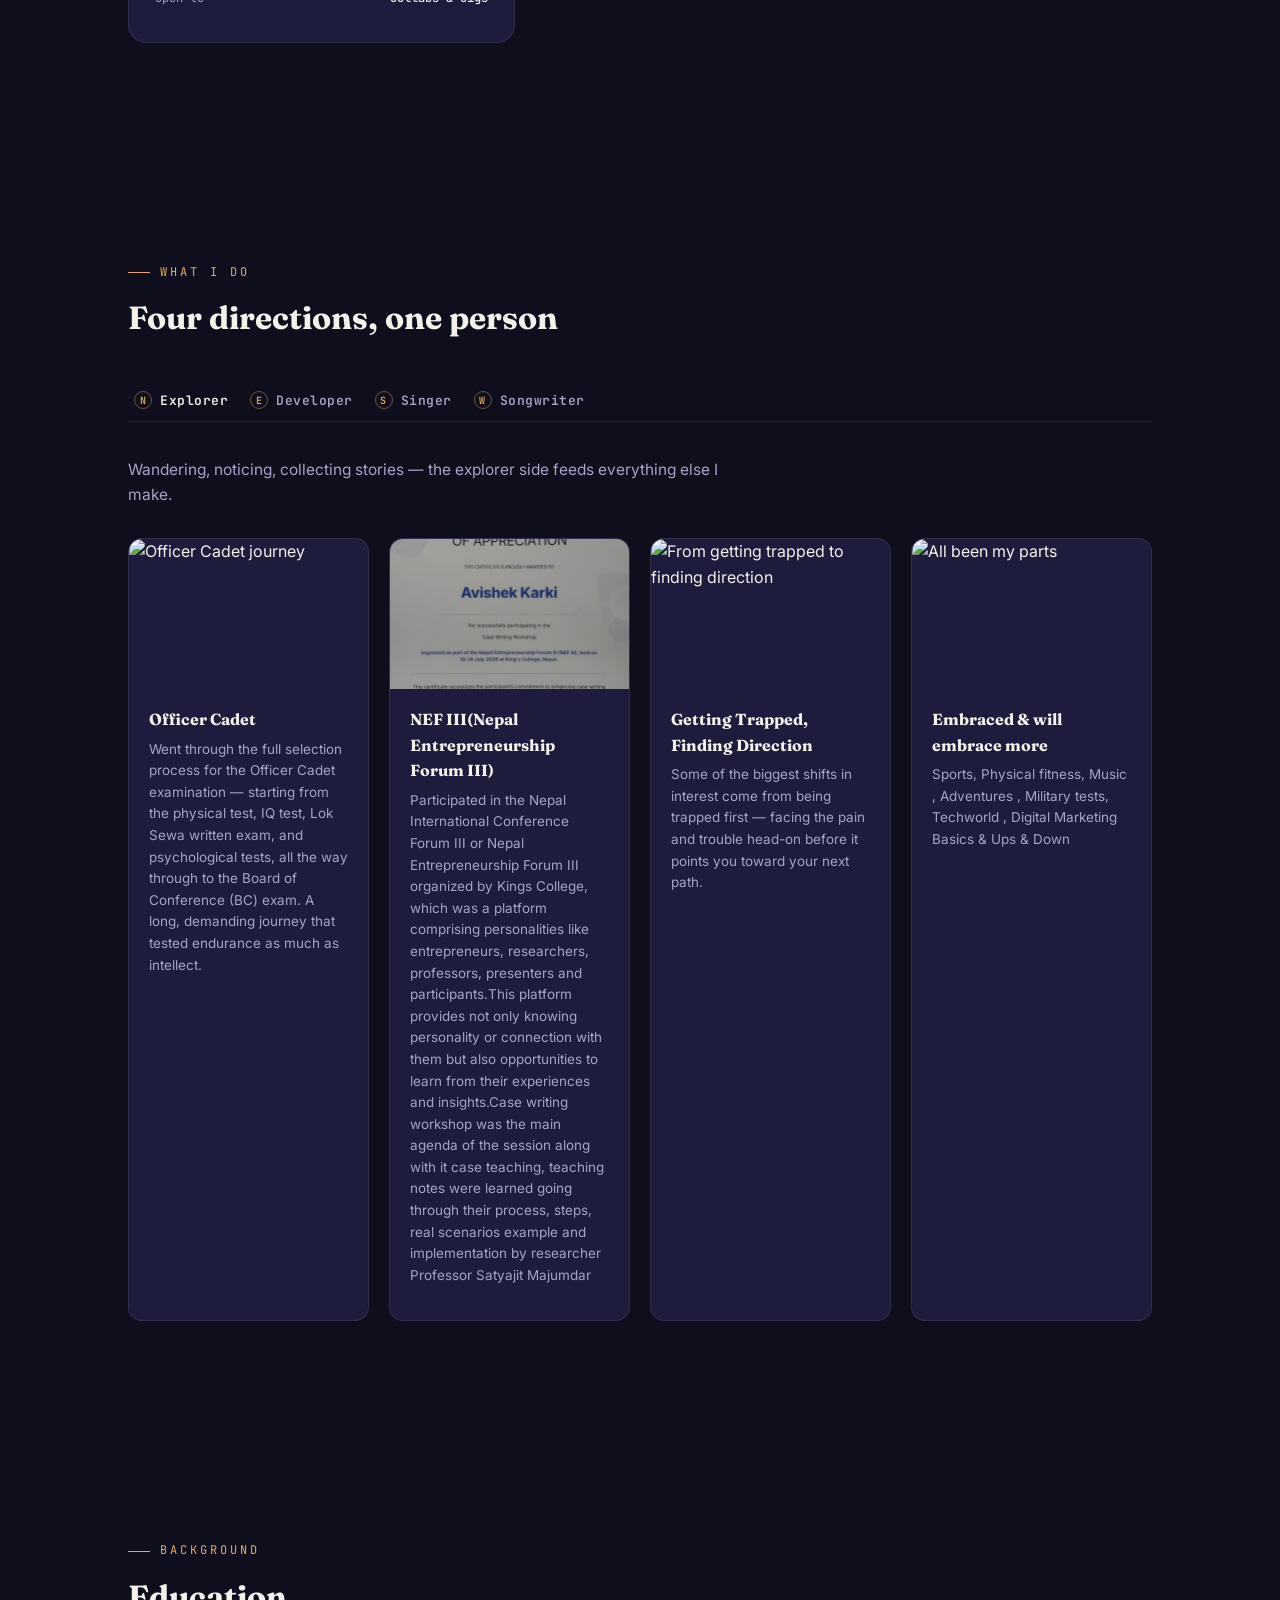
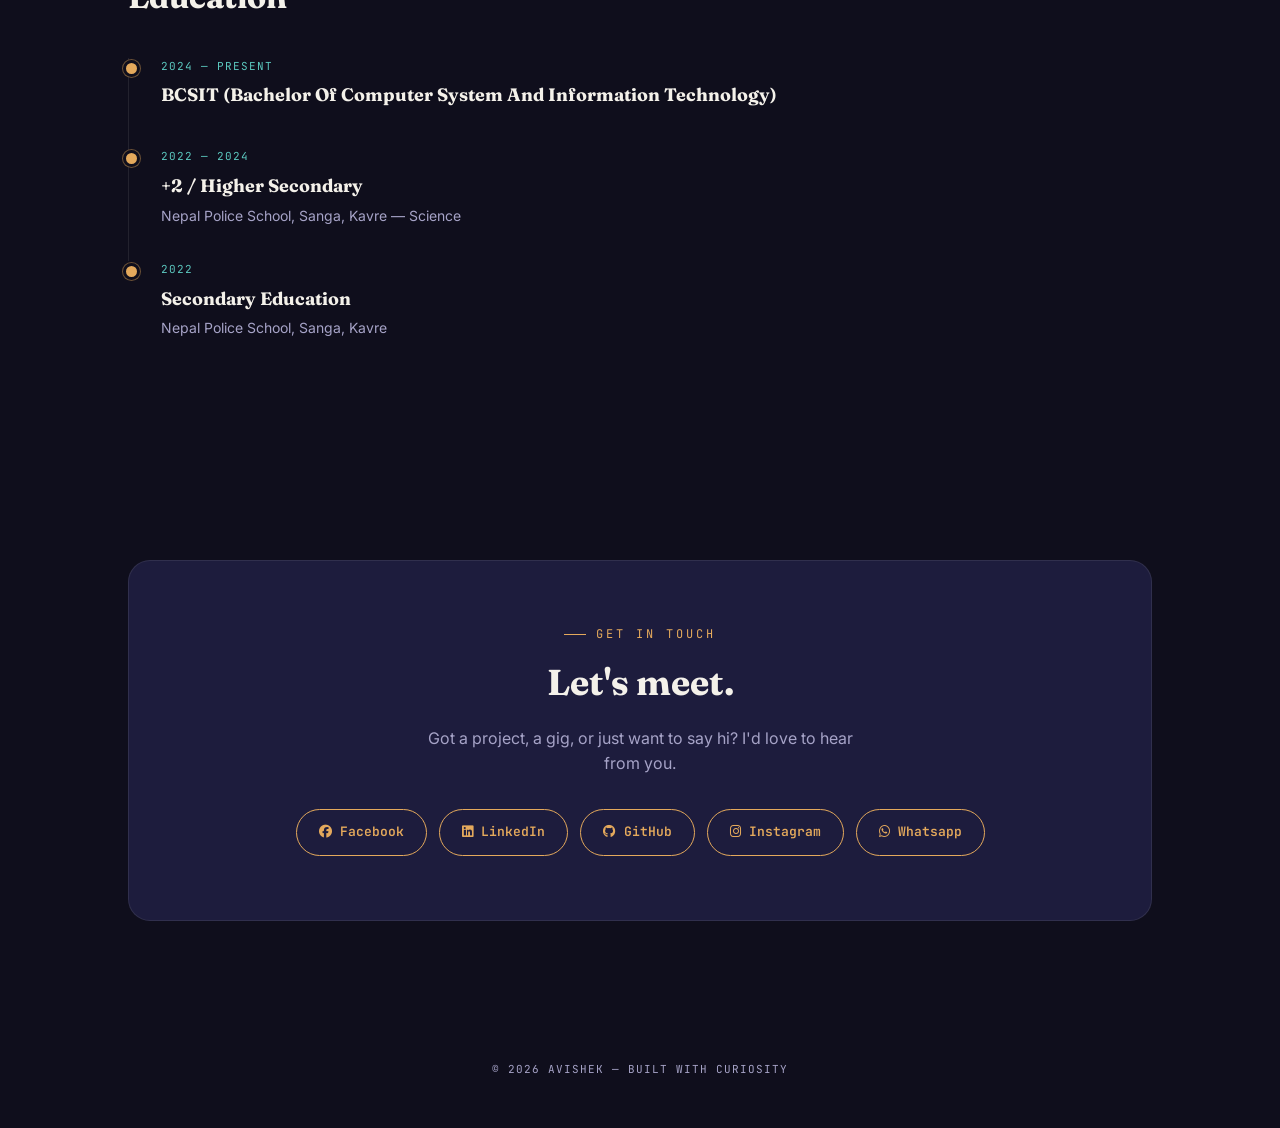
==== commit 0663d2bf: "added scrript at bttm" ====
--- a/index.html
+++ b/index.html
@@ -11,7 +11,7 @@
 <link rel="preconnect" href="https://fonts.gstatic.com" crossorigin>
 <link href="https://fonts.googleapis.com/css2?family=Fraunces:ital,wght@0,400;0,600;0,700;1,500&family=Inter:wght@400;500;600;700&family=JetBrains+Mono:wght@400;500;600&display=swap" rel="stylesheet">
 <link rel="stylesheet" href="css/style.css">
-<script src="js/index.js"></script>
+<!-- <script src="js/index.js"></script> -->
 </head>
 <body>
 
@@ -249,5 +249,6 @@
   </section>
 
   <footer>© 2026 AVISHEK — BUILT WITH CURIOSITY</footer>
+<script src="js/index.js"></script>
 </body>
 </html>
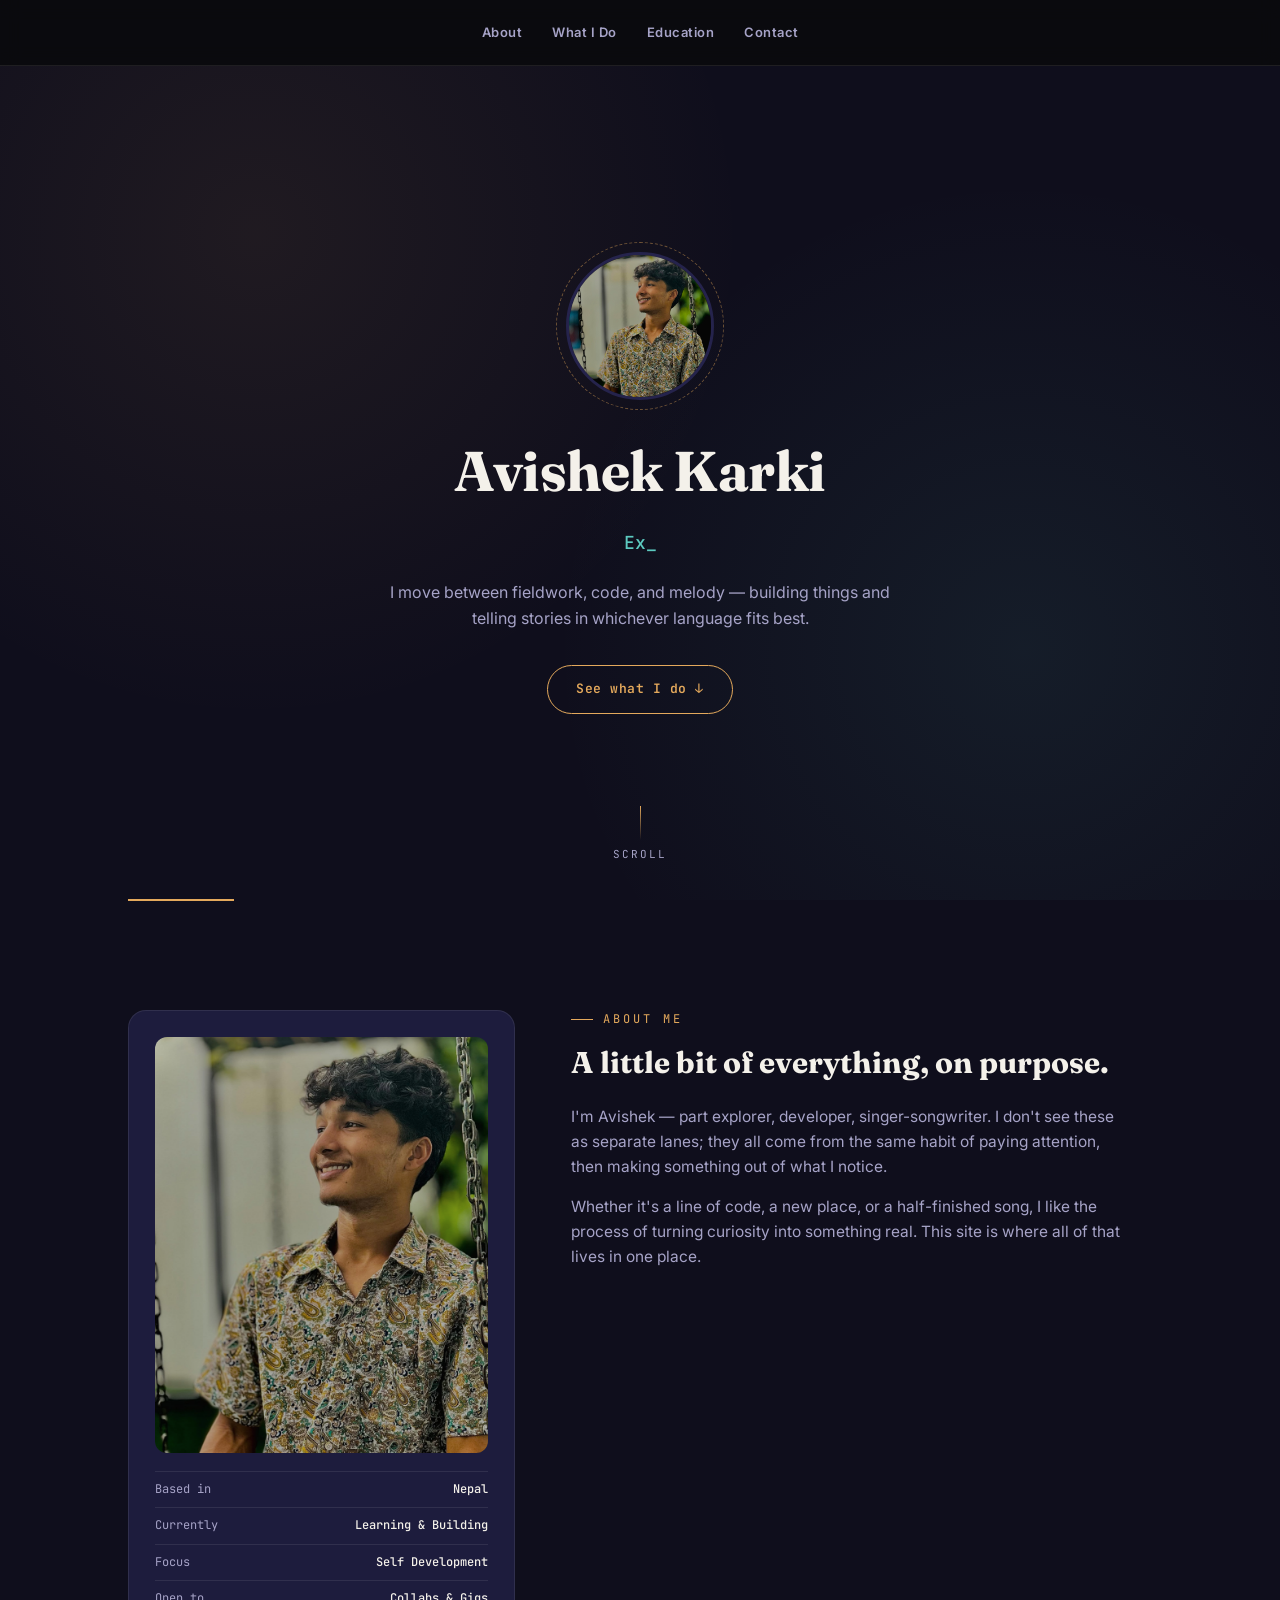
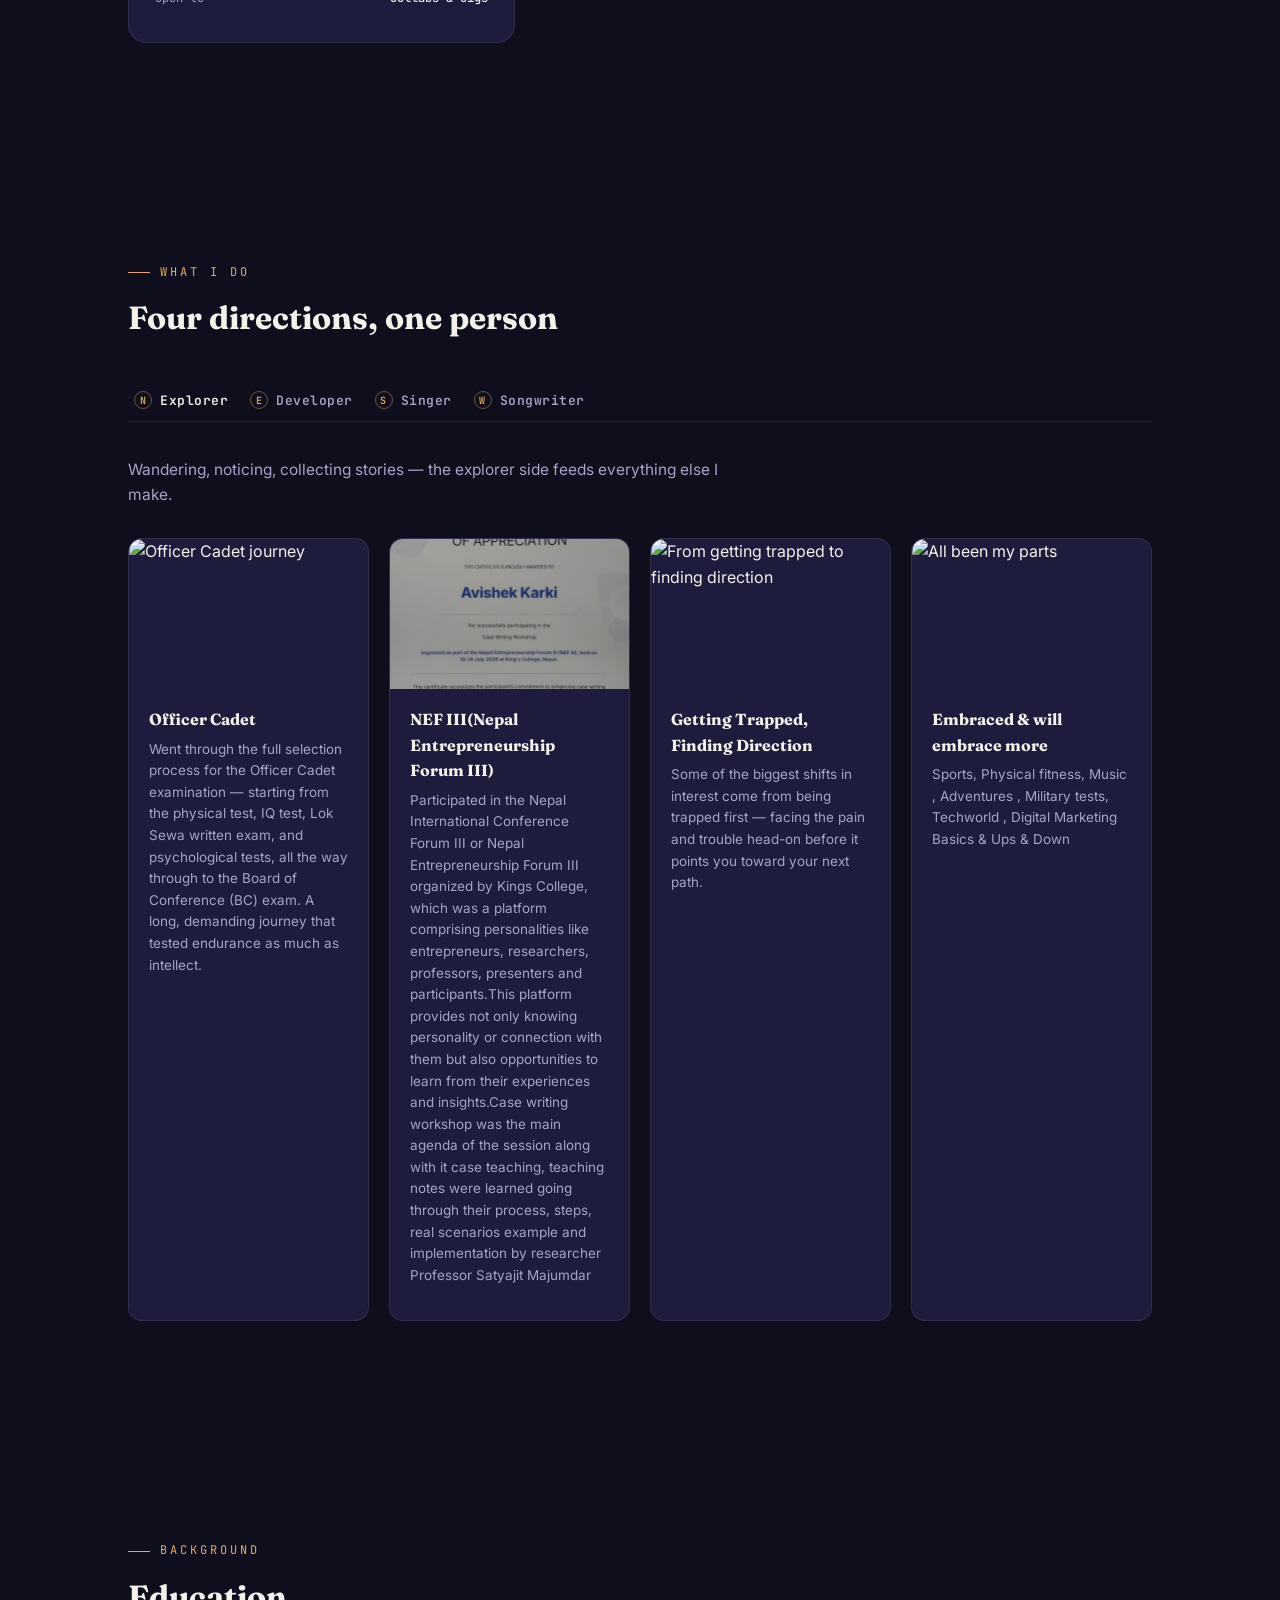
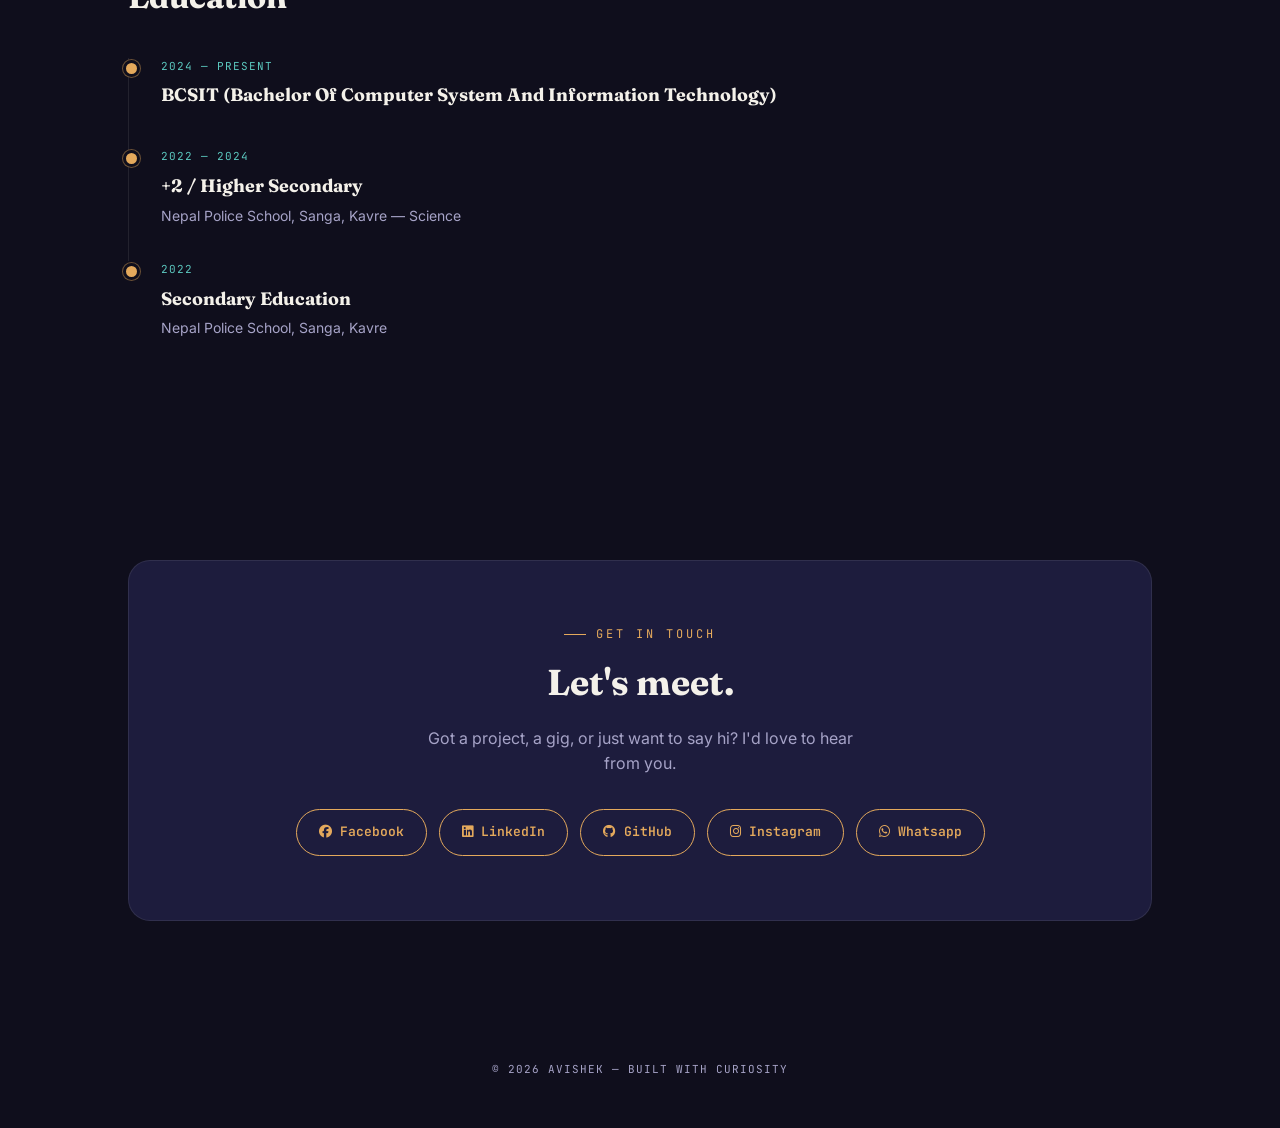
==== commit d1407f17: "added insta vid" ====
--- a/index.html
+++ b/index.html
@@ -156,7 +156,7 @@
       <div class="music-links">
         <a href="#" target="_blank" rel="noopener"> YouTube</a>
         <a href="#" target="_blank" rel="noopener"> Spotify</a>
-        <a href="#" target="_blank" rel="noopener"> Instagram</a>
+        <a href="https://www.instagram.com/reel/DEmiEiuSJ5j/?utm_source=ig_web_copy_link&igsh=MzRlODBiNWFlZA==" target="_blank" rel="noopener"> Instagram</a>
         <a href="https://www.facebook.com/share/r/1GJztR1WgJ/" target="_blank" rel="noopener"> Facebook</a>
       </div>
       <div class="video-embed">
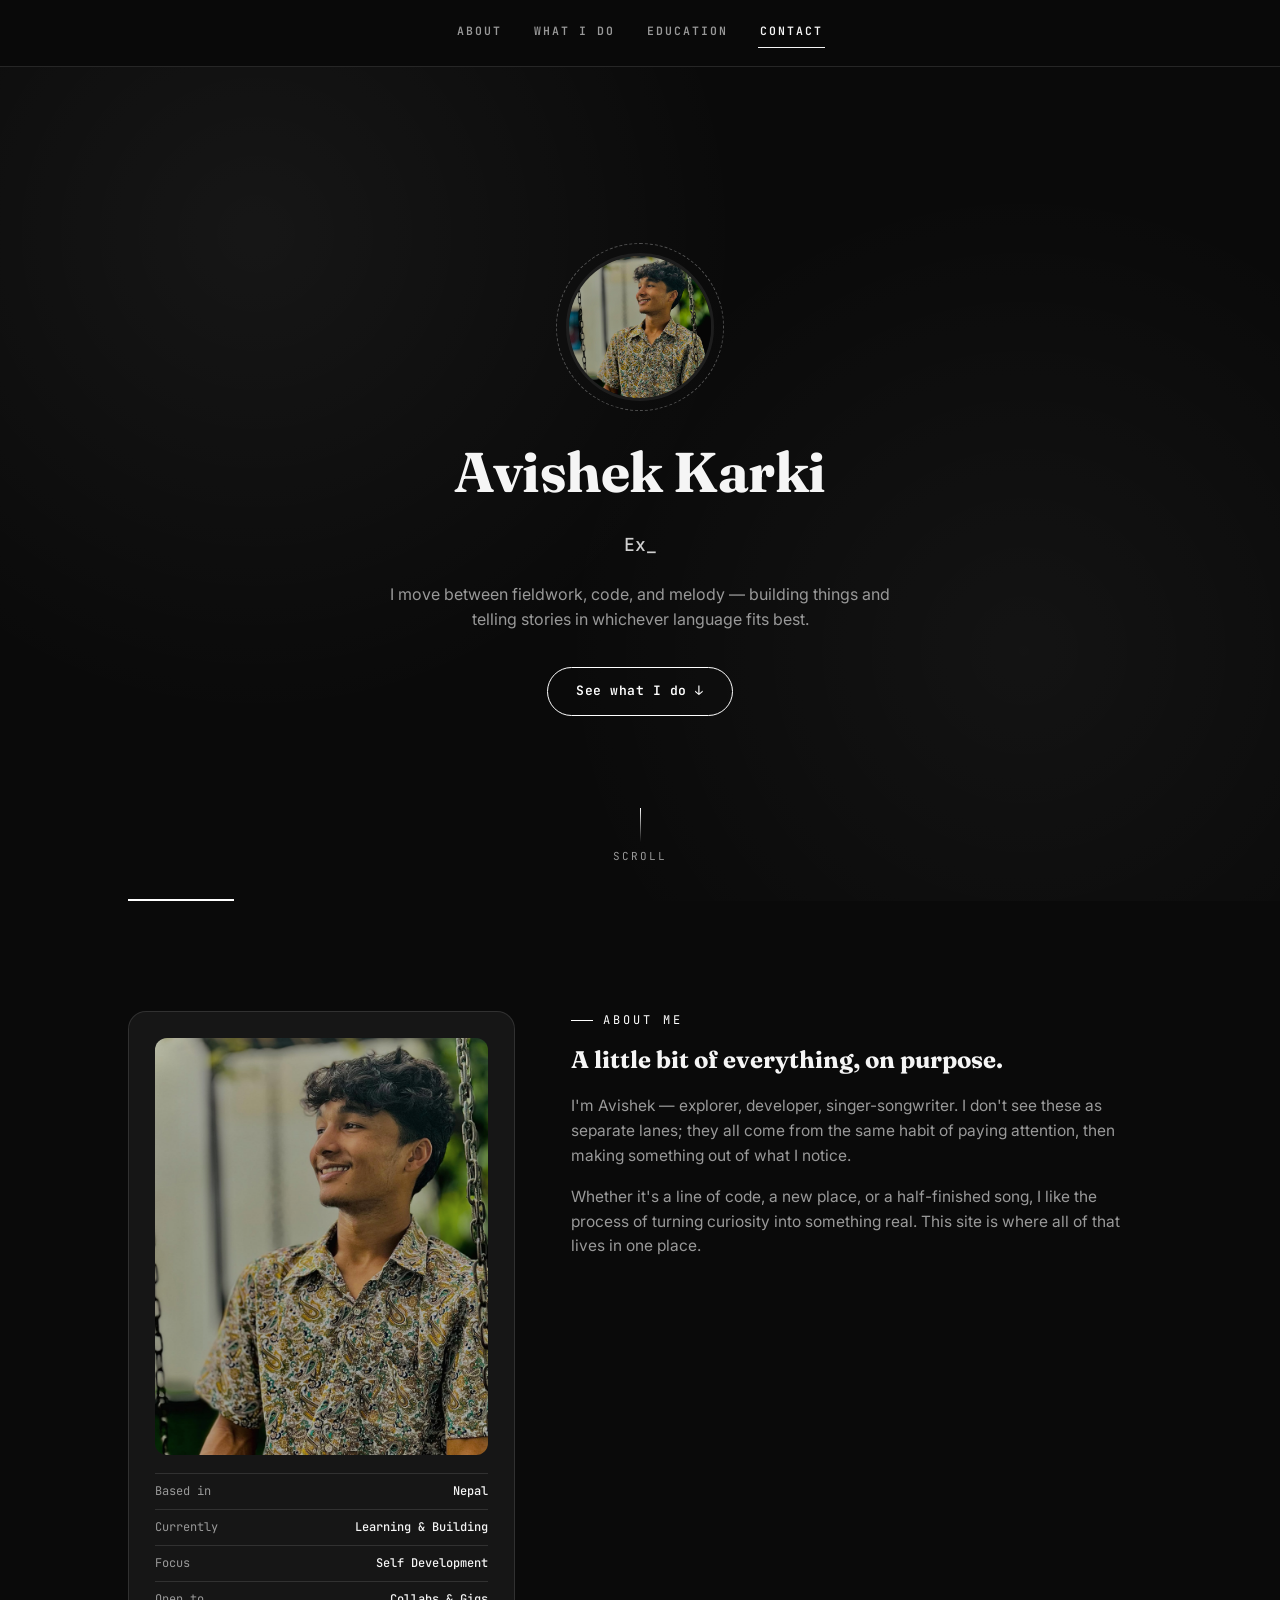
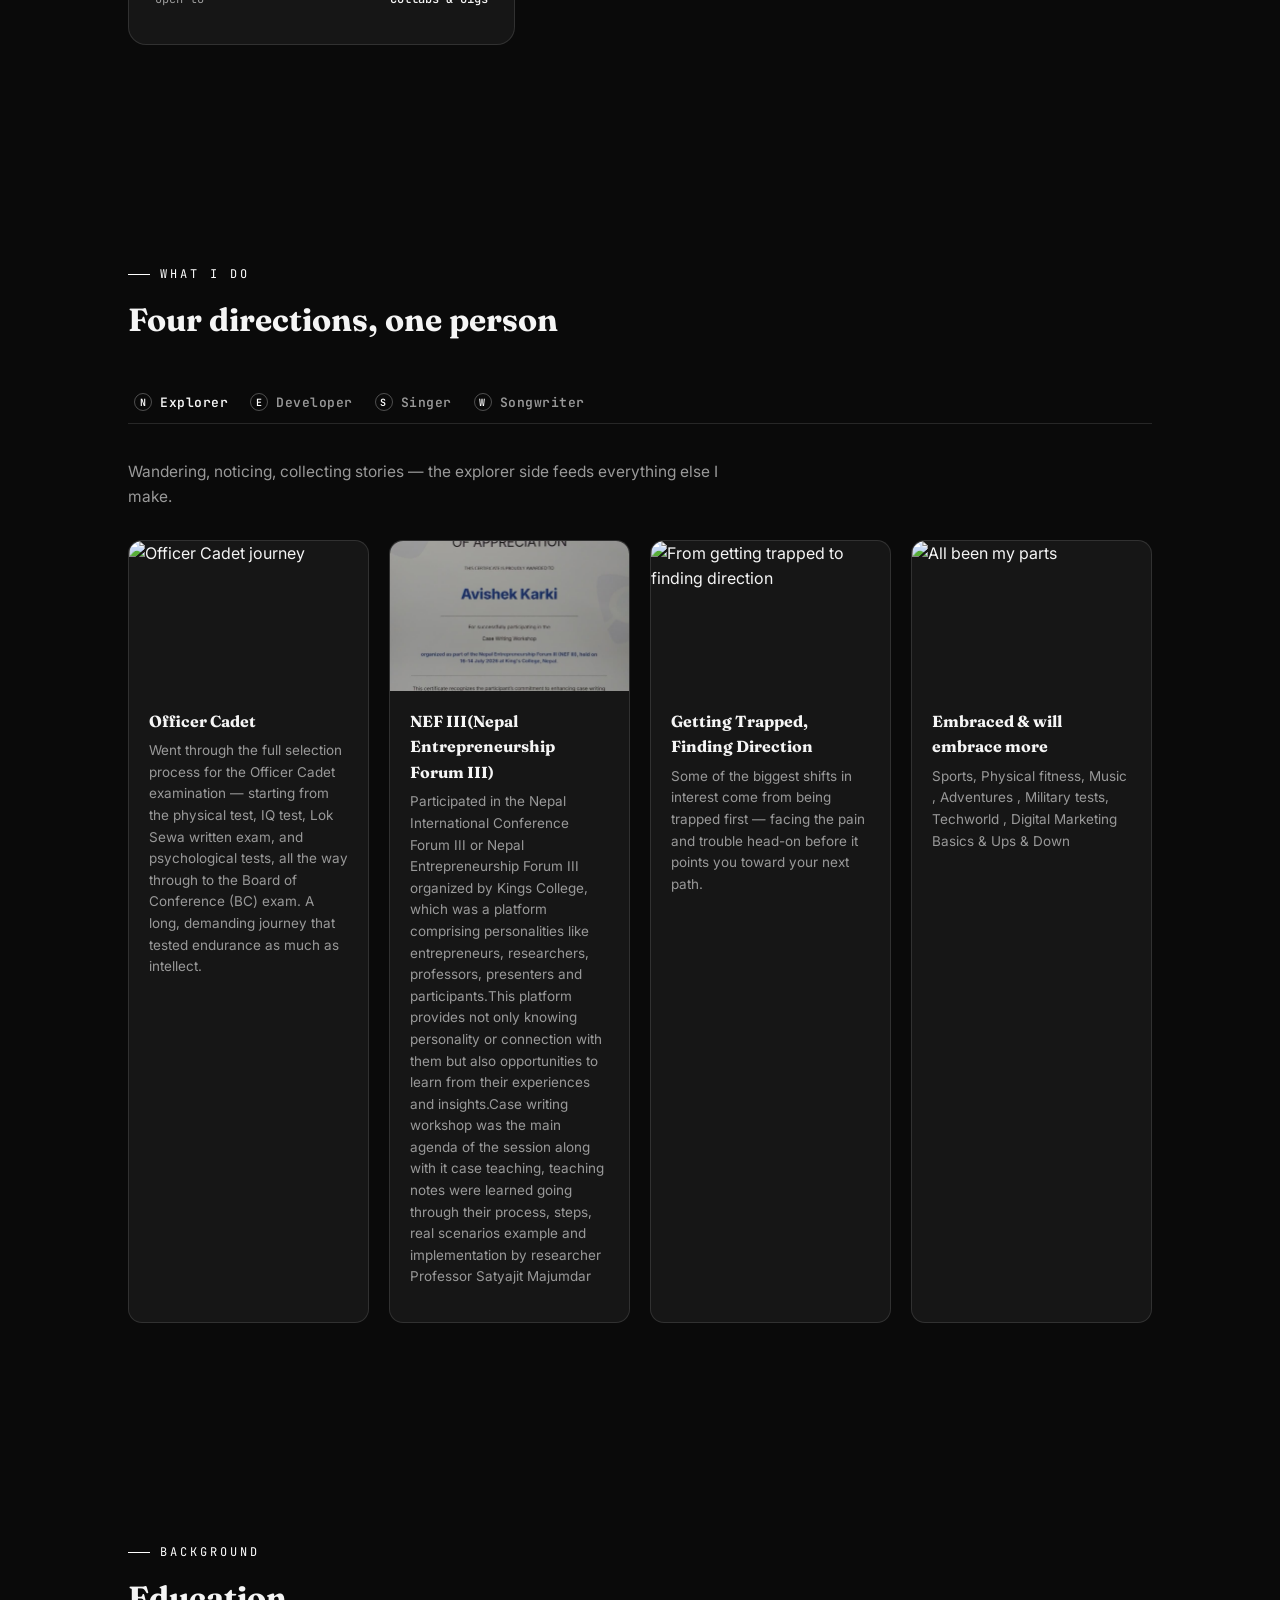
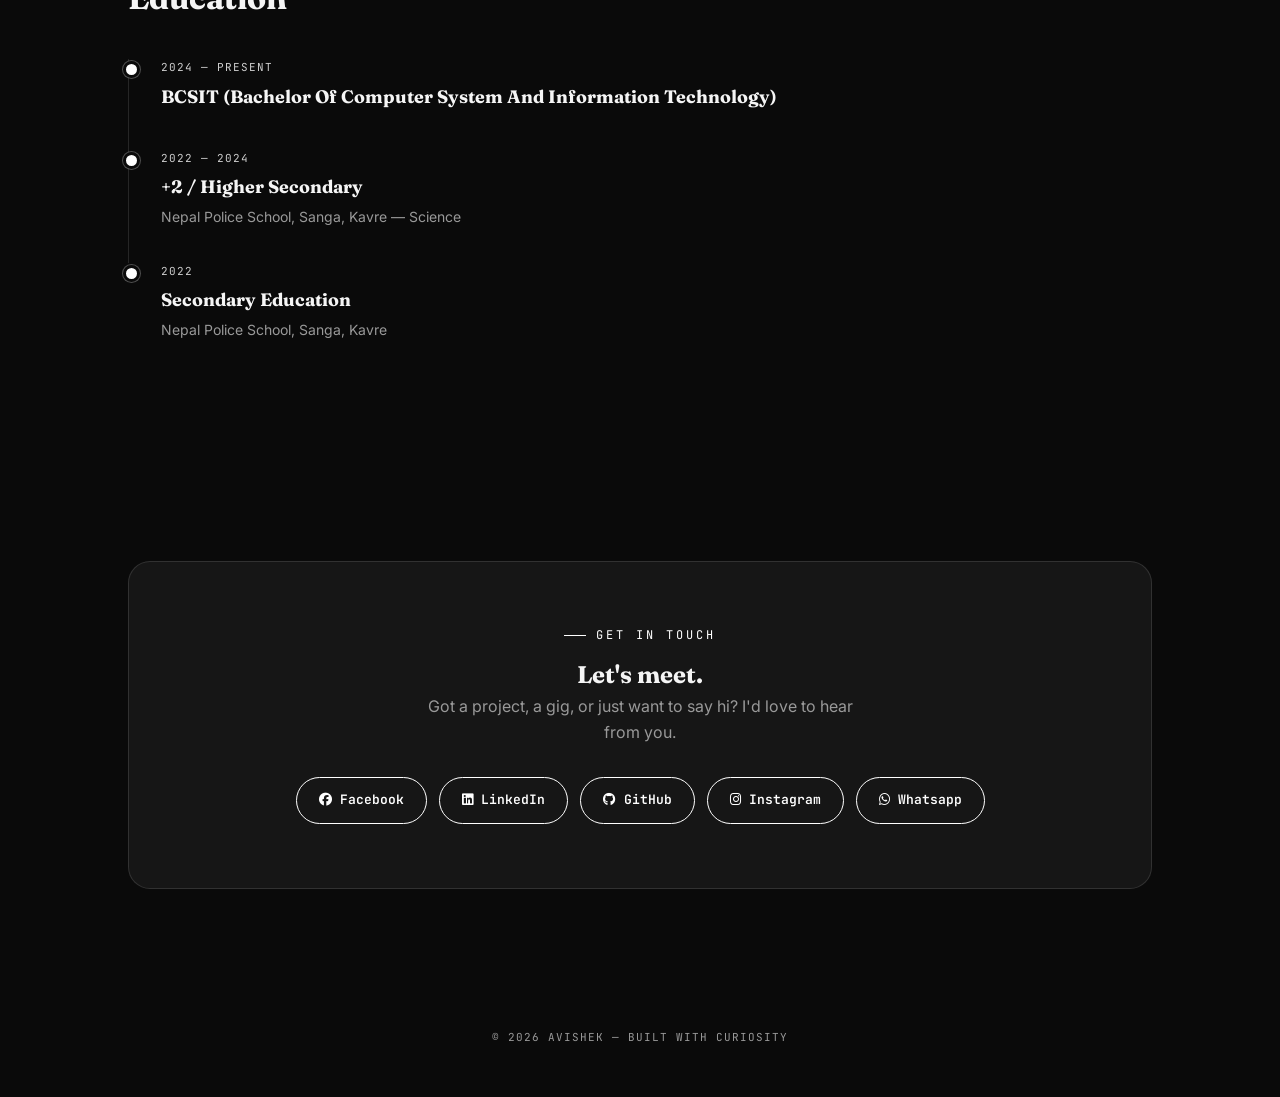
==== commit 5b49fddb: "edited h2" ====
--- a/index.html
+++ b/index.html
@@ -51,7 +51,7 @@
       <div class="about-text">
         <div class="eyebrow">About Me</div>
         <h2>A little bit of everything, on purpose.</h2>
-        <p>I'm Avishek — part explorer, developer, singer-songwriter. I don't see these as separate lanes; they all come from the same habit of paying attention, then making something out of what I notice.</p>
+        <p>I'm Avishek — explorer, developer, singer-songwriter. I don't see these as separate lanes; they all come from the same habit of paying attention, then making something out of what I notice.</p>
         <p>Whether it's a line of code, a new place, or a half-finished song, I like the process of turning curiosity into something real. This site is where all of that lives in one place.</p>
       </div>
     </div>
--- a/css/style.css
+++ b/css/style.css
@@ -1,26 +1,25 @@
 
+  /* ================= ROOT / RESET ================= */
   :root{
-    --bg:#0f0e1c;
-    --bg-alt:#161530;
-    --surface:#1d1c3d;
-    --surface-2:#25234c;
-    --ink:#f4f1ea;
-    --muted:#a6a3c7;
-    --gold:#e4a95c;
-    --gold-dim:#c8935080;
-    --teal:#5cc9c0;
-    --line: rgba(244,241,234,0.09);
+    --bg:#0a0a0a;
+    --bg-alt:#111111;
+    --surface:#161616;
+    --surface-2:#1e1e1e;
+    --ink:#f5f5f5;
+    --muted:#999999;
+    --gold:#ffffff;
+    --gold-dim:rgba(255,255,255,0.28);
+    --teal:#cfcfcf;
+    --line: rgba(245,245,245,0.12);
   }
 
   * { box-sizing: border-box; }
-
   html { scroll-behavior: smooth; }
-  
-  body{ overflow-x: hidden; }
   img { max-width: 100%; display: block; }
 
   body{
     margin:0;
+    overflow-x: hidden;
     background: var(--bg);
     color: var(--ink);
     font-family: 'Inter', sans-serif;
@@ -28,7 +27,23 @@
     -webkit-font-smoothing: antialiased;
   }
 
+  a { color: inherit; }
   h1,h2,h3 { font-family: 'Fraunces', serif; margin: 0; }
+
+  section{
+    max-width: 1080px;
+    margin: 0 auto;
+    padding: 110px 28px;
+  }
+
+  /* ================= SHARED TEXT STYLES ================= */
+  .section-title{
+    font-size: clamp(26px, 4vw, 32px);
+    font-weight: 600;
+    color: var(--ink);
+    margin-bottom: 36px;
+    letter-spacing: -0.3px;
+  }
 
   .eyebrow{
     font-family: 'JetBrains Mono', monospace;
@@ -50,58 +65,61 @@
     display: inline-block;
   }
 
-  section{
-    max-width: 1080px;
-    margin: 0 auto;
-    padding: 110px 28px;
-  }
-
-  a { color: inherit; }
-
-  /* ---------------- NAV ---------------- */
+  /* ================= NAV ================= */
   .navbar{
     position: sticky;
     top: 0;
     z-index: 100;
     display: flex;
     align-items: center;
-    justify-content: space-between;
-    padding: 18px 28px;
-    background: rgba(15,14,28,0.75);
+    justify-content: center;
+    padding: 18px 20px;
+    background: rgba(10,10,10,0.75);
     backdrop-filter: blur(10px);
     border-bottom: 1px solid var(--line);
-  }
-
-  .navbar .logo{
-    font-family: 'JetBrains Mono', monospace;
-    font-weight: 600;
-    color: var(--gold);
-    letter-spacing: 1px;
-    font-size: 15px;
-    text-decoration: none;
+    width: 100%;
   }
 
   .navbar .links{
     display: flex;
-    gap: 26px;
-    overflow-x: auto;
-    scrollbar-width: none;
-  }
-  .navbar .links::-webkit-scrollbar{ display:none; }
+    flex-wrap: wrap;
+    justify-content: center;
+    align-items: center;
+    gap: 14px 28px;
+    max-width: 100%;
+  }
 
   .navbar .links a{
     text-decoration: none;
     color: var(--muted);
-    font-size: 13px;
+    font-family: 'JetBrains Mono', monospace;
+    font-size: 11.5px;
     font-weight: 600;
-    letter-spacing: .5px;
+    letter-spacing: 2px;
+    text-transform: uppercase;
     white-space: nowrap;
-    transition: color .2s ease;
+    transition: color .25s ease;
+    padding: 4px 2px 8px;
+    position: relative;
+  }
+
+  .navbar .links a::after{
+    content:"";
+    position: absolute;
+    left: 0;
+    right: 100%;
+    bottom: 0;
+    height: 1px;
+    background: var(--ink);
+    transition: right .3s ease;
   }
 
   .navbar .links a:hover{ color: var(--ink); }
-
-  /* ---------------- HERO ---------------- */
+  .navbar .links a:hover::after{ right: 0; }
+  .navbar .links a.current{ color: var(--ink); }
+  .navbar .links a.current::after{ right: 0; }
+
+  /* ================= HERO ================= */
   .hero{
     min-height: calc(100vh - 66px);
     display: flex;
@@ -112,8 +130,8 @@
     padding: 60px 24px;
     position: relative;
     background:
-      radial-gradient(circle at 20% 20%, rgba(228,169,92,0.08), transparent 40%),
-      radial-gradient(circle at 80% 70%, rgba(92,201,192,0.08), transparent 40%);
+      radial-gradient(circle at 20% 20%, rgba(255,255,255,0.05), transparent 40%),
+      radial-gradient(circle at 80% 70%, rgba(255,255,255,0.04), transparent 40%);
   }
 
   .hero-photo-wrap{
@@ -223,7 +241,7 @@
     100% { transform: scaleY(0); transform-origin: bottom; }
   }
 
-  /* ---------------- ABOUT ---------------- */
+  /* ================= ABOUT ================= */
   .about-grid{
     display: grid;
     grid-template-columns: 0.8fr 1.2fr;
@@ -264,11 +282,6 @@
 
   .facts li b{ color: var(--ink); font-weight: 500; }
 
-  .about-text h2{
-    font-size: 30px;
-    margin-bottom: 18px;
-  }
-
   .about-text p{
     color: var(--muted);
     font-size: 15.5px;
@@ -276,14 +289,13 @@
     max-width: 560px;
   }
 
-  /* ---------------- WORK / TABS ---------------- */
+  /* ================= WORK / TABS ================= */
   .tabs{
     display: flex;
     gap: 10px;
     flex-wrap: wrap;
     margin-bottom: 36px;
     border-bottom: 1px solid var(--line);
-    padding-bottom: 0;
   }
 
   .tab-btn{
@@ -334,7 +346,6 @@
     font-size: 15.5px;
   }
 
-  /* card grid used by explorer + developer panels */
   .grid-cards{
     display: grid;
     grid-template-columns: repeat(auto-fit, minmax(240px, 1fr));
@@ -350,13 +361,9 @@
   }
 
   .card:hover{ transform: translateY(-4px); border-color: var(--gold-dim); }
-
   .card img{ width: 100%; height: 150px; object-fit: cover; }
-
   .card .body{ padding: 18px 20px 22px; }
-
   .card h3{ font-size: 16px; margin-bottom: 6px; }
-
   .card p{ font-size: 13.5px; color: var(--muted); margin: 0 0 12px; }
 
   .card a.link{
@@ -367,7 +374,6 @@
     font-weight: 600;
   }
 
-  /* singer panel */
   .music-links{ display:flex; flex-wrap: wrap; gap: 10px; margin-bottom: 30px; }
 
   .music-links a{
@@ -411,7 +417,6 @@
     border:1px solid var(--line);
   }
 
-  /* songwriter panel - track list */
   .track-list{ display:flex; flex-direction:column; border-top:1px solid var(--line); }
   .track-row{
     display:flex; align-items:center; justify-content:space-between;
@@ -422,7 +427,7 @@
   .track-row .t-tag{ font-family:'JetBrains Mono',monospace; font-size:11px; color:var(--muted); }
   .track-row a.link{ font-family:'JetBrains Mono',monospace; font-size:12px; color: var(--gold); text-decoration:none; font-weight:600; }
 
-  /* ---------------- EDUCATION ---------------- */
+  /* ================= EDUCATION ================= */
   .timeline-item{
     position: relative;
     padding-left: 32px;
@@ -445,7 +450,7 @@
   .timeline-item h3{ font-size:18px; margin: 6px 0 4px; }
   .timeline-item p{ margin:0; color: var(--muted); font-size:14px; }
 
-  /* ---------------- CONTACT ---------------- */
+  /* ================= CONTACT ================= */
   .contact-section{
     background: var(--surface);
     border: 1px solid var(--line);
@@ -453,7 +458,7 @@
     padding: 64px 40px;
     text-align: center;
   }
-  .contact-section h2{ font-size: 36px; margin-bottom: 14px; }
+  .contact-section .section-title{ margin-bottom: 14px; }
   .contact-section p.sub{ color: var(--muted); max-width: 460px; margin: 0 auto 32px; }
 
   .contact-links{ display:flex; justify-content:center; flex-wrap:wrap; gap: 12px; }
@@ -473,21 +478,8 @@
     letter-spacing: 1px;
   }
 
-  /* ---------------- RESPONSIVE ---------------- */
-  /* @media (max-width: 760px){
-    section{ padding: 80px 20px; }
-    .about-grid{ grid-template-columns: 1fr; }
-    .about-card img{ aspect-ratio: 16/9; }
-    .contact-section{ padding: 48px 22px; }
-  }
-
-  @media (prefers-reduced-motion: reduce){
-    *{ animation: none !important; transition: none !important; }
-  } */
-
-
-
-@media (max-width: 900px){
+  /* ================= RESPONSIVE ================= */
+  @media (max-width: 900px){
     .about-grid{ grid-template-columns: 1fr; gap: 36px; }
     .about-card{ max-width: 360px; margin: 0 auto; }
     .about-card img{ aspect-ratio: 16/9; }
@@ -500,7 +492,6 @@
     .contact-section{ padding: 46px 22px; }
     .hero{ padding: 50px 20px; }
     .hero-photo-wrap{ width: 128px; height: 128px; }
-    h2{ font-size: clamp(24px, 5.5vw, 30px) !important; }
 
     .tabs{
       flex-wrap: nowrap;
@@ -511,19 +502,19 @@
     .tabs::-webkit-scrollbar{ display: none; }
     .tab-btn{ flex-shrink: 0; }
 
-    .work-item, .timeline-item{ padding-left: 26px; }
+    .timeline-item{ padding-left: 26px; }
     .contact-links{ gap: 10px; }
   }
 
   @media (max-width: 480px){
     section{ padding: 56px 16px; }
     .navbar .links{ gap: 10px 16px; }
-    .navbar .links a{ font-size: 12px; }
+    .navbar .links a{ font-size: 10.5px; letter-spacing: 1.5px; }
     .hero-photo-wrap{ width: 108px; height: 108px; }
     .hero .tagline{ font-size: 14.5px; padding: 0 6px; }
     .btn{ padding: 12px 22px; font-size: 12px; }
     .about-card{ padding: 20px; max-width: 100%; }
-    .about-text h2{ font-size: 24px; }
+
     .tabs{ gap: 18px; }
     .tab-btn{ font-size: 12px; padding: 10px 2px; }
     .grid-cards{ grid-template-columns: 1fr; }
@@ -531,86 +522,18 @@
     .music-links a{ font-size: 11.5px; padding: 8px 13px; }
     .photo-gallery{ grid-template-columns: repeat(2, 1fr); }
     .timeline-item h3{ font-size: 16.5px; }
-    .contact-section h2{ font-size: 28px; }
+
     .contact-links{ flex-direction: column; align-items: stretch; }
     .contact-links a{ padding: 12px 18px; font-size: 12.5px; text-align: center; }
     .track-row{ padding: 14px 2px; flex-direction: column; align-items: flex-start; gap: 6px; }
   }
 
   @media (max-width: 360px){
-    .navbar .links a{ font-size: 11.5px; }
+    .navbar .links a{ font-size: 9.5px; letter-spacing: 1px; }
     .hero h1{ font-size: 30px; }
     .eyebrow{ font-size: 11px; }
   }
- /* ================= NAVBAR ================= */
-
-.navbar{
-    position: sticky;
-    top: 0;
-    z-index: 100;
-    display: flex;
-    align-items: center;
-    justify-content: center;
-    padding: 18px 20px;
-    background: rgba(10,10,10,0.75);
-    backdrop-filter: blur(10px);
-    border-bottom: 1px solid var(--line);
-    width: 100%;
-  }
-
-  .navbar .links{
-    display: flex;
-    flex-wrap: wrap;
-    justify-content: center;
-    align-items: center;
-    gap: 14px 26px;
-    max-width: 100%;
-  }
-
-  .navbar .links a{
-    text-decoration: none;
-    color: var(--muted);
-    font-size: 13px;
-    font-weight: 600;
-    letter-spacing: .5px;
-    white-space: nowrap;
-    transition: color .2s ease;
-    padding: 4px 2px;
-  }
-
-  .navbar .links a:hover{ color: var(--ink); }
-
-/* Hover */
-
-.links a:hover{
-
-    color:#56d5ff;
-
-}
-
-/* Animated underline */
-
-.links a::after{
-
-    content:"";
-
-    position:absolute;
-
-    left:0;
-    bottom:-5px;
-
-    width:0%;
-    height:2px;
-
-    background:#56d5ff;
-
-    transition:.35s;
-
-}
-
-.links a:hover::after{
-
-    width:100%;
-
-}
-
+
+  @media (prefers-reduced-motion: reduce){
+    *{ animation: none !important; transition: none !important; }
+  }
